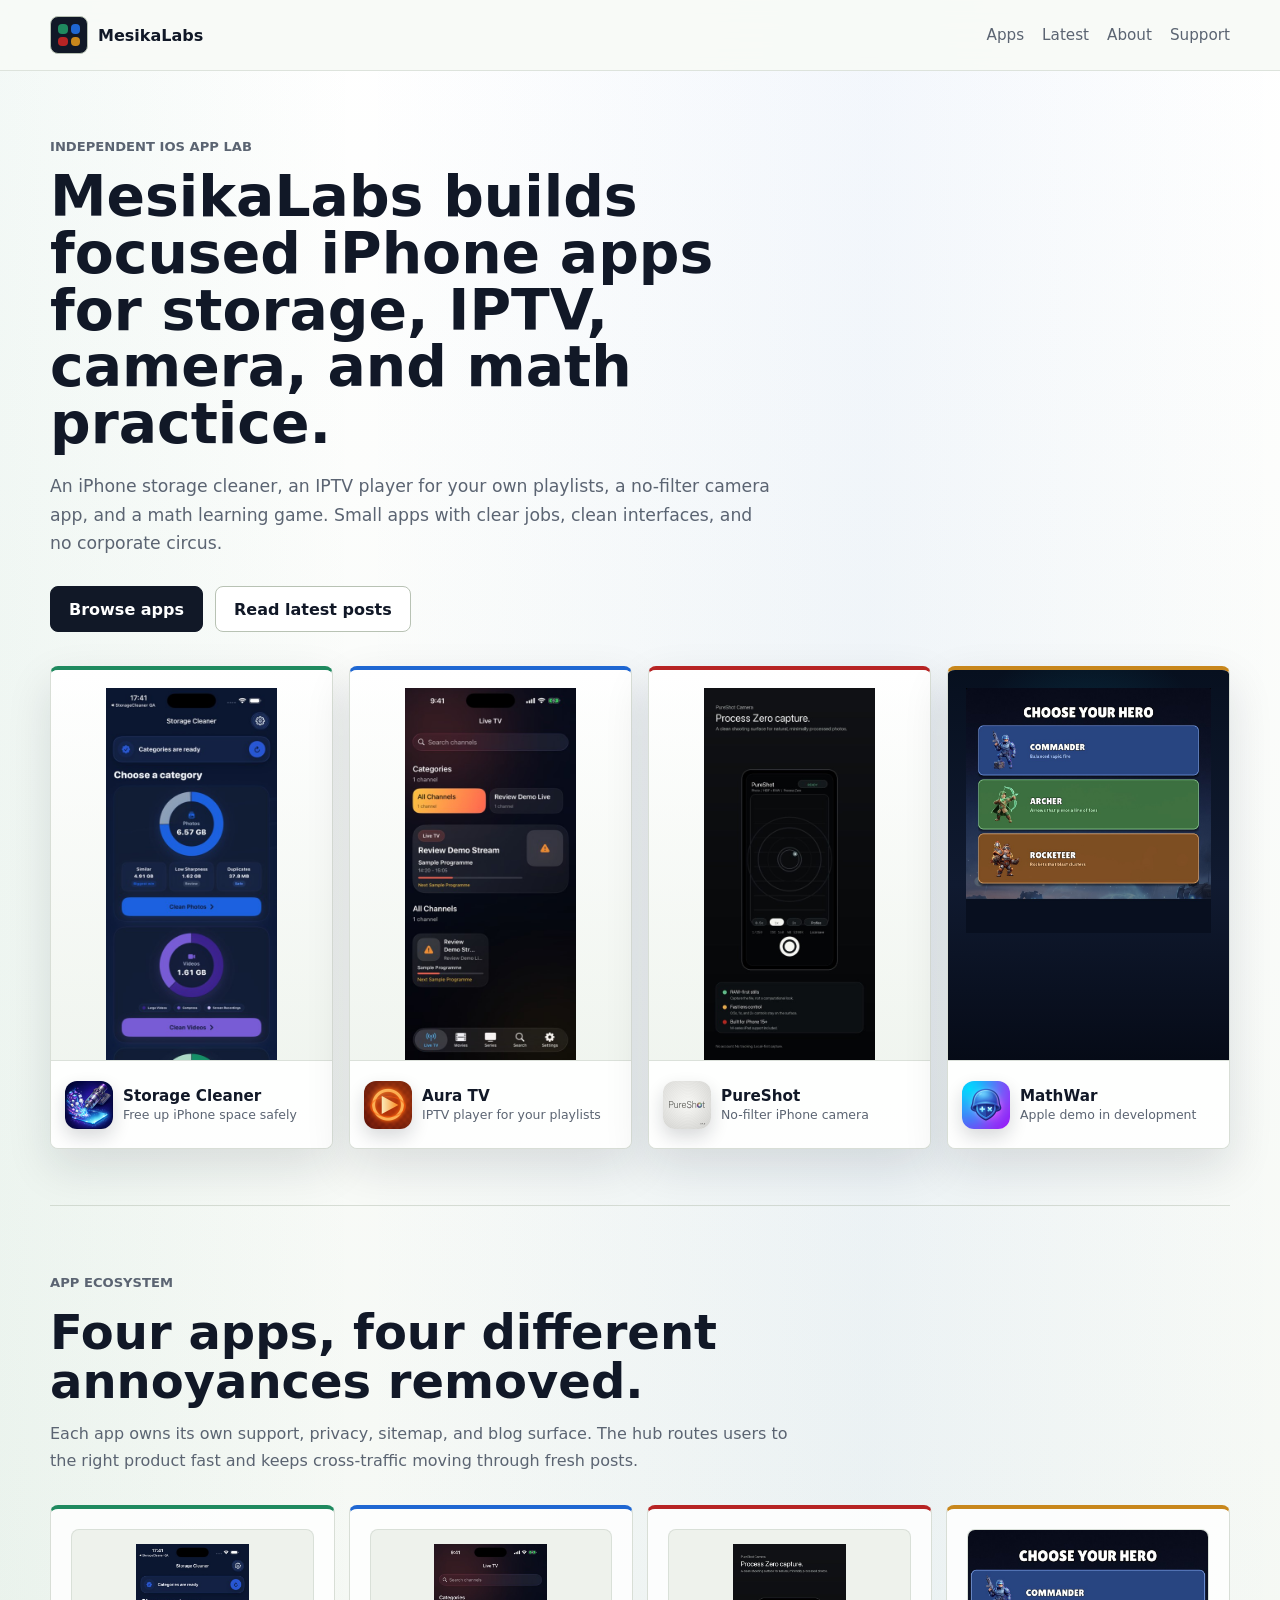
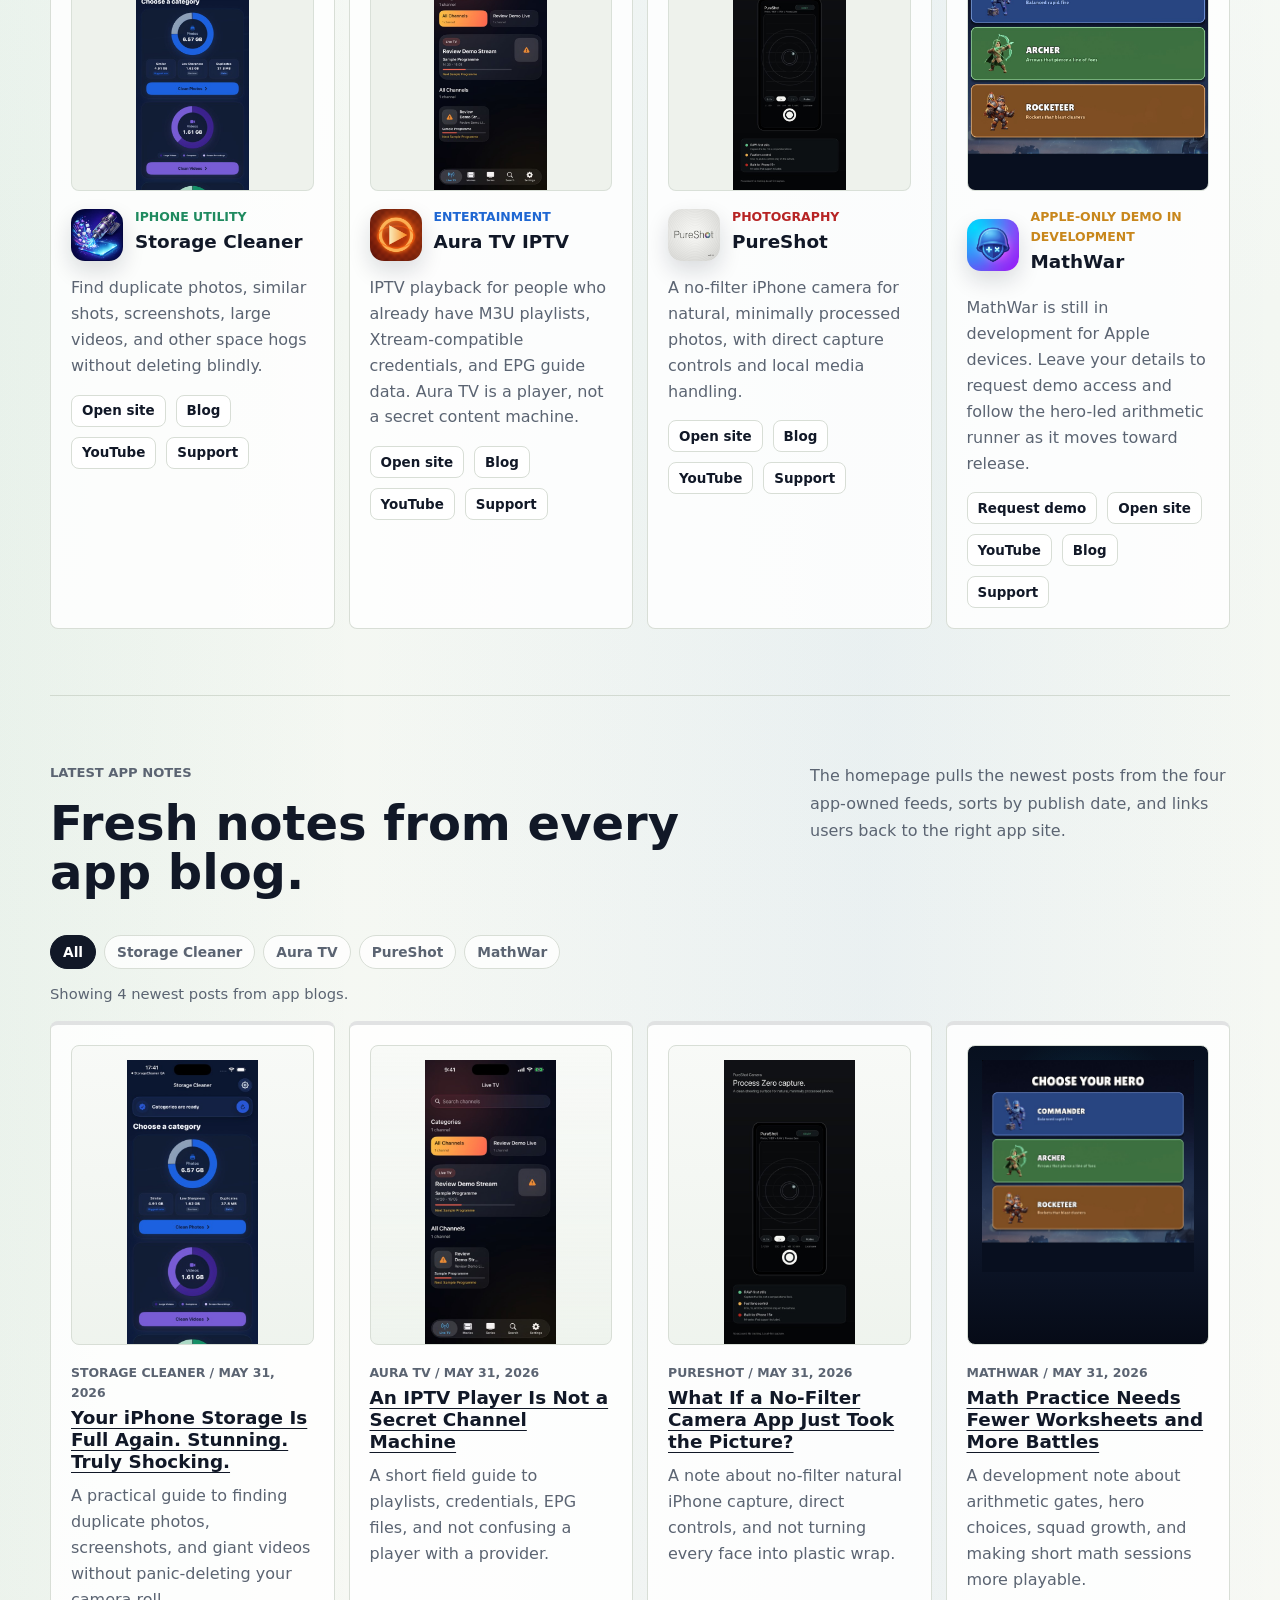
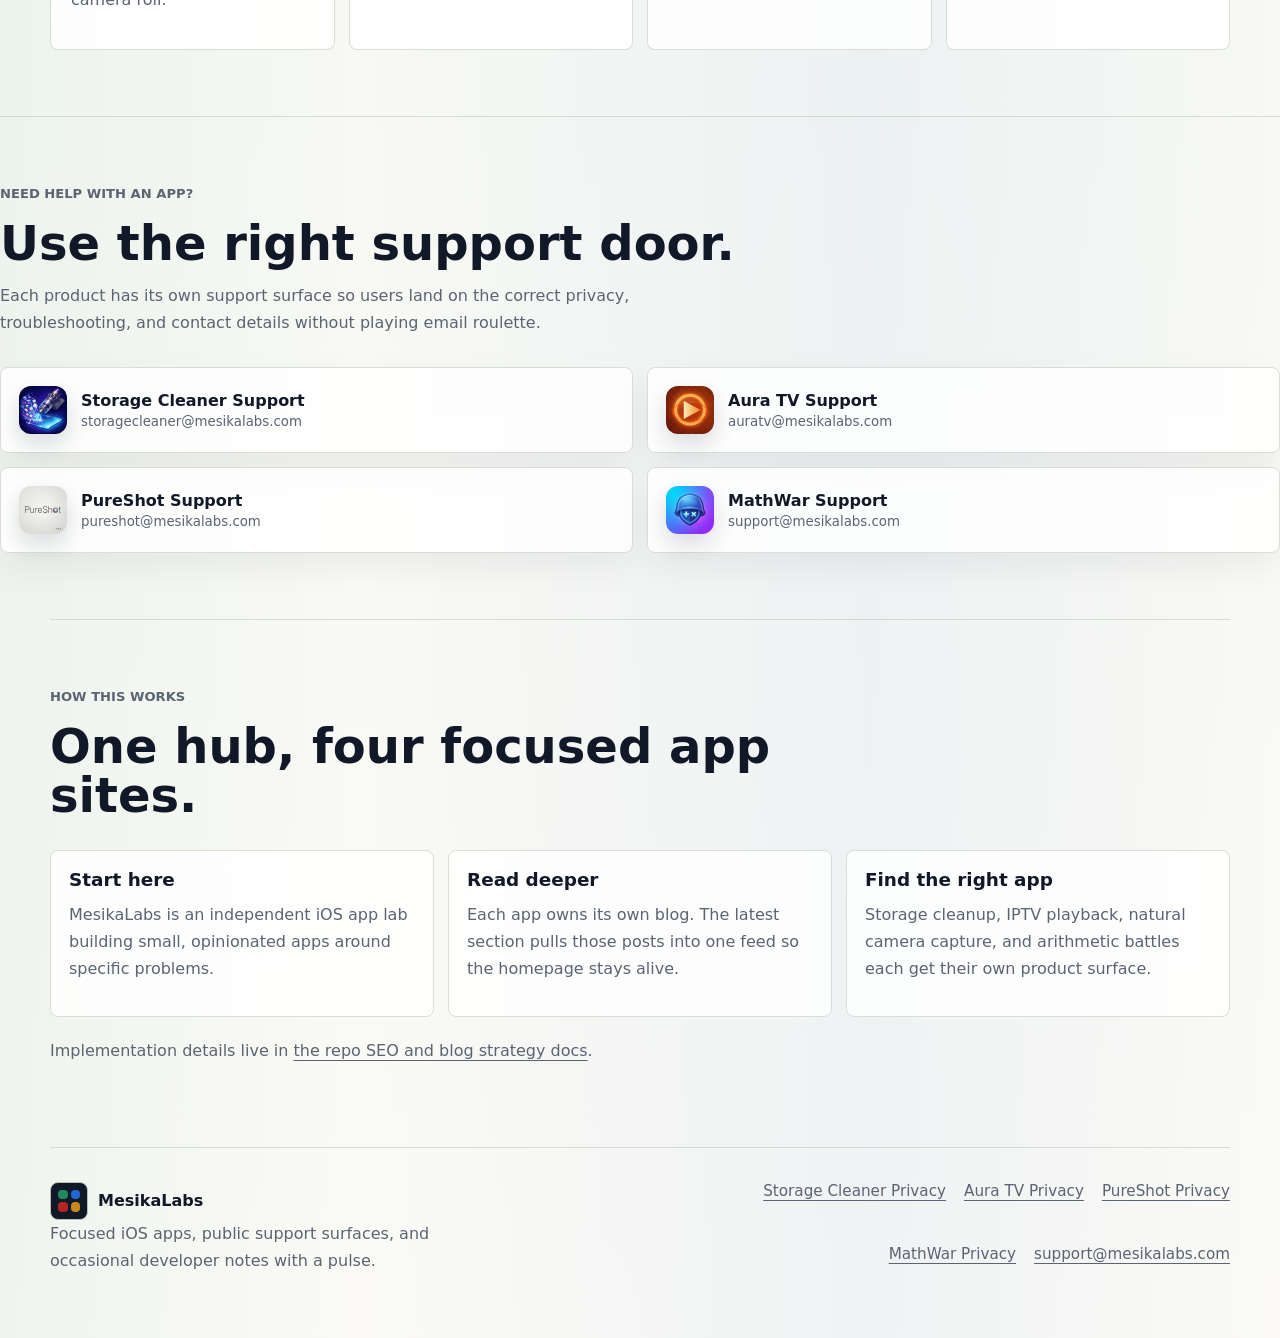
==== index.html @ 52f0ea68 "Use HTTPS for MathWar site links" ====
<!doctype html>
<html lang="en">
<head>
  <meta charset="utf-8">
  <meta name="viewport" content="width=device-width, initial-scale=1">
  <title>MesikaLabs | iPhone Apps for Storage, IPTV, Camera &amp; Math Games</title>
  <meta name="description" content="MesikaLabs builds focused iPhone apps: Storage Cleaner for cleanup, Aura TV IPTV player, PureShot no-filter camera, and MathWar, an Apple-only arithmetic game in development.">
  <meta name="theme-color" content="#f8faf7">
  <meta property="og:title" content="MesikaLabs | iPhone Apps for Storage, IPTV, Camera &amp; Math Games">
  <meta property="og:description" content="The central hub for Storage Cleaner, Aura TV, PureShot, MathWar, support links, and the newest app blog posts.">
  <meta property="og:type" content="website">
  <meta property="og:url" content="https://mesikalabs.com/">
  <meta property="og:image" content="https://mesikalabs.com/assets/apps/storage-cleaner-icon-192.png">
  <meta property="og:image:alt" content="Storage Cleaner app icon from MesikaLabs">
  <meta name="twitter:card" content="summary">
  <link rel="canonical" href="https://mesikalabs.com/">
  <link rel="icon" href="/assets/apps/storage-cleaner-icon-192.png?v=20260531perf" type="image/png">
  <link rel="apple-touch-icon" href="/assets/apps/storage-cleaner-icon-192.png?v=20260531perf">
  <link rel="stylesheet" href="/assets/site.css?v=20260628hubgrid2">
  <script type="application/ld+json">
  {
    "@context": "https://schema.org",
    "@type": "Organization",
    "name": "MesikaLabs",
    "url": "https://mesikalabs.com/",
    "email": "support@mesikalabs.com",
    "sameAs": [
      "https://storagecleaner.mesikalabs.com/",
      "https://auratv.mesikalabs.com/",
      "https://pureshot.mesikalabs.com/",
      "https://mathwar.mesikalabs.com/"
    ],
    "makesOffer": [
      {
        "@type": "Offer",
        "itemOffered": {
          "@type": "SoftwareApplication",
          "name": "Storage Cleaner",
          "operatingSystem": "iOS",
          "applicationCategory": "UtilitiesApplication"
        }
      },
      {
        "@type": "Offer",
        "itemOffered": {
          "@type": "SoftwareApplication",
          "name": "Aura TV",
          "operatingSystem": "iOS",
          "applicationCategory": "EntertainmentApplication"
        }
      },
      {
        "@type": "Offer",
        "itemOffered": {
          "@type": "SoftwareApplication",
          "name": "PureShot",
          "operatingSystem": "iOS",
          "applicationCategory": "PhotographyApplication"
        }
      },
      {
        "@type": "Offer",
        "itemOffered": {
          "@type": "SoftwareApplication",
          "name": "MathWar",
          "operatingSystem": "iOS",
          "applicationCategory": "EducationalApplication"
        }
      }
    ]
  }
  </script>
</head>
<body>
  <header class="site-header">
    <nav class="nav-shell" aria-label="Primary navigation">
      <a class="brand-link" href="/" aria-label="MesikaLabs home">
        <span class="brand-mark" aria-hidden="true"><i></i><i></i><i></i><i></i></span>
        <span>MesikaLabs</span>
      </a>
      <div class="nav-links">
        <a href="#apps">Apps</a>
        <a href="#latest">Latest</a>
        <a href="#strategy">About</a>
        <a href="#support">Support</a>
      </div>
    </nav>
  </header>

  <main>
    <section class="hero-section" aria-labelledby="hero-title">
      <div class="hero-inner">
        <div class="hero-copy">
          <p class="eyebrow">Independent iOS app lab</p>
          <h1 id="hero-title">MesikaLabs builds focused iPhone apps for storage, IPTV, camera, and math practice.</h1>
          <p class="hero-lede">An iPhone storage cleaner, an IPTV player for your own playlists, a no-filter camera app, and a math learning game. Small apps with clear jobs, clean interfaces, and no corporate circus.</p>
          <div class="hero-actions" aria-label="Primary app links">
            <a class="button button-primary" href="#apps">Browse apps</a>
            <a class="button button-secondary" href="#latest">Read latest posts</a>
          </div>
        </div>

        <div class="hero-showcase" aria-label="MesikaLabs app screenshots">
          <a class="showcase-card storage" href="https://storagecleaner.mesikalabs.com/">
            <img class="showcase-screen" src="/assets/apps/storage-cleaner-preview.jpg?v=20260531perf" width="414" height="900" decoding="async" alt="Storage Cleaner iPhone dashboard with cleanup categories">
            <span class="showcase-label">
              <img src="/assets/apps/storage-cleaner-icon-192.png?v=20260531perf" width="48" height="48" decoding="async" alt="">
              <span>
                <strong>Storage Cleaner</strong>
                <small>Free up iPhone space safely</small>
              </span>
            </span>
          </a>
          <a class="showcase-card aura" href="https://auratv.mesikalabs.com/">
            <img class="showcase-screen" src="/assets/apps/aura-tv-preview.jpg?v=20260531perf" width="414" height="900" decoding="async" alt="Aura TV IPTV player live guide screen">
            <span class="showcase-label">
              <img src="/assets/apps/aura-tv-icon-192.png?v=20260531perf" width="48" height="48" decoding="async" alt="">
              <span>
                <strong>Aura TV</strong>
                <small>IPTV player for your playlists</small>
              </span>
            </span>
          </a>
          <a class="showcase-card pure" href="https://pureshot.mesikalabs.com/">
            <img class="showcase-screen" src="/assets/apps/pureshot-preview.jpg?v=20260531perf" width="414" height="900" decoding="async" alt="PureShot camera controls on iPhone">
            <span class="showcase-label">
              <img src="/assets/apps/pureshot-icon-192.png?v=20260531perf" width="48" height="48" decoding="async" alt="">
              <span>
                <strong>PureShot</strong>
                <small>No-filter iPhone camera</small>
              </span>
            </span>
          </a>
          <a class="showcase-card math" href="https://mathwar.mesikalabs.com/">
            <img class="showcase-screen" src="/assets/apps/mathwar-roster-preview.jpg?v=20260628current2" width="900" height="900" decoding="async" alt="MathWar current hero roster preview">
            <span class="showcase-label">
              <img src="/assets/apps/mathwar-icon-192.png?v=20260628" width="48" height="48" decoding="async" alt="">
              <span>
                <strong>MathWar</strong>
                <small>Apple demo in development</small>
              </span>
            </span>
          </a>
        </div>
      </div>
    </section>

    <section class="apps-section" id="apps" aria-labelledby="apps-title">
      <div class="section-heading">
        <p class="eyebrow">App ecosystem</p>
        <h2 id="apps-title">Four apps, four different annoyances removed.</h2>
        <p>Each app owns its own support, privacy, sitemap, and blog surface. The hub routes users to the right product fast and keeps cross-traffic moving through fresh posts.</p>
      </div>

      <div class="app-grid">
        <article class="app-card app-storage">
          <div class="app-card-top">
            <img class="app-preview" src="/assets/apps/storage-cleaner-preview.jpg?v=20260531perf" width="414" height="900" alt="Storage Cleaner iPhone dashboard showing storage cleanup categories" loading="lazy" decoding="async">
          </div>
          <div>
            <div class="app-heading">
              <img class="app-card-icon" src="/assets/apps/storage-cleaner-icon-192.png?v=20260531perf" width="72" height="72" alt="" loading="lazy" decoding="async">
              <div>
                <p class="app-kicker">iPhone utility</p>
                <h3>Storage Cleaner</h3>
              </div>
            </div>
            <p>Find duplicate photos, similar shots, screenshots, large videos, and other space hogs without deleting blindly.</p>
            <div class="app-links">
              <a href="https://storagecleaner.mesikalabs.com/">Open site</a>
              <a href="https://storagecleaner.mesikalabs.com/blog/">Blog</a>
              <a href="https://www.youtube.com/@StorageCleanerApp">YouTube</a>
              <a href="https://storagecleaner.mesikalabs.com/support/">Support</a>
            </div>
          </div>
        </article>

        <article class="app-card app-aura">
          <div class="app-card-top">
            <img class="app-preview" src="/assets/apps/aura-tv-preview.jpg?v=20260531perf" width="414" height="900" alt="Aura TV IPTV player live channel guide screen" loading="lazy" decoding="async">
          </div>
          <div>
            <div class="app-heading">
              <img class="app-card-icon" src="/assets/apps/aura-tv-icon-192.png?v=20260531perf" width="72" height="72" alt="" loading="lazy" decoding="async">
              <div>
                <p class="app-kicker">Entertainment</p>
                <h3>Aura TV IPTV</h3>
              </div>
            </div>
            <p>IPTV playback for people who already have M3U playlists, Xtream-compatible credentials, and EPG guide data. Aura TV is a player, not a secret content machine.</p>
            <div class="app-links">
              <a href="https://auratv.mesikalabs.com/">Open site</a>
              <a href="https://auratv.mesikalabs.com/blog/">Blog</a>
              <a href="https://www.youtube.com/@AuraTVApp">YouTube</a>
              <a href="https://auratv.mesikalabs.com/support/">Support</a>
            </div>
          </div>
        </article>

        <article class="app-card app-pure">
          <div class="app-card-top">
            <img class="app-preview" src="/assets/apps/pureshot-preview.jpg?v=20260531perf" width="414" height="900" alt="PureShot iPhone camera controls for natural capture" loading="lazy" decoding="async">
          </div>
          <div>
            <div class="app-heading">
              <img class="app-card-icon" src="/assets/apps/pureshot-icon-192.png?v=20260531perf" width="72" height="72" alt="" loading="lazy" decoding="async">
              <div>
                <p class="app-kicker">Photography</p>
                <h3>PureShot</h3>
              </div>
            </div>
            <p>A no-filter iPhone camera for natural, minimally processed photos, with direct capture controls and local media handling.</p>
            <div class="app-links">
              <a href="https://pureshot.mesikalabs.com/">Open site</a>
              <a href="https://pureshot.mesikalabs.com/blog/">Blog</a>
              <a href="https://www.youtube.com/@PureShotCam">YouTube</a>
              <a href="https://pureshot.mesikalabs.com/support/">Support</a>
            </div>
          </div>
        </article>

        <article class="app-card app-math">
          <div class="app-card-top">
            <img class="app-preview" src="/assets/apps/mathwar-roster-preview.jpg?v=20260628current2" width="900" height="900" alt="MathWar current hero roster preview" loading="lazy" decoding="async">
          </div>
          <div>
            <div class="app-heading">
              <img class="app-card-icon" src="/assets/apps/mathwar-icon-192.png?v=20260628" width="72" height="72" alt="" loading="lazy" decoding="async">
              <div>
                <p class="app-kicker">Apple-only demo in development</p>
                <h3>MathWar</h3>
              </div>
            </div>
            <p>MathWar is still in development for Apple devices. Leave your details to request demo access and follow the hero-led arithmetic runner as it moves toward release.</p>
            <div class="app-links">
              <a href="mailto:support@mesikalabs.com?subject=MathWar%20Apple%20demo%20request">Request demo</a>
              <a href="https://mathwar.mesikalabs.com/">Open site</a>
              <a href="https://www.youtube.com/@Math-War">YouTube</a>
              <a href="https://mathwar.mesikalabs.com/blog/">Blog</a>
              <a href="https://mathwar.mesikalabs.com/support/">Support</a>
            </div>
          </div>
        </article>
      </div>
    </section>

    <section class="latest-section" id="latest" aria-labelledby="latest-title">
      <div class="section-heading latest-heading">
        <div>
          <p class="eyebrow">Latest app notes</p>
          <h2 id="latest-title">Fresh notes from every app blog.</h2>
        </div>
        <p>The homepage pulls the newest posts from the four app-owned feeds, sorts by publish date, and links users back to the right app site.</p>
      </div>

      <div class="feed-toolbar" aria-label="Filter latest posts">
        <button class="filter-chip is-active" type="button" data-feed-filter="all">All</button>
        <button class="filter-chip" type="button" data-feed-filter="Storage Cleaner">Storage Cleaner</button>
        <button class="filter-chip" type="button" data-feed-filter="Aura TV">Aura TV</button>
        <button class="filter-chip" type="button" data-feed-filter="PureShot">PureShot</button>
        <button class="filter-chip" type="button" data-feed-filter="MathWar">MathWar</button>
      </div>
      <div class="feed-status" id="feed-status" role="status" aria-live="polite">Loading newest app posts...</div>
      <div class="post-grid" id="latest-posts" data-feed-target>
        <article class="post-card" data-app="Storage Cleaner">
          <img class="post-thumb" src="/assets/apps/storage-cleaner-preview.jpg?v=20260531perf" width="414" height="900" alt="Storage Cleaner cleanup dashboard thumbnail" loading="lazy" decoding="async">
          <p class="post-meta">Storage Cleaner / May 31, 2026</p>
          <h3><a href="https://storagecleaner.mesikalabs.com/blog/iphone-storage-full-again/">Your iPhone Storage Is Full Again. Stunning. Truly Shocking.</a></h3>
          <p>The polite way to say it: your camera roll has become a landfill with thumbnails.</p>
        </article>
        <article class="post-card" data-app="Aura TV">
          <img class="post-thumb" src="/assets/apps/aura-tv-preview.jpg?v=20260531perf" width="414" height="900" alt="Aura TV live guide thumbnail" loading="lazy" decoding="async">
          <p class="post-meta">Aura TV / May 31, 2026</p>
          <h3><a href="https://auratv.mesikalabs.com/blog/iptv-player-without-channels/">An IPTV Player Is Not a Secret Channel Machine</a></h3>
          <p>A short field guide to playlists, credentials, EPG files, and not confusing a player with a provider.</p>
        </article>
        <article class="post-card" data-app="PureShot">
          <img class="post-thumb" src="/assets/apps/pureshot-preview.jpg?v=20260531perf" width="414" height="900" alt="PureShot camera controls thumbnail" loading="lazy" decoding="async">
          <p class="post-meta">PureShot / May 31, 2026</p>
          <h3><a href="https://pureshot.mesikalabs.com/blog/no-filter-camera/">What If a Camera App Just Took the Picture?</a></h3>
          <p>No sparkle cannon. No plastic skin. Just the scene, the sensor, and fewer excuses.</p>
        </article>
        <article class="post-card" data-app="MathWar">
          <img class="post-thumb" src="/assets/apps/mathwar-roster-preview.jpg?v=20260628current2" width="900" height="900" alt="MathWar current hero roster thumbnail" loading="lazy" decoding="async">
          <p class="post-meta">MathWar / May 31, 2026</p>
          <h3><a href="https://mathwar.mesikalabs.com/blog/math-practice-with-battles/">Math Practice Needs Fewer Worksheets and More Battles</a></h3>
          <p>A quick look at why MathWar turns arithmetic answers into movement, soldiers, and consequences.</p>
        </article>
      </div>
    </section>

    <section class="support-section" id="support" aria-labelledby="support-title">
      <div class="section-heading">
        <p class="eyebrow">Need help with an app?</p>
        <h2 id="support-title">Use the right support door.</h2>
        <p>Each product has its own support surface so users land on the correct privacy, troubleshooting, and contact details without playing email roulette.</p>
      </div>
      <div class="support-grid">
        <a class="support-card" href="https://storagecleaner.mesikalabs.com/support/">
          <img src="/assets/apps/storage-cleaner-icon-192.png?v=20260531perf" width="48" height="48" loading="lazy" decoding="async" alt="">
          <span>
            <strong>Storage Cleaner Support</strong>
            <small>storagecleaner@mesikalabs.com</small>
          </span>
        </a>
        <a class="support-card" href="https://auratv.mesikalabs.com/support/">
          <img src="/assets/apps/aura-tv-icon-192.png?v=20260531perf" width="48" height="48" loading="lazy" decoding="async" alt="">
          <span>
            <strong>Aura TV Support</strong>
            <small>auratv@mesikalabs.com</small>
          </span>
        </a>
        <a class="support-card" href="https://pureshot.mesikalabs.com/support/">
          <img src="/assets/apps/pureshot-icon-192.png?v=20260531perf" width="48" height="48" loading="lazy" decoding="async" alt="">
          <span>
            <strong>PureShot Support</strong>
            <small>pureshot@mesikalabs.com</small>
          </span>
        </a>
        <a class="support-card" href="https://mathwar.mesikalabs.com/support/">
          <img src="/assets/apps/mathwar-icon-192.png?v=20260628" width="48" height="48" loading="lazy" decoding="async" alt="">
          <span>
            <strong>MathWar Support</strong>
            <small>support@mesikalabs.com</small>
          </span>
        </a>
      </div>
    </section>

    <section class="strategy-section" id="strategy" aria-labelledby="strategy-title">
      <div class="section-heading">
        <p class="eyebrow">How this works</p>
        <h2 id="strategy-title">One hub, four focused app sites.</h2>
      </div>
      <div class="strategy-grid">
        <article>
          <h3>Start here</h3>
          <p>MesikaLabs is an independent iOS app lab building small, opinionated apps around specific problems.</p>
        </article>
        <article>
          <h3>Read deeper</h3>
          <p>Each app owns its own blog. The latest section pulls those posts into one feed so the homepage stays alive.</p>
        </article>
        <article>
          <h3>Find the right app</h3>
          <p>Storage cleanup, IPTV playback, natural camera capture, and arithmetic battles each get their own product surface.</p>
        </article>
      </div>
      <p class="doc-link">Implementation details live in <a href="https://github.com/eliran-mesika/mesikalabs-site/tree/main/docs">the repo SEO and blog strategy docs</a>.</p>
    </section>
  </main>

  <footer class="site-footer">
    <div>
      <a class="brand-link" href="/" aria-label="MesikaLabs home">
        <span class="brand-mark" aria-hidden="true"><i></i><i></i><i></i><i></i></span>
        <span>MesikaLabs</span>
      </a>
      <p>Focused iOS apps, public support surfaces, and occasional developer notes with a pulse.</p>
    </div>
    <div class="footer-links">
      <a href="https://storagecleaner.mesikalabs.com/privacy/">Storage Cleaner Privacy</a>
      <a href="https://auratv.mesikalabs.com/privacy/">Aura TV Privacy</a>
      <a href="https://pureshot.mesikalabs.com/privacy/">PureShot Privacy</a>
      <a href="https://mathwar.mesikalabs.com/privacy/">MathWar Privacy</a>
      <a href="mailto:support@mesikalabs.com">support@mesikalabs.com</a>
    </div>
  </footer>

  <script src="/assets/site.js?v=20260628hubgrid2" defer></script>
</body>
</html>
---- assets/site.css ----
:root {
  color-scheme: light;
  --bg: #f8faf7;
  --paper: #ffffff;
  --ink: #111827;
  --muted: #5b6472;
  --line: #d8ded6;
  --line-strong: #b8c2b4;
  --green: #1f8a5f;
  --blue: #1f67d2;
  --red: #b72424;
  --amber: #c8871c;
  --shadow: 0 16px 36px rgba(17, 24, 39, 0.08);
  --content: 1180px;
}

* {
  box-sizing: border-box;
}

html {
  scroll-behavior: smooth;
  overflow-x: hidden;
}

body {
  margin: 0;
  background:
    linear-gradient(90deg, rgba(31, 138, 95, 0.05), transparent 28%, rgba(31, 103, 210, 0.05) 68%, transparent),
    linear-gradient(180deg, #ffffff 0%, #f3f7f2 42%, #fbfaf6 100%),
    var(--bg);
  color: var(--ink);
  font-family: Inter, ui-sans-serif, system-ui, -apple-system, BlinkMacSystemFont, "Segoe UI", sans-serif;
  text-rendering: optimizeLegibility;
  -webkit-font-smoothing: antialiased;
  overflow-x: clip;
}

img {
  display: block;
  max-width: 100%;
  height: auto;
}

a {
  color: inherit;
}

.site-header {
  position: sticky;
  top: 0;
  z-index: 20;
  border-bottom: 1px solid rgba(216, 222, 214, 0.8);
  background: rgba(248, 250, 247, 0.9);
  backdrop-filter: blur(18px);
}

.nav-shell,
.hero-inner,
.apps-section,
.latest-section,
.strategy-section,
.site-footer {
  width: min(100% - 32px, var(--content));
  margin-inline: auto;
}

.nav-shell {
  min-height: 70px;
  display: flex;
  align-items: center;
  justify-content: space-between;
  gap: 24px;
}

.brand-link {
  display: inline-flex;
  align-items: center;
  gap: 10px;
  color: var(--ink);
  font-weight: 800;
  text-decoration: none;
}

.brand-mark {
  display: grid;
  grid-template-columns: repeat(2, 1fr);
  gap: 3px;
  width: 38px;
  height: 38px;
  padding: 7px;
  border: 1px solid var(--line-strong);
  border-radius: 8px;
  background: #111827;
}

.brand-mark i {
  display: block;
  border-radius: 4px;
}

.brand-mark i:nth-child(1) {
  background: var(--green);
}

.brand-mark i:nth-child(2) {
  background: var(--blue);
}

.brand-mark i:nth-child(3) {
  background: var(--red);
}

.brand-mark i:nth-child(4) {
  background: var(--amber);
}

.nav-links,
.footer-links {
  display: flex;
  flex-wrap: wrap;
  gap: 18px;
  color: var(--muted);
  font-size: 0.95rem;
}

.nav-links a {
  padding: 8px 0;
  text-decoration: none;
}

.nav-links a:hover,
.footer-links a:hover,
.app-links a:hover {
  text-decoration: underline;
}

.nav-links a,
.footer-links a,
.app-card a,
.post-card a,
.doc-link a {
  text-decoration-thickness: 1px;
  text-underline-offset: 4px;
}

.hero-section {
  padding: 68px 0 56px;
}

.hero-inner {
  display: grid;
  gap: 34px;
  align-items: start;
}

.hero-inner > *,
.hero-copy {
  min-width: 0;
}

.hero-copy {
  max-width: 920px;
}

.eyebrow {
  margin: 0 0 14px;
  color: var(--muted);
  font-size: 0.82rem;
  font-weight: 800;
  letter-spacing: 0;
  text-transform: uppercase;
}

h1,
h2,
h3,
p {
  margin-top: 0;
}

h1 {
  max-width: 18ch;
  margin-bottom: 20px;
  font-size: 3.55rem;
  line-height: 1;
  letter-spacing: 0;
}

.hero-lede {
  max-width: 66ch;
  color: var(--muted);
  font-size: 1.08rem;
  line-height: 1.66;
}

.hero-actions {
  display: flex;
  flex-wrap: wrap;
  gap: 12px;
  margin-top: 28px;
}

.button {
  display: inline-flex;
  align-items: center;
  justify-content: center;
  min-height: 46px;
  padding: 0 18px;
  border: 1px solid var(--line-strong);
  border-radius: 8px;
  font-weight: 800;
  text-decoration: none;
}

.button-primary {
  border-color: #111827;
  background: #111827;
  color: #ffffff;
}

.button-secondary {
  background: #ffffff;
  color: var(--ink);
}

.hero-showcase {
  display: grid;
  grid-template-columns: repeat(4, minmax(0, 1fr));
  gap: 16px;
  align-items: stretch;
}

.showcase-card {
  position: relative;
  display: grid;
  grid-template-rows: minmax(0, 1fr) auto;
  min-height: 0;
  overflow: hidden;
  border: 1px solid var(--line);
  border-radius: 8px;
  background:
    linear-gradient(180deg, rgba(255, 255, 255, 0.88), rgba(241, 246, 240, 0.86)),
    #ffffff;
  box-shadow: 0 18px 46px rgba(17, 24, 39, 0.12);
  color: var(--ink);
  text-decoration: none;
}

.showcase-screen {
  width: 100%;
  height: 390px;
  object-fit: contain;
  object-position: top center;
  padding: 18px 48px 0;
  background:
    linear-gradient(180deg, rgba(255, 255, 255, 0.62), rgba(239, 244, 238, 0.82));
}

.showcase-card.math .showcase-screen {
  padding: 18px;
  object-fit: contain;
  object-position: top center;
  background:
    radial-gradient(circle at 50% 24%, rgba(8, 183, 217, 0.18), transparent 38%),
    linear-gradient(180deg, #07101f 0%, #101a30 55%, #060b17 100%);
}

.showcase-label {
  display: flex;
  align-items: center;
  gap: 10px;
  min-height: 88px;
  padding: 14px;
  border-top: 1px solid rgba(216, 222, 214, 0.9);
  background: rgba(255, 255, 255, 0.94);
  color: var(--ink);
}

.showcase-label img {
  width: 48px;
  height: 48px;
  border-radius: 12px;
  box-shadow: 0 8px 18px rgba(17, 24, 39, 0.16);
}

.showcase-label strong,
.showcase-label small {
  display: block;
}

.showcase-label strong {
  font-size: 0.95rem;
}

.showcase-label small {
  margin-top: 2px;
  color: var(--muted);
  font-size: 0.78rem;
  line-height: 1.25;
}

.showcase-card.storage {
  border-top: 4px solid var(--green);
}

.showcase-card.aura {
  border-top: 4px solid var(--blue);
}

.showcase-card.pure {
  border-top: 4px solid var(--red);
}

.showcase-card.math {
  border-top: 4px solid var(--amber);
}

.apps-section,
.latest-section,
.support-section,
.strategy-section {
  padding: 66px 0;
  border-top: 1px solid rgba(184, 194, 180, 0.5);
}

.section-heading {
  max-width: 760px;
  margin-bottom: 30px;
}

.section-heading h2 {
  margin-bottom: 14px;
  font-size: 3rem;
  line-height: 1.02;
  letter-spacing: 0;
}

.section-heading p,
.strategy-grid p,
.doc-link,
.site-footer p {
  color: var(--muted);
  line-height: 1.7;
}

.app-grid,
.post-grid,
.support-grid,
.strategy-grid {
  display: grid;
  grid-template-columns: repeat(4, minmax(0, 1fr));
  gap: 14px;
}

.app-card,
.post-card,
.strategy-grid article {
  min-width: 0;
  border: 1px solid var(--line);
  border-radius: 8px;
  background: rgba(255, 255, 255, 0.84);
}

.app-card {
  display: grid;
  gap: 16px;
  padding: 20px;
  align-content: start;
  border-top-width: 4px;
  border-top-style: solid;
}

.app-storage {
  border-top-color: var(--green);
}

.app-aura {
  border-top-color: var(--blue);
}

.app-pure {
  border-top-color: var(--red);
}

.app-math {
  border-top-color: var(--amber);
}

.app-card-top {
  position: relative;
  min-height: 260px;
  overflow: hidden;
  border: 1px solid rgba(216, 222, 214, 0.9);
  border-radius: 8px;
  background: #eef2ec;
}

.app-heading {
  display: flex;
  align-items: center;
  gap: 12px;
  margin-bottom: 12px;
}

.app-card-icon {
  width: 52px;
  height: 52px;
  flex: 0 0 auto;
  border-radius: 14px;
  box-shadow: 0 10px 22px rgba(17, 24, 39, 0.14);
}

.app-preview {
  width: 100%;
  height: 260px;
  object-fit: contain;
  object-position: top center;
  padding: 14px 36px 0;
}

.app-aura .app-preview,
.app-pure .app-preview,
.app-math .app-preview {
  padding-inline: 42px;
}

.app-math .app-preview {
  object-fit: cover;
  object-position: top center;
  padding: 0;
}

.app-card h3,
.post-card h3,
.strategy-grid h3 {
  margin-bottom: 10px;
  font-size: 1.15rem;
  line-height: 1.2;
}

.app-card p,
.post-card p {
  color: var(--muted);
  line-height: 1.62;
}

.app-links {
  display: flex;
  flex-wrap: wrap;
  gap: 10px;
  margin-top: 14px;
}

.app-links a {
  display: inline-flex;
  min-height: 32px;
  align-items: center;
  padding: 0 10px;
  border: 1px solid var(--line);
  border-radius: 8px;
  background: #ffffff;
  font-size: 0.84rem;
  font-weight: 800;
  text-decoration: none;
}

.app-kicker,
.post-meta {
  margin-bottom: 4px;
  font-size: 0.78rem;
  font-weight: 850;
  text-transform: uppercase;
}

.app-storage .app-kicker {
  color: var(--green);
}

.app-aura .app-kicker {
  color: var(--blue);
}

.app-pure .app-kicker {
  color: var(--red);
}

.app-math .app-kicker {
  color: var(--amber);
}

.latest-heading {
  display: flex;
  max-width: none;
  justify-content: space-between;
  gap: 30px;
}

.latest-heading > p {
  max-width: 420px;
}

.feed-toolbar {
  display: flex;
  flex-wrap: wrap;
  gap: 8px;
  margin: -6px 0 16px;
}

.filter-chip {
  min-height: 34px;
  padding: 0 12px;
  border: 1px solid var(--line);
  border-radius: 999px;
  background: rgba(255, 255, 255, 0.8);
  color: var(--muted);
  font: inherit;
  font-size: 0.86rem;
  font-weight: 800;
  cursor: pointer;
}

.filter-chip.is-active {
  border-color: #111827;
  background: #111827;
  color: #ffffff;
}

.feed-status {
  min-height: 24px;
  margin-bottom: 12px;
  color: var(--muted);
  font-size: 0.92rem;
}

.post-grid {
  grid-template-columns: repeat(4, minmax(0, 1fr));
}

.post-card {
  padding: 20px;
  display: grid;
  align-content: start;
  border-top: 4px solid rgba(17, 24, 39, 0.12);
}

.post-thumb {
  width: 100%;
  height: 300px;
  margin-bottom: 18px;
  border-radius: 8px;
  object-fit: contain;
  object-position: top center;
  padding: 14px 52px 0;
  border: 1px solid var(--line);
  background:
    linear-gradient(180deg, rgba(255, 255, 255, 0.58), rgba(239, 244, 238, 0.84)),
    #eef2ec;
}

.post-card[data-app="MathWar"] .post-thumb {
  padding: 14px;
  background:
    radial-gradient(circle at 50% 26%, rgba(8, 183, 217, 0.16), transparent 38%),
    linear-gradient(180deg, #07101f 0%, #101a30 55%, #060b17 100%);
}

.post-card h3 a {
  color: var(--ink);
}

.support-grid {
  grid-template-columns: repeat(2, minmax(0, 1fr));
}

.support-card {
  display: flex;
  align-items: center;
  gap: 14px;
  min-width: 0;
  padding: 18px;
  border: 1px solid var(--line);
  border-radius: 8px;
  background: rgba(255, 255, 255, 0.84);
  box-shadow: 0 14px 34px rgba(17, 24, 39, 0.06);
  text-decoration: none;
}

.support-card:hover {
  border-color: var(--line-strong);
}

.support-card img {
  width: 48px;
  height: 48px;
  flex: 0 0 auto;
  border-radius: 12px;
  box-shadow: 0 10px 22px rgba(17, 24, 39, 0.14);
}

.support-card strong,
.support-card small {
  display: block;
}

.support-card small {
  margin-top: 4px;
  color: var(--muted);
  overflow-wrap: anywhere;
}

.strategy-grid {
  grid-template-columns: repeat(3, minmax(0, 1fr));
}

.strategy-grid article {
  padding: 18px;
}

.doc-link {
  margin-top: 20px;
}

.site-footer {
  display: flex;
  justify-content: space-between;
  gap: 30px;
  padding: 34px 0 48px;
  border-top: 1px solid rgba(184, 194, 180, 0.5);
}

.site-footer > div:first-child {
  max-width: 460px;
}

.footer-links {
  justify-content: flex-end;
  max-width: 560px;
}

.not-found {
  min-height: 100vh;
  width: min(100% - 32px, 720px);
  margin-inline: auto;
  display: grid;
  align-content: center;
  gap: 16px;
}

.not-found h1 {
  max-width: none;
  margin: 20px 0 0;
}

.not-found p {
  color: var(--muted);
  font-size: 1.12rem;
}

a:focus-visible,
button:focus-visible {
  outline: 3px solid rgba(31, 103, 210, 0.42);
  outline-offset: 3px;
}

@media (max-width: 980px) {
  h1 {
    font-size: 3.75rem;
  }

  .section-heading h2 {
    font-size: 2.55rem;
  }

  .hero-inner,
  .latest-heading,
  .site-footer {
    grid-template-columns: 1fr;
    display: grid;
  }

  .hero-showcase {
    grid-template-columns: repeat(2, minmax(0, 1fr));
  }

  .hero-inner {
    gap: 22px;
  }

  .app-grid,
  .post-grid,
  .strategy-grid {
    grid-template-columns: repeat(2, minmax(0, 1fr));
  }

  .footer-links {
    justify-content: flex-start;
  }
}

@media (max-width: 640px) {
  .nav-shell,
  .hero-inner,
  .apps-section,
  .latest-section,
  .strategy-section,
  .site-footer {
    width: min(100% - 22px, var(--content));
  }

  .nav-shell {
    align-items: flex-start;
    flex-direction: column;
    gap: 10px;
    padding: 12px 0;
  }

  .nav-links {
    gap: 12px;
    font-size: 0.9rem;
  }

  .hero-section {
    min-height: auto;
    padding: 24px 0 28px;
  }

  .app-grid,
  .post-grid,
  .support-grid,
  .strategy-grid {
    grid-template-columns: 1fr;
  }

  h1 {
    max-width: 14ch;
    font-size: 2.5rem;
    line-height: 1.02;
  }

  .section-heading h2 {
    font-size: 2.1rem;
  }

  .hero-lede {
    max-width: 34ch;
    font-size: 1rem;
    line-height: 1.58;
  }

  .hero-actions {
    display: grid;
    grid-template-columns: 1fr;
  }

  .button {
    width: 100%;
  }

  .hero-showcase {
    grid-template-columns: 1fr;
  }

  .showcase-screen {
    height: 310px;
    padding: 16px 66px 0;
  }

  .showcase-card.math .showcase-screen {
    padding: 16px;
    object-fit: contain;
    object-position: top center;
  }

  .post-thumb {
    height: 280px;
    padding-inline: 58px;
  }

  .app-card-top,
  .app-preview {
    height: 240px;
    min-height: 240px;
  }

  .app-preview {
    padding-inline: 56px;
  }

  .app-math .app-preview {
    padding: 0;
  }

  .apps-section,
  .latest-section,
  .support-section,
  .strategy-section {
    padding: 46px 0;
  }
}

@media (prefers-reduced-motion: reduce) {
  html {
    scroll-behavior: auto;
  }
}
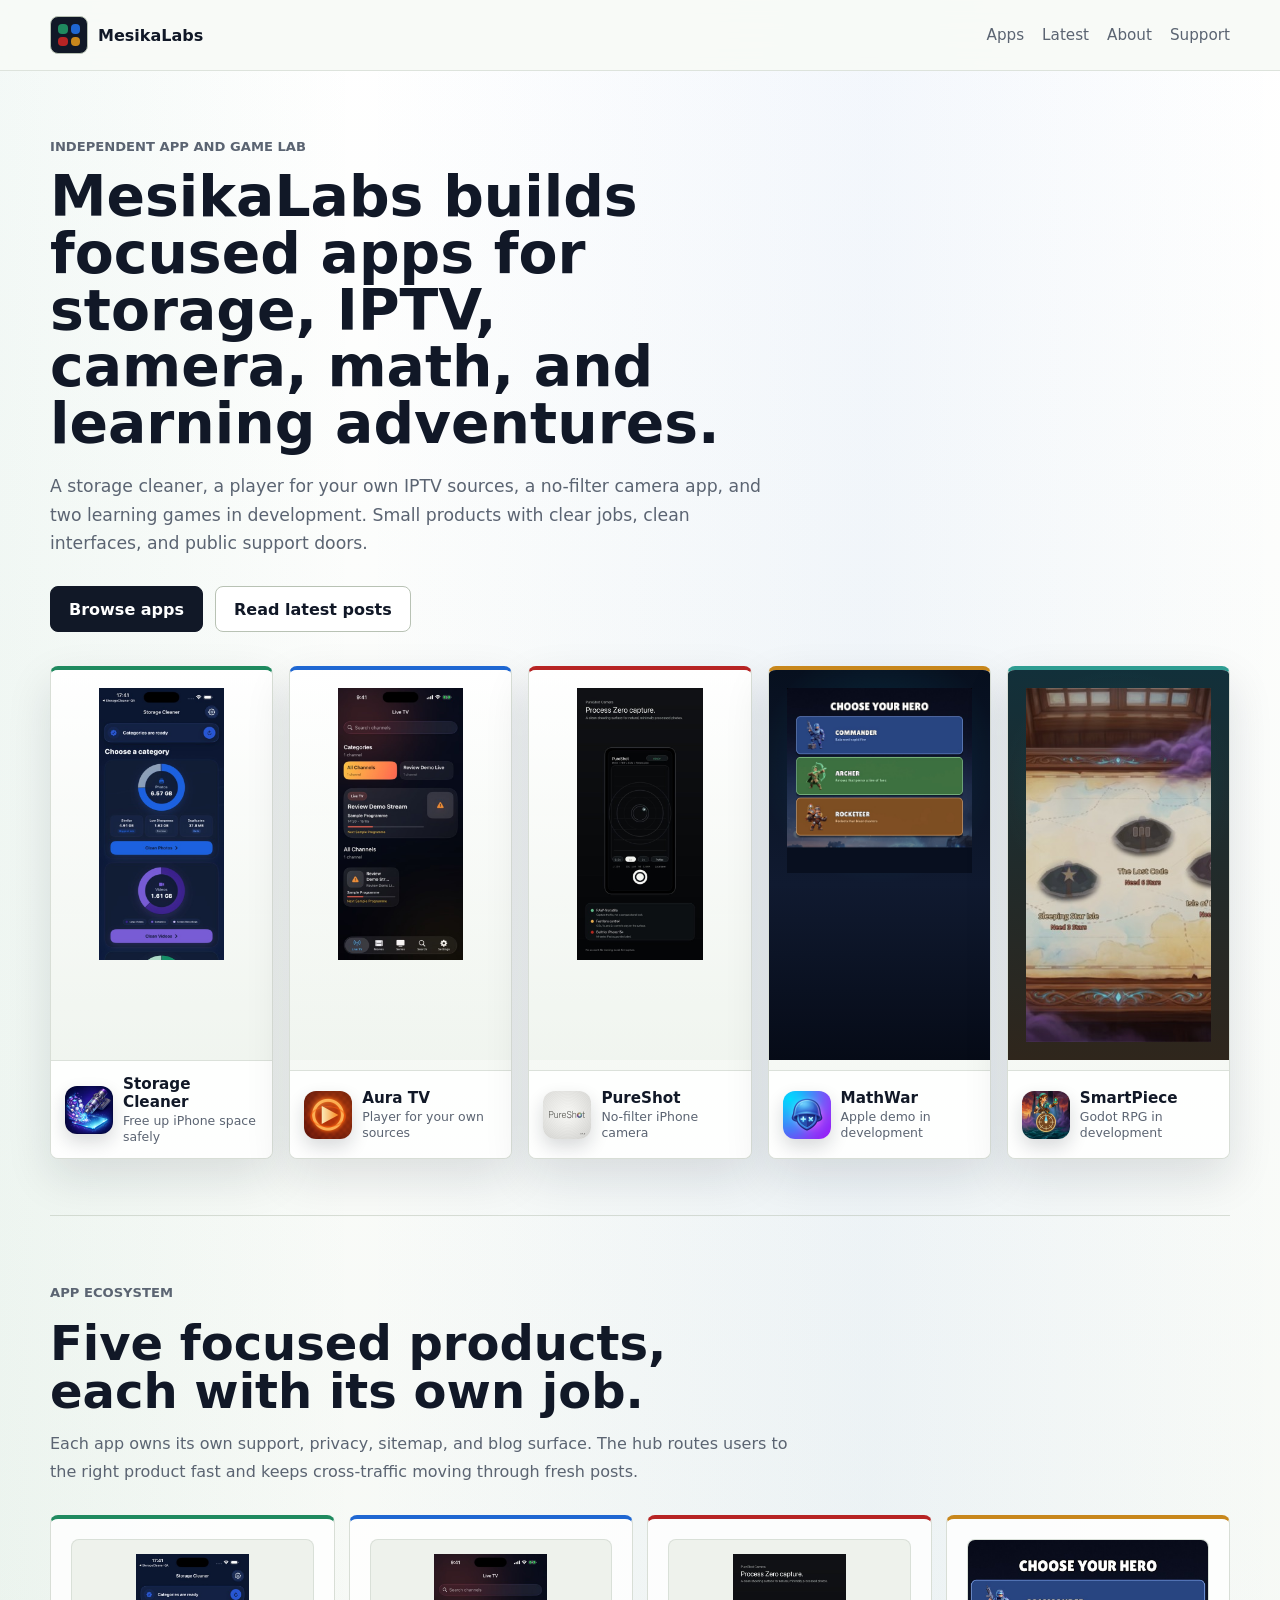
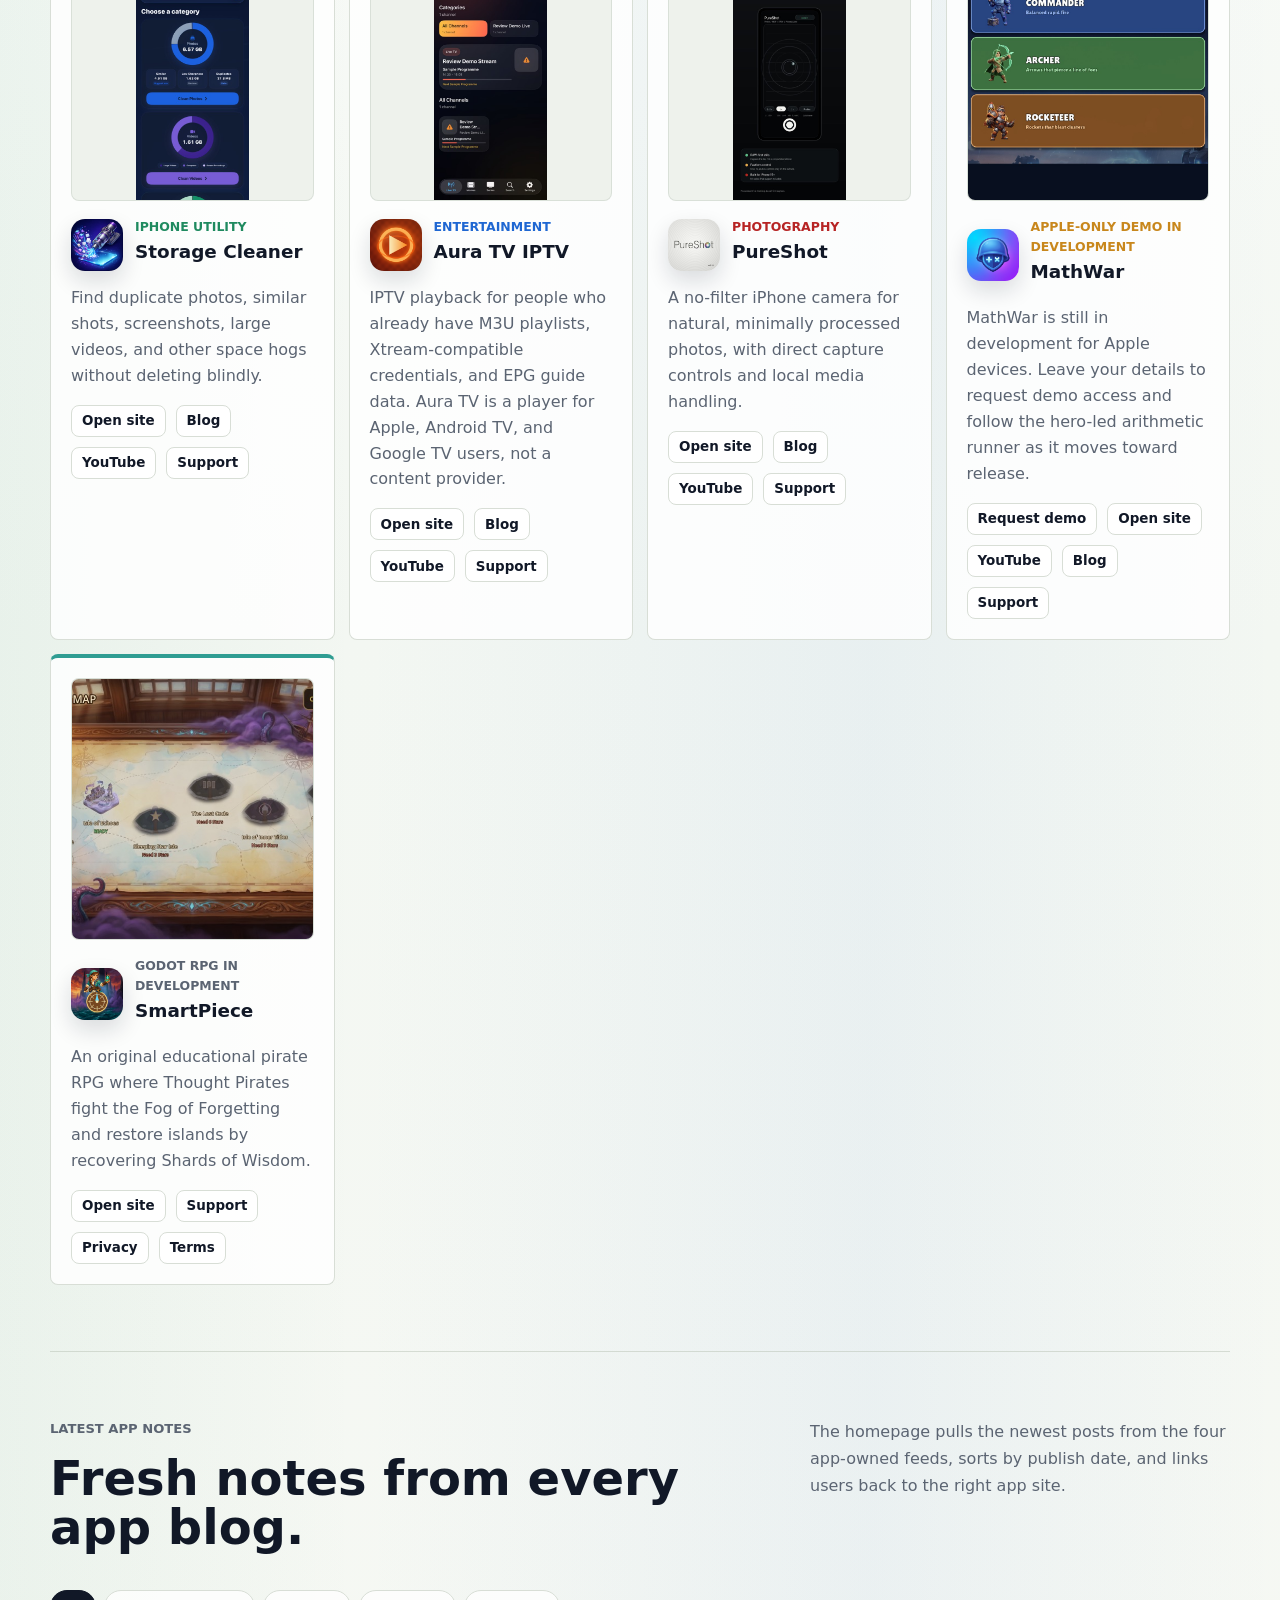
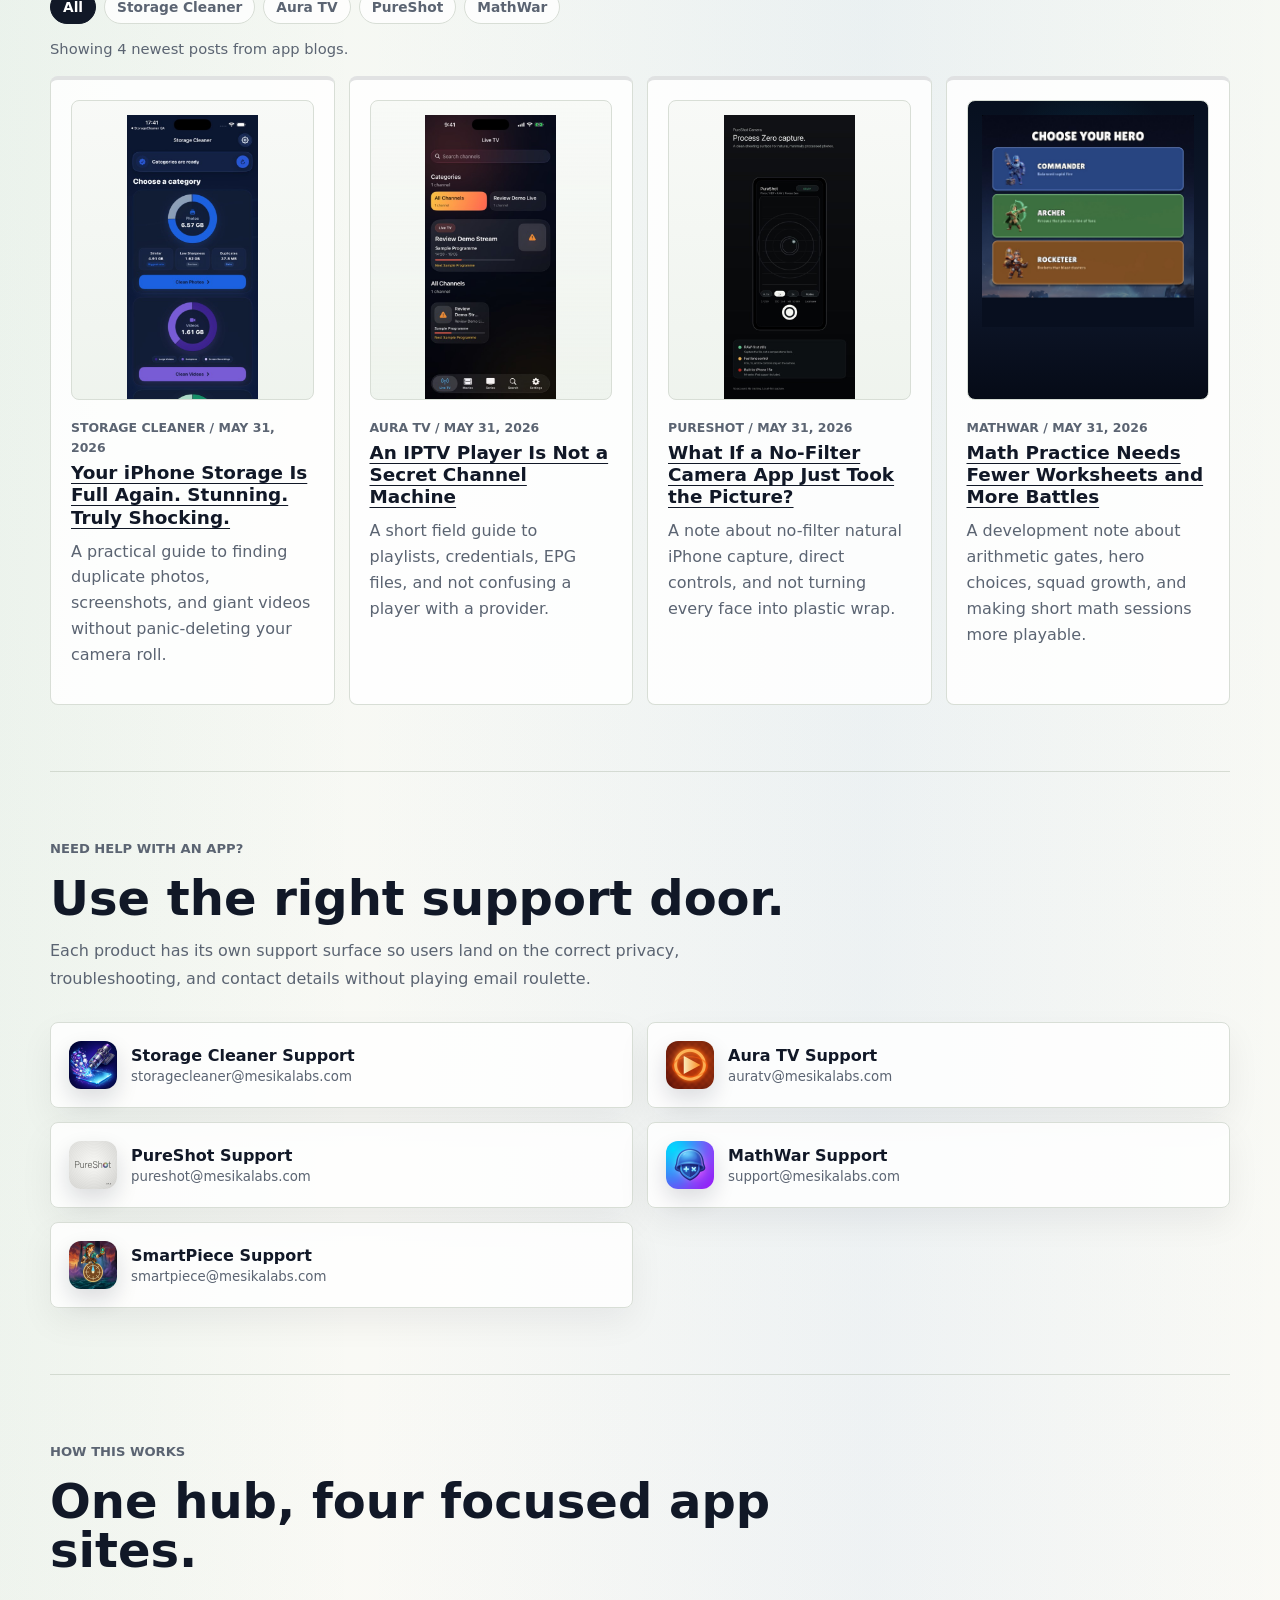
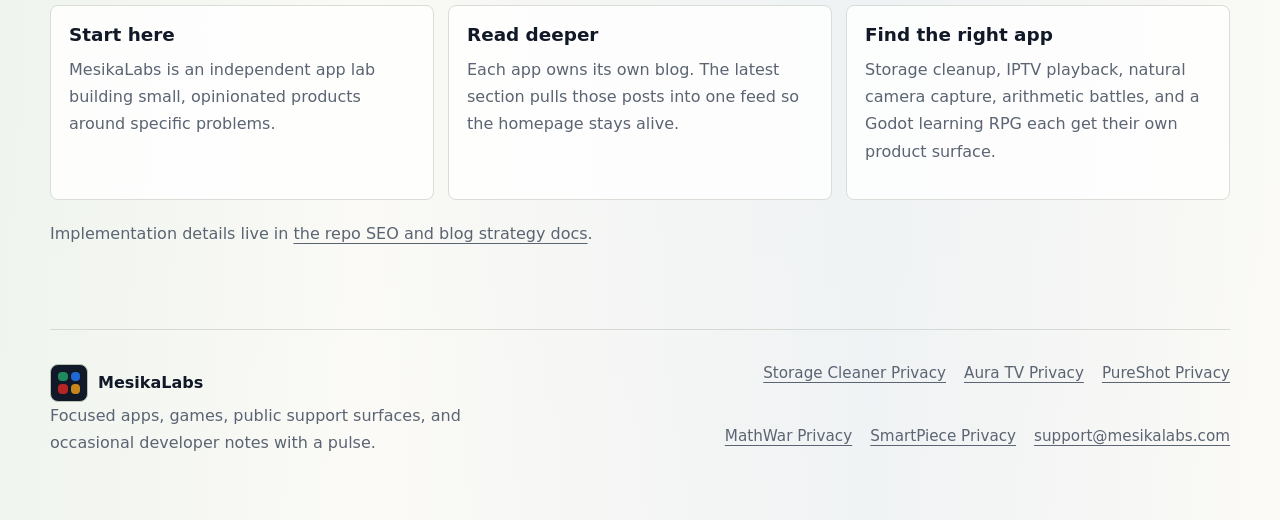
==== commit dc6af41e: "feat(ui): align MesikaLabs family hub" ====
--- a/index.html
+++ b/index.html
@@ -3,11 +3,11 @@
 <head>
   <meta charset="utf-8">
   <meta name="viewport" content="width=device-width, initial-scale=1">
-  <title>MesikaLabs | iPhone Apps for Storage, IPTV, Camera &amp; Math Games</title>
-  <meta name="description" content="MesikaLabs builds focused iPhone apps: Storage Cleaner for cleanup, Aura TV IPTV player, PureShot no-filter camera, and MathWar, an Apple-only arithmetic game in development.">
+  <title>MesikaLabs | Focused Apps and Games</title>
+  <meta name="description" content="MesikaLabs builds focused apps and games: Storage Cleaner, Aura TV, PureShot, MathWar, and SmartPiece.">
   <meta name="theme-color" content="#f8faf7">
-  <meta property="og:title" content="MesikaLabs | iPhone Apps for Storage, IPTV, Camera &amp; Math Games">
-  <meta property="og:description" content="The central hub for Storage Cleaner, Aura TV, PureShot, MathWar, support links, and the newest app blog posts.">
+  <meta property="og:title" content="MesikaLabs | Focused Apps and Games">
+  <meta property="og:description" content="The central hub for Storage Cleaner, Aura TV, PureShot, MathWar, SmartPiece, support links, and the newest app blog posts.">
   <meta property="og:type" content="website">
   <meta property="og:url" content="https://mesikalabs.com/">
   <meta property="og:image" content="https://mesikalabs.com/assets/apps/storage-cleaner-icon-192.png">
@@ -28,7 +28,8 @@
       "https://storagecleaner.mesikalabs.com/",
       "https://auratv.mesikalabs.com/",
       "https://pureshot.mesikalabs.com/",
-      "https://mathwar.mesikalabs.com/"
+      "https://mathwar.mesikalabs.com/",
+      "https://smartpiece.mesikalabs.com/"
     ],
     "makesOffer": [
       {
@@ -45,7 +46,7 @@
         "itemOffered": {
           "@type": "SoftwareApplication",
           "name": "Aura TV",
-          "operatingSystem": "iOS",
+          "operatingSystem": "iOS, iPadOS, tvOS, Android, Android TV, Google TV",
           "applicationCategory": "EntertainmentApplication"
         }
       },
@@ -66,6 +67,15 @@
           "operatingSystem": "iOS",
           "applicationCategory": "EducationalApplication"
         }
+      },
+      {
+        "@type": "Offer",
+        "itemOffered": {
+          "@type": "SoftwareApplication",
+          "name": "SmartPiece",
+          "operatingSystem": "Godot runtime in development",
+          "applicationCategory": "EducationalApplication"
+        }
       }
     ]
   }
@@ -91,9 +101,9 @@
     <section class="hero-section" aria-labelledby="hero-title">
       <div class="hero-inner">
         <div class="hero-copy">
-          <p class="eyebrow">Independent iOS app lab</p>
-          <h1 id="hero-title">MesikaLabs builds focused iPhone apps for storage, IPTV, camera, and math practice.</h1>
-          <p class="hero-lede">An iPhone storage cleaner, an IPTV player for your own playlists, a no-filter camera app, and a math learning game. Small apps with clear jobs, clean interfaces, and no corporate circus.</p>
+          <p class="eyebrow">Independent app and game lab</p>
+          <h1 id="hero-title">MesikaLabs builds focused apps for storage, IPTV, camera, math, and learning adventures.</h1>
+          <p class="hero-lede">A storage cleaner, a player for your own IPTV sources, a no-filter camera app, and two learning games in development. Small products with clear jobs, clean interfaces, and public support doors.</p>
           <div class="hero-actions" aria-label="Primary app links">
             <a class="button button-primary" href="#apps">Browse apps</a>
             <a class="button button-secondary" href="#latest">Read latest posts</a>
@@ -117,7 +127,7 @@
               <img src="/assets/apps/aura-tv-icon-192.png?v=20260531perf" width="48" height="48" decoding="async" alt="">
               <span>
                 <strong>Aura TV</strong>
-                <small>IPTV player for your playlists</small>
+                <small>Player for your own sources</small>
               </span>
             </span>
           </a>
@@ -141,6 +151,16 @@
               </span>
             </span>
           </a>
+          <a class="showcase-card smartpiece" href="https://smartpiece.mesikalabs.com/">
+            <img class="showcase-screen" src="/assets/apps/smartpiece-preview.jpg" width="900" height="506" decoding="async" alt="SmartPiece Godot world map screenshot">
+            <span class="showcase-label">
+              <img src="/assets/apps/smartpiece-icon-192.png" width="48" height="48" decoding="async" alt="">
+              <span>
+                <strong>SmartPiece</strong>
+                <small>Godot RPG in development</small>
+              </span>
+            </span>
+          </a>
         </div>
       </div>
     </section>
@@ -148,7 +168,7 @@
     <section class="apps-section" id="apps" aria-labelledby="apps-title">
       <div class="section-heading">
         <p class="eyebrow">App ecosystem</p>
-        <h2 id="apps-title">Four apps, four different annoyances removed.</h2>
+        <h2 id="apps-title">Five focused products, each with its own job.</h2>
         <p>Each app owns its own support, privacy, sitemap, and blog surface. The hub routes users to the right product fast and keeps cross-traffic moving through fresh posts.</p>
       </div>
 
@@ -187,7 +207,7 @@
                 <h3>Aura TV IPTV</h3>
               </div>
             </div>
-            <p>IPTV playback for people who already have M3U playlists, Xtream-compatible credentials, and EPG guide data. Aura TV is a player, not a secret content machine.</p>
+            <p>IPTV playback for people who already have M3U playlists, Xtream-compatible credentials, and EPG guide data. Aura TV is a player for Apple, Android TV, and Google TV users, not a content provider.</p>
             <div class="app-links">
               <a href="https://auratv.mesikalabs.com/">Open site</a>
               <a href="https://auratv.mesikalabs.com/blog/">Blog</a>
@@ -238,6 +258,28 @@
               <a href="https://www.youtube.com/@Math-War">YouTube</a>
               <a href="https://mathwar.mesikalabs.com/blog/">Blog</a>
               <a href="https://mathwar.mesikalabs.com/support/">Support</a>
+            </div>
+          </div>
+        </article>
+
+        <article class="app-card app-smartpiece">
+          <div class="app-card-top">
+            <img class="app-preview" src="/assets/apps/smartpiece-preview.jpg" width="900" height="506" alt="SmartPiece Godot world map screenshot" loading="lazy" decoding="async">
+          </div>
+          <div>
+            <div class="app-heading">
+              <img class="app-card-icon" src="/assets/apps/smartpiece-icon-192.png" width="72" height="72" alt="" loading="lazy" decoding="async">
+              <div>
+                <p class="app-kicker">Godot RPG in development</p>
+                <h3>SmartPiece</h3>
+              </div>
+            </div>
+            <p>An original educational pirate RPG where Thought Pirates fight the Fog of Forgetting and restore islands by recovering Shards of Wisdom.</p>
+            <div class="app-links">
+              <a href="https://smartpiece.mesikalabs.com/">Open site</a>
+              <a href="https://smartpiece.mesikalabs.com/support/">Support</a>
+              <a href="https://smartpiece.mesikalabs.com/privacy/">Privacy</a>
+              <a href="https://smartpiece.mesikalabs.com/terms/">Terms</a>
             </div>
           </div>
         </article>
@@ -324,6 +366,13 @@
             <small>support@mesikalabs.com</small>
           </span>
         </a>
+        <a class="support-card" href="https://smartpiece.mesikalabs.com/support/">
+          <img src="/assets/apps/smartpiece-icon-192.png" width="48" height="48" loading="lazy" decoding="async" alt="">
+          <span>
+            <strong>SmartPiece Support</strong>
+            <small>smartpiece@mesikalabs.com</small>
+          </span>
+        </a>
       </div>
     </section>
 
@@ -335,7 +384,7 @@
       <div class="strategy-grid">
         <article>
           <h3>Start here</h3>
-          <p>MesikaLabs is an independent iOS app lab building small, opinionated apps around specific problems.</p>
+          <p>MesikaLabs is an independent app lab building small, opinionated products around specific problems.</p>
         </article>
         <article>
           <h3>Read deeper</h3>
@@ -343,7 +392,7 @@
         </article>
         <article>
           <h3>Find the right app</h3>
-          <p>Storage cleanup, IPTV playback, natural camera capture, and arithmetic battles each get their own product surface.</p>
+          <p>Storage cleanup, IPTV playback, natural camera capture, arithmetic battles, and a Godot learning RPG each get their own product surface.</p>
         </article>
       </div>
       <p class="doc-link">Implementation details live in <a href="https://github.com/eliran-mesika/mesikalabs-site/tree/main/docs">the repo SEO and blog strategy docs</a>.</p>
@@ -356,13 +405,14 @@
         <span class="brand-mark" aria-hidden="true"><i></i><i></i><i></i><i></i></span>
         <span>MesikaLabs</span>
       </a>
-      <p>Focused iOS apps, public support surfaces, and occasional developer notes with a pulse.</p>
+      <p>Focused apps, games, public support surfaces, and occasional developer notes with a pulse.</p>
     </div>
     <div class="footer-links">
       <a href="https://storagecleaner.mesikalabs.com/privacy/">Storage Cleaner Privacy</a>
       <a href="https://auratv.mesikalabs.com/privacy/">Aura TV Privacy</a>
       <a href="https://pureshot.mesikalabs.com/privacy/">PureShot Privacy</a>
       <a href="https://mathwar.mesikalabs.com/privacy/">MathWar Privacy</a>
+      <a href="https://smartpiece.mesikalabs.com/privacy/">SmartPiece Privacy</a>
       <a href="mailto:support@mesikalabs.com">support@mesikalabs.com</a>
     </div>
   </footer>
--- a/assets/site.css
+++ b/assets/site.css
@@ -10,6 +10,7 @@
   --blue: #1f67d2;
   --red: #b72424;
   --amber: #c8871c;
+  --teal: #2f9d92;
   --shadow: 0 16px 36px rgba(17, 24, 39, 0.08);
   --content: 1180px;
 }
@@ -59,6 +60,7 @@
 .hero-inner,
 .apps-section,
 .latest-section,
+.support-section,
 .strategy-section,
 .site-footer {
   width: min(100% - 32px, var(--content));
@@ -226,7 +228,7 @@
 
 .hero-showcase {
   display: grid;
-  grid-template-columns: repeat(4, minmax(0, 1fr));
+  grid-template-columns: repeat(5, minmax(0, 1fr));
   gap: 16px;
   align-items: stretch;
 }
@@ -266,6 +268,15 @@
     linear-gradient(180deg, #07101f 0%, #101a30 55%, #060b17 100%);
 }
 
+.showcase-card.smartpiece .showcase-screen {
+  padding: 18px;
+  object-fit: cover;
+  object-position: center;
+  background:
+    radial-gradient(circle at 50% 30%, rgba(47, 157, 146, 0.16), transparent 40%),
+    linear-gradient(180deg, #12303a 0%, #2f261c 100%);
+}
+
 .showcase-label {
   display: flex;
   align-items: center;
@@ -316,6 +327,10 @@
   border-top: 4px solid var(--amber);
 }
 
+.showcase-card.smartpiece {
+  border-top: 4px solid var(--teal);
+}
+
 .apps-section,
 .latest-section,
 .support-section,
@@ -387,6 +402,10 @@
   border-top-color: var(--amber);
 }
 
+.app-smartpiece {
+  border-top-color: var(--teal);
+}
+
 .app-card-top {
   position: relative;
   min-height: 260px;
@@ -425,9 +444,10 @@
   padding-inline: 42px;
 }
 
-.app-math .app-preview {
+.app-math .app-preview,
+.app-smartpiece .app-preview {
   object-fit: cover;
-  object-position: top center;
+  object-position: center;
   padding: 0;
 }
 
@@ -703,6 +723,7 @@
   .hero-inner,
   .apps-section,
   .latest-section,
+  .support-section,
   .strategy-section,
   .site-footer {
     width: min(100% - 22px, var(--content));
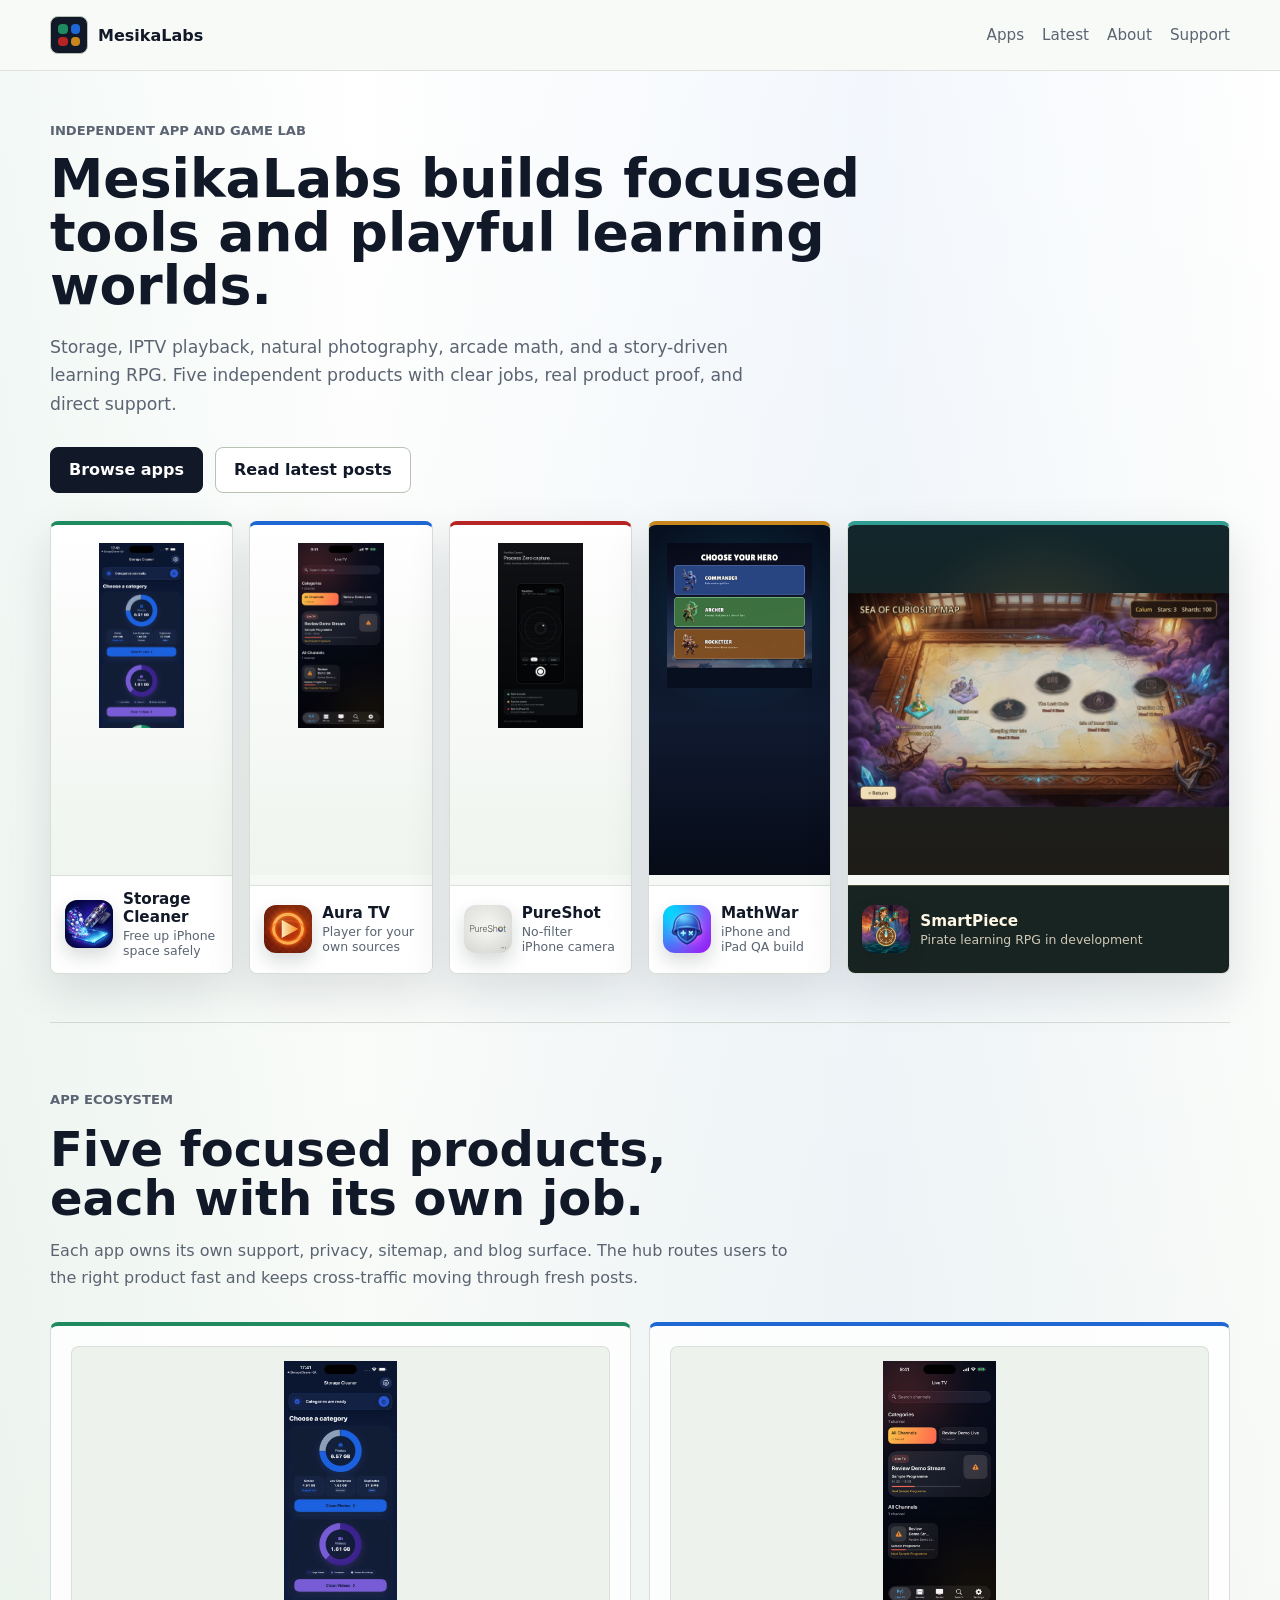
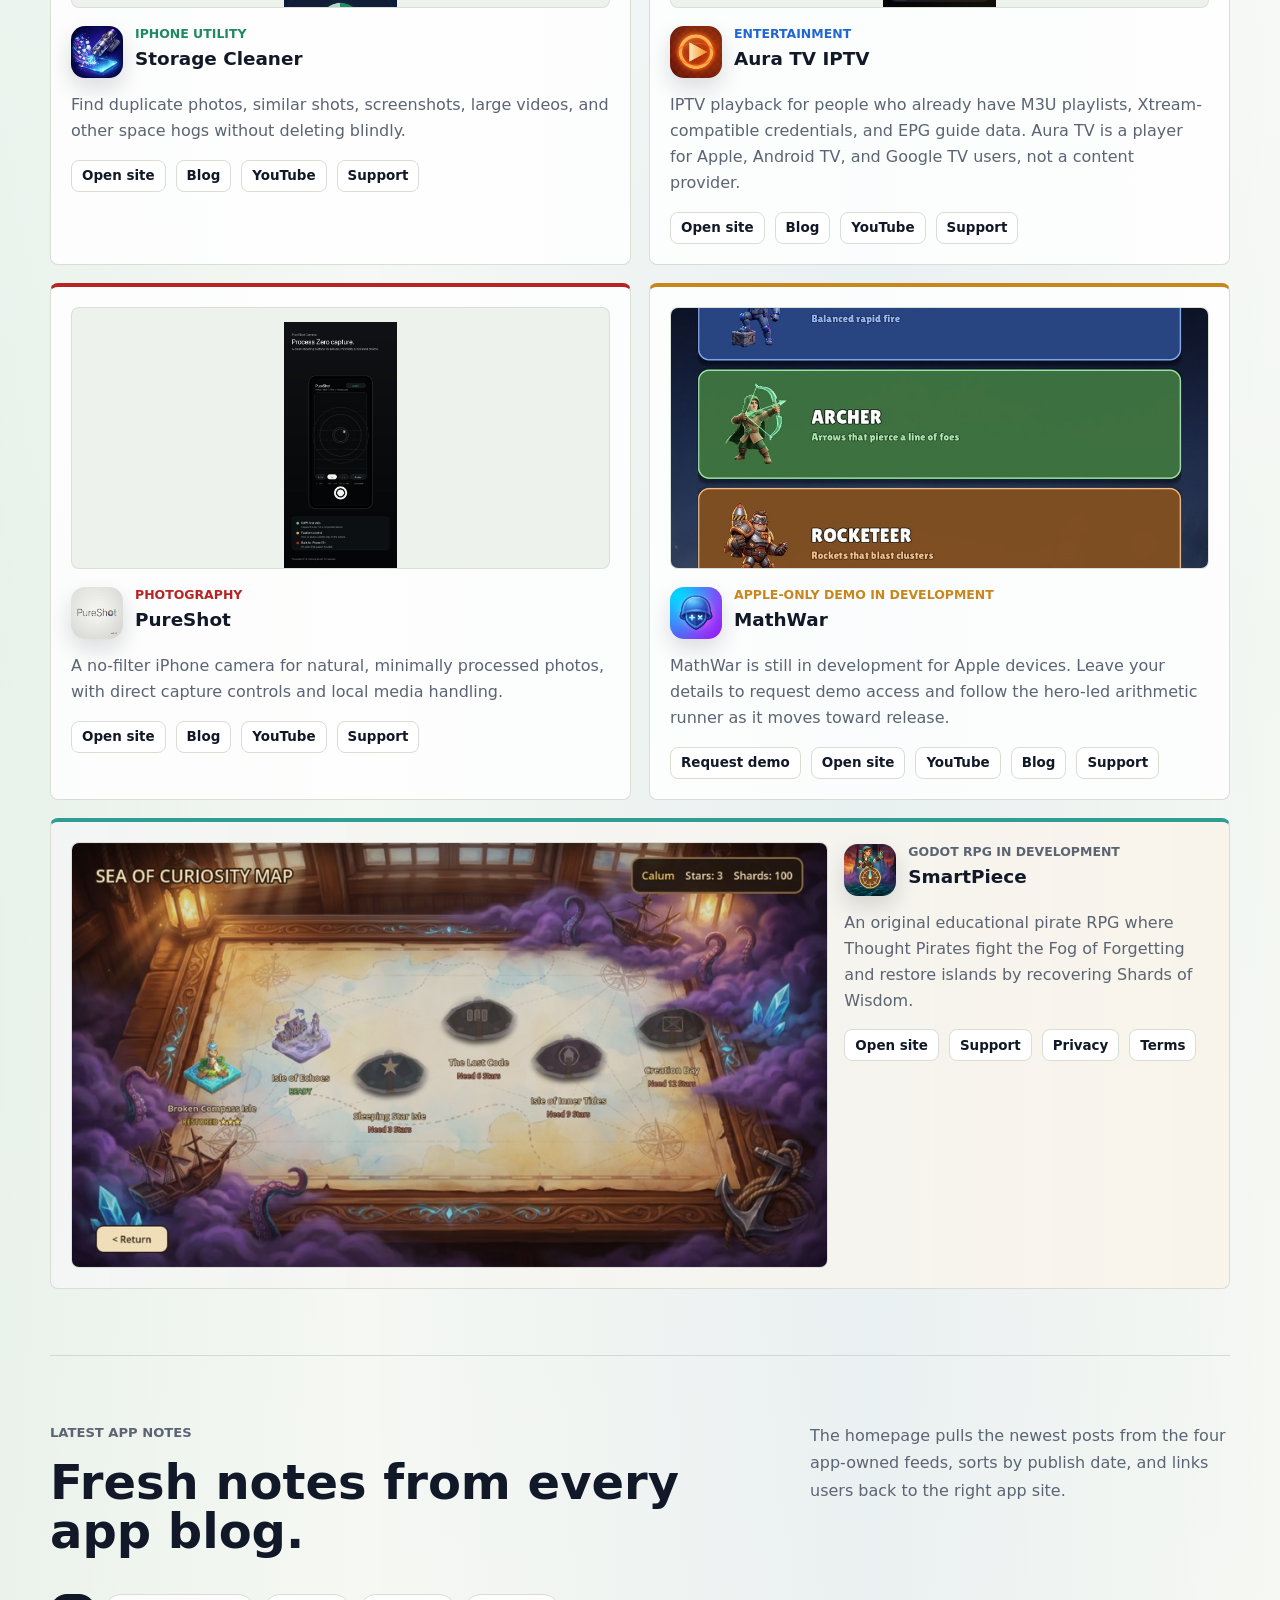
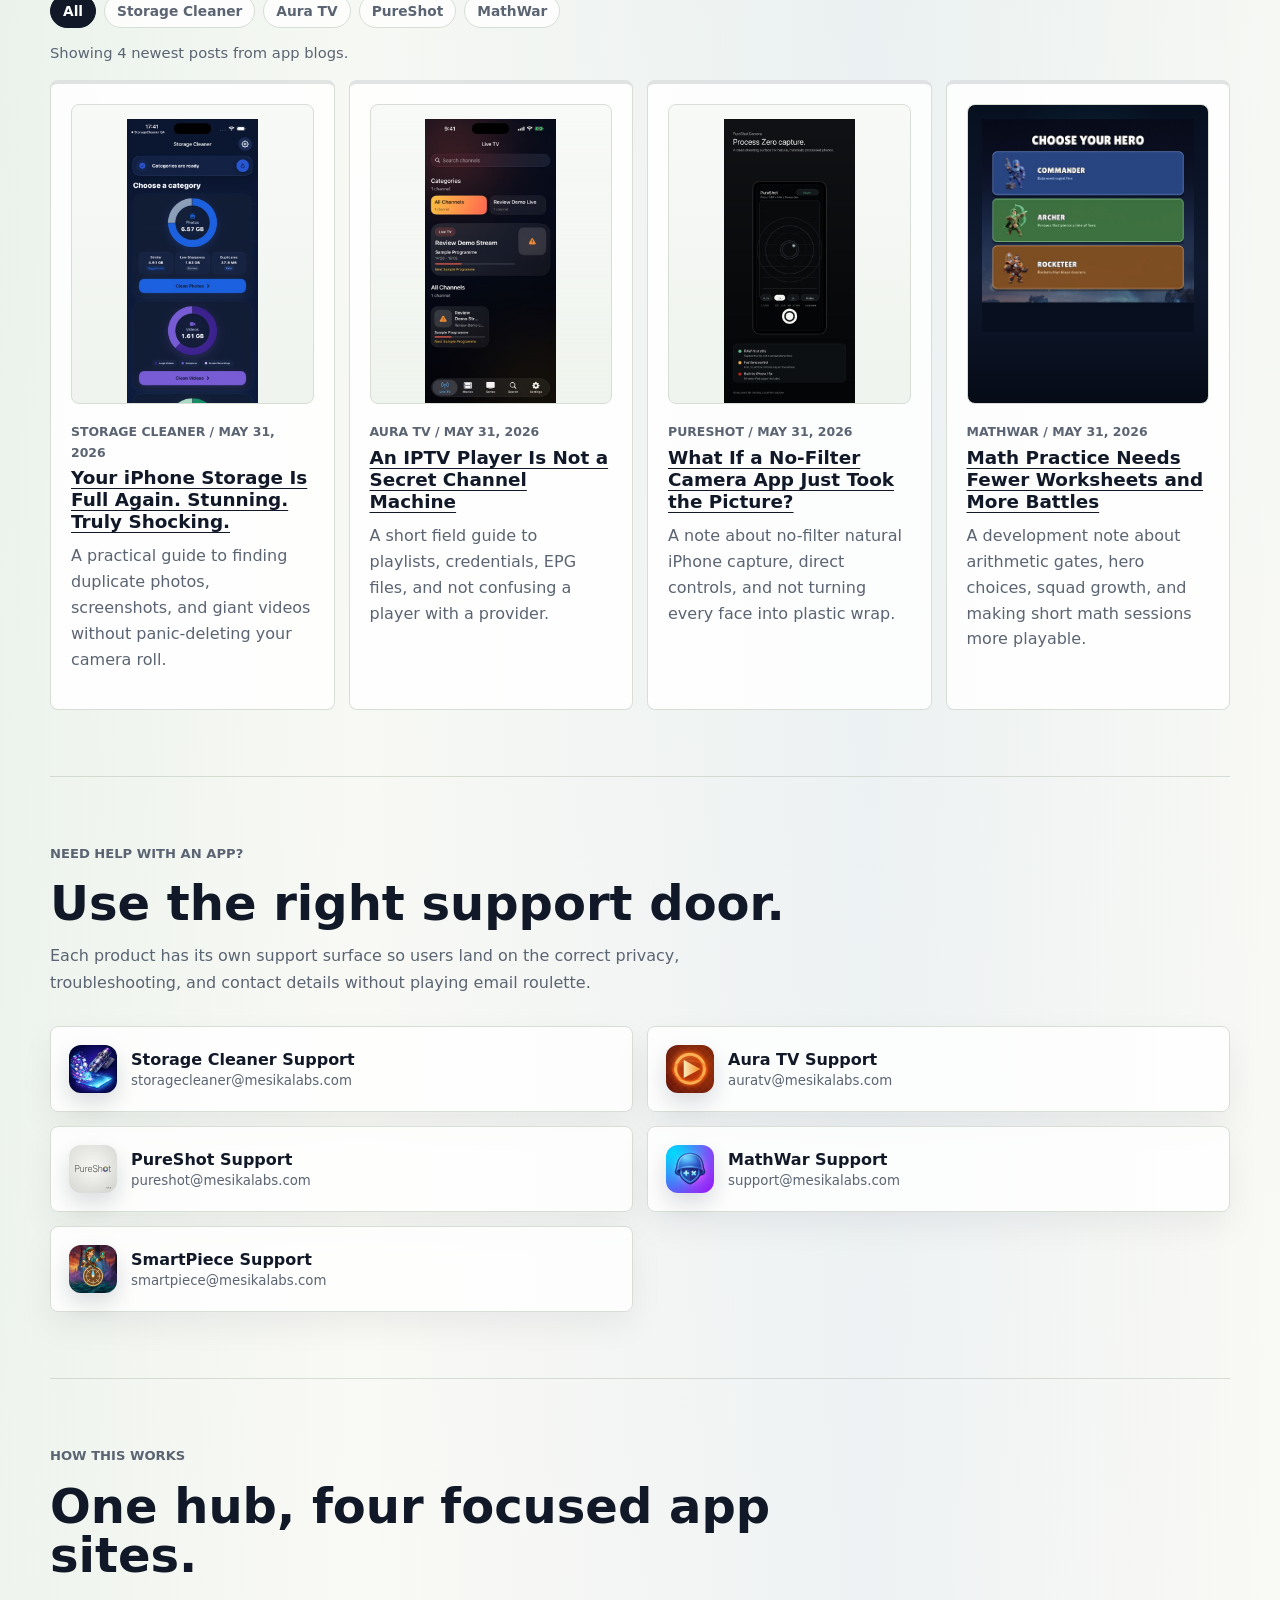
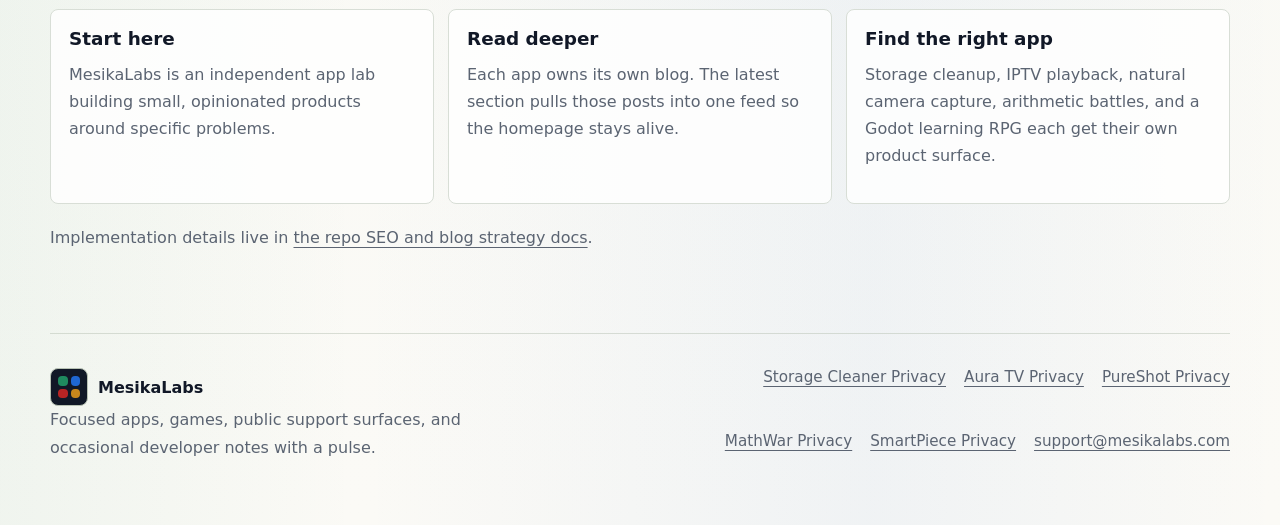
==== commit 24a3e41f: "feat(ui): strengthen MesikaLabs family showcase" ====
--- a/index.html
+++ b/index.html
@@ -16,7 +16,7 @@
   <link rel="canonical" href="https://mesikalabs.com/">
   <link rel="icon" href="/assets/apps/storage-cleaner-icon-192.png?v=20260531perf" type="image/png">
   <link rel="apple-touch-icon" href="/assets/apps/storage-cleaner-icon-192.png?v=20260531perf">
-  <link rel="stylesheet" href="/assets/site.css?v=20260628hubgrid2">
+  <link rel="stylesheet" href="/assets/site.css?v=20260709family">
   <script type="application/ld+json">
   {
     "@context": "https://schema.org",
@@ -102,8 +102,8 @@
       <div class="hero-inner">
         <div class="hero-copy">
           <p class="eyebrow">Independent app and game lab</p>
-          <h1 id="hero-title">MesikaLabs builds focused apps for storage, IPTV, camera, math, and learning adventures.</h1>
-          <p class="hero-lede">A storage cleaner, a player for your own IPTV sources, a no-filter camera app, and two learning games in development. Small products with clear jobs, clean interfaces, and public support doors.</p>
+          <h1 id="hero-title">MesikaLabs builds focused tools and playful learning worlds.</h1>
+          <p class="hero-lede">Storage, IPTV playback, natural photography, arcade math, and a story-driven learning RPG. Five independent products with clear jobs, real product proof, and direct support.</p>
           <div class="hero-actions" aria-label="Primary app links">
             <a class="button button-primary" href="#apps">Browse apps</a>
             <a class="button button-secondary" href="#latest">Read latest posts</a>
@@ -147,7 +147,7 @@
               <img src="/assets/apps/mathwar-icon-192.png?v=20260628" width="48" height="48" decoding="async" alt="">
               <span>
                 <strong>MathWar</strong>
-                <small>Apple demo in development</small>
+                <small>iPhone and iPad QA build</small>
               </span>
             </span>
           </a>
@@ -157,7 +157,7 @@
               <img src="/assets/apps/smartpiece-icon-192.png" width="48" height="48" decoding="async" alt="">
               <span>
                 <strong>SmartPiece</strong>
-                <small>Godot RPG in development</small>
+                <small>Pirate learning RPG in development</small>
               </span>
             </span>
           </a>
--- a/assets/site.css
+++ b/assets/site.css
@@ -147,12 +147,12 @@
 }
 
 .hero-section {
-  padding: 68px 0 56px;
+  padding: 52px 0 48px;
 }
 
 .hero-inner {
   display: grid;
-  gap: 34px;
+  gap: 28px;
   align-items: start;
 }
 
@@ -182,9 +182,9 @@
 }
 
 h1 {
-  max-width: 18ch;
+  max-width: 24ch;
   margin-bottom: 20px;
-  font-size: 3.55rem;
+  font-size: 3.35rem;
   line-height: 1;
   letter-spacing: 0;
 }
@@ -228,9 +228,20 @@
 
 .hero-showcase {
   display: grid;
-  grid-template-columns: repeat(5, minmax(0, 1fr));
+  grid-template-columns: repeat(12, minmax(0, 1fr));
   gap: 16px;
   align-items: stretch;
+}
+
+.showcase-card.storage,
+.showcase-card.aura,
+.showcase-card.pure,
+.showcase-card.math {
+  grid-column: span 2;
+}
+
+.showcase-card.smartpiece {
+  grid-column: span 4;
 }
 
 .showcase-card {
@@ -251,7 +262,7 @@
 
 .showcase-screen {
   width: 100%;
-  height: 390px;
+  height: 350px;
   object-fit: contain;
   object-position: top center;
   padding: 18px 48px 0;
@@ -269,12 +280,22 @@
 }
 
 .showcase-card.smartpiece .showcase-screen {
-  padding: 18px;
-  object-fit: cover;
+  padding: 0;
+  object-fit: contain;
   object-position: center;
   background:
-    radial-gradient(circle at 50% 30%, rgba(47, 157, 146, 0.16), transparent 40%),
-    linear-gradient(180deg, #12303a 0%, #2f261c 100%);
+    radial-gradient(circle at 50% 38%, rgba(206, 158, 72, 0.2), transparent 46%),
+    linear-gradient(180deg, #12262b 0%, #1f1c18 100%);
+}
+
+.showcase-card.smartpiece .showcase-label {
+  border-top-color: rgba(214, 178, 105, 0.28);
+  background: #182421;
+  color: #fff7e5;
+}
+
+.showcase-card.smartpiece .showcase-label small {
+  color: #cfc8b7;
 }
 
 .showcase-label {
@@ -368,6 +389,11 @@
   gap: 14px;
 }
 
+.app-grid {
+  grid-template-columns: repeat(2, minmax(0, 1fr));
+  gap: 18px;
+}
+
 .app-card,
 .post-card,
 .strategy-grid article {
@@ -403,7 +429,13 @@
 }
 
 .app-smartpiece {
+  grid-column: 1 / -1;
+  grid-template-columns: minmax(0, 1.35fr) minmax(320px, 0.65fr);
+  align-items: stretch;
   border-top-color: var(--teal);
+  background:
+    linear-gradient(90deg, rgba(20, 49, 53, 0.04), rgba(200, 135, 28, 0.08)),
+    rgba(255, 255, 255, 0.88);
 }
 
 .app-card-top {
@@ -449,6 +481,12 @@
   object-fit: cover;
   object-position: center;
   padding: 0;
+}
+
+.app-smartpiece .app-card-top,
+.app-smartpiece .app-preview {
+  min-height: 340px;
+  height: 100%;
 }
 
 .app-card h3,
@@ -685,7 +723,7 @@
 
 @media (max-width: 980px) {
   h1 {
-    font-size: 3.75rem;
+    font-size: 3.05rem;
   }
 
   .section-heading h2 {
@@ -701,6 +739,17 @@
 
   .hero-showcase {
     grid-template-columns: repeat(2, minmax(0, 1fr));
+  }
+
+  .showcase-card.storage,
+  .showcase-card.aura,
+  .showcase-card.pure,
+  .showcase-card.math {
+    grid-column: span 1;
+  }
+
+  .showcase-card.smartpiece {
+    grid-column: 1 / -1;
   }
 
   .hero-inner {
@@ -782,6 +831,10 @@
     grid-template-columns: 1fr;
   }
 
+  .showcase-card.smartpiece {
+    grid-column: auto;
+  }
+
   .showcase-screen {
     height: 310px;
     padding: 16px 66px 0;
@@ -810,6 +863,17 @@
 
   .app-math .app-preview {
     padding: 0;
+  }
+
+  .app-smartpiece {
+    grid-column: auto;
+    grid-template-columns: 1fr;
+  }
+
+  .app-smartpiece .app-card-top,
+  .app-smartpiece .app-preview {
+    min-height: 240px;
+    height: 240px;
   }
 
   .apps-section,
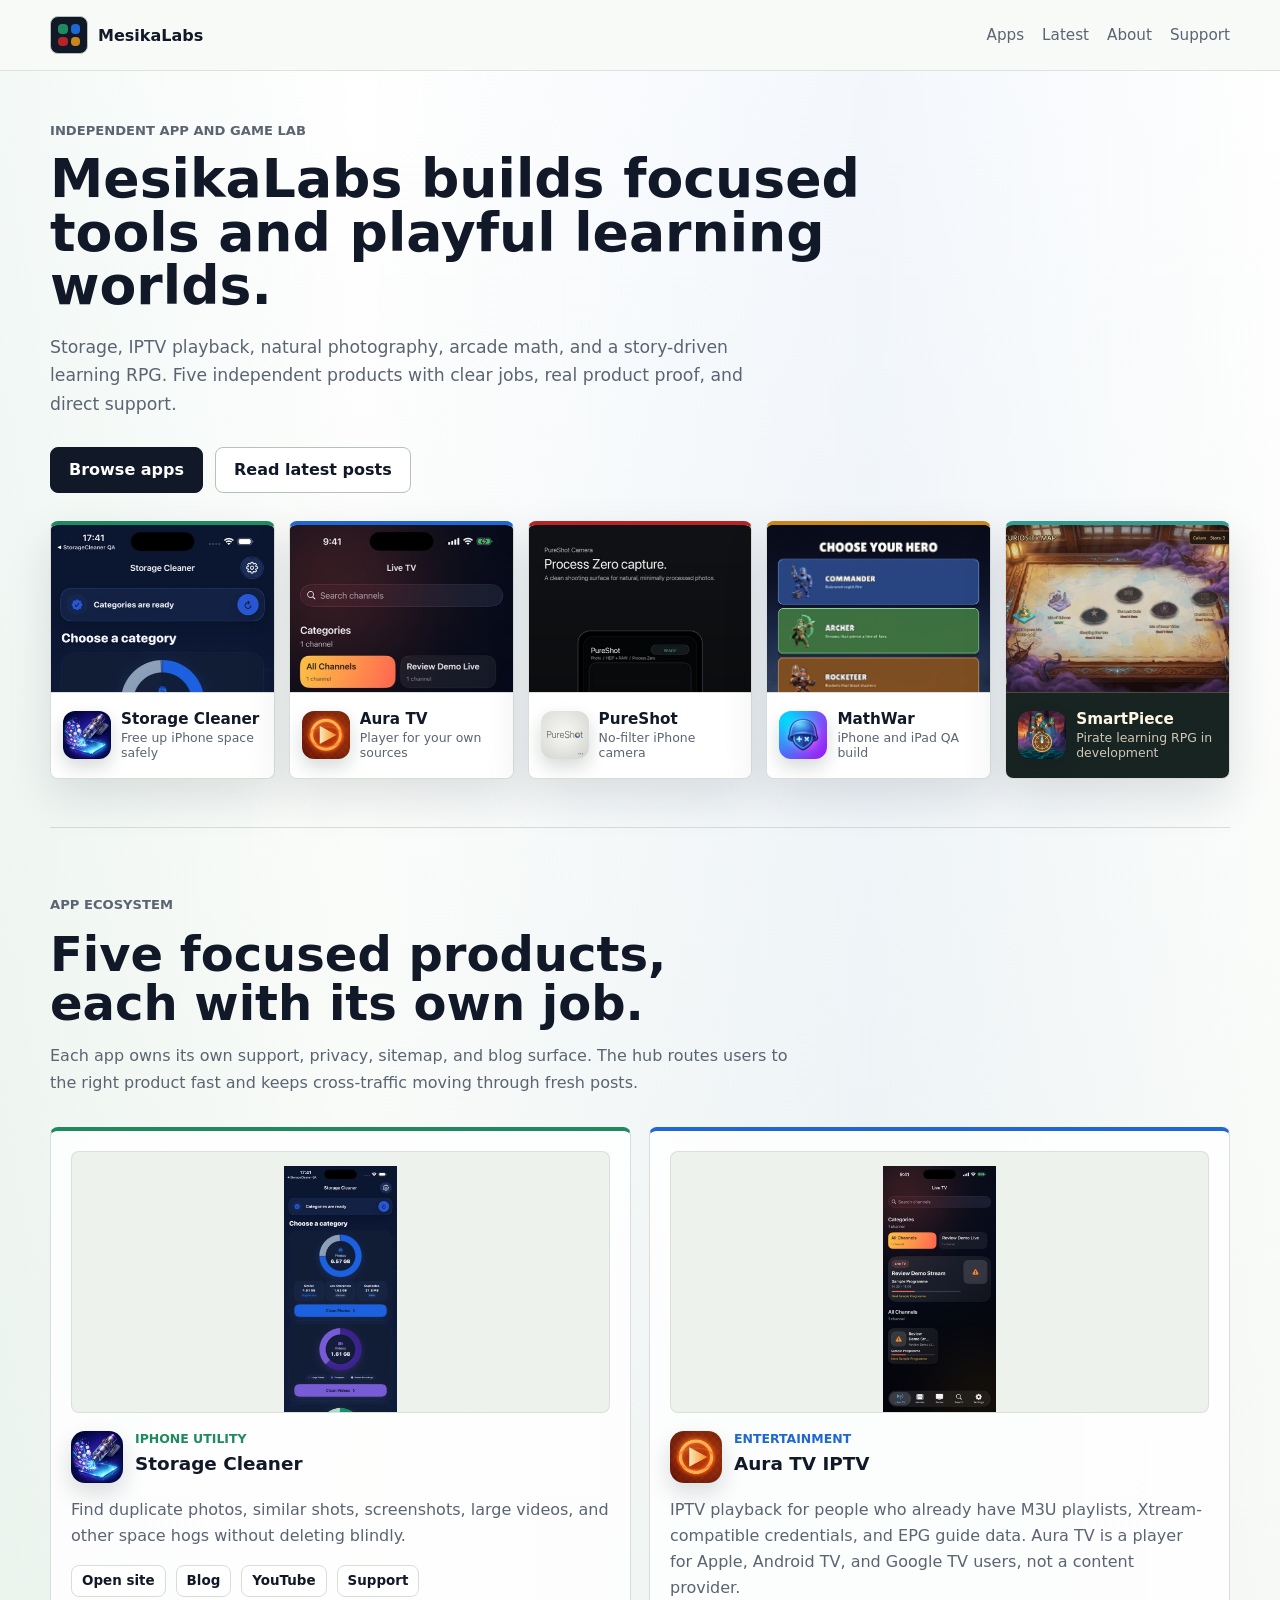
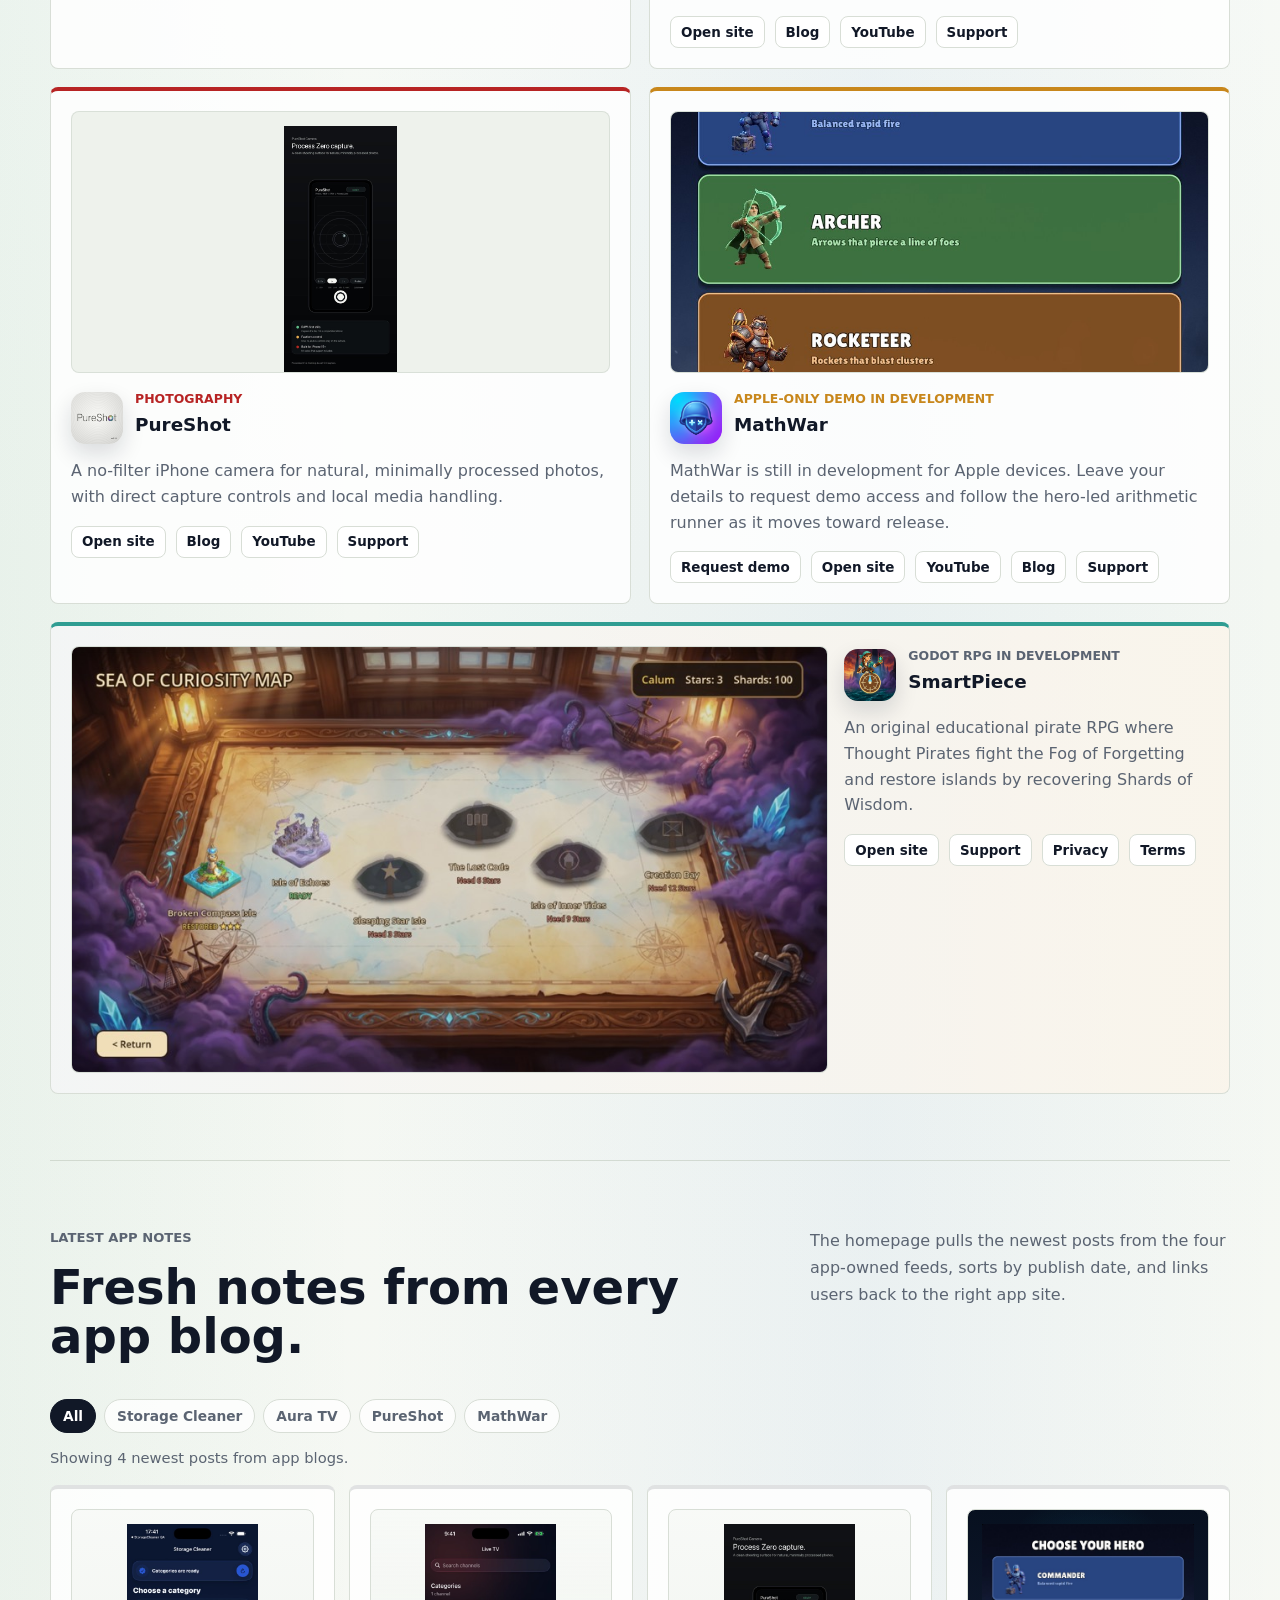
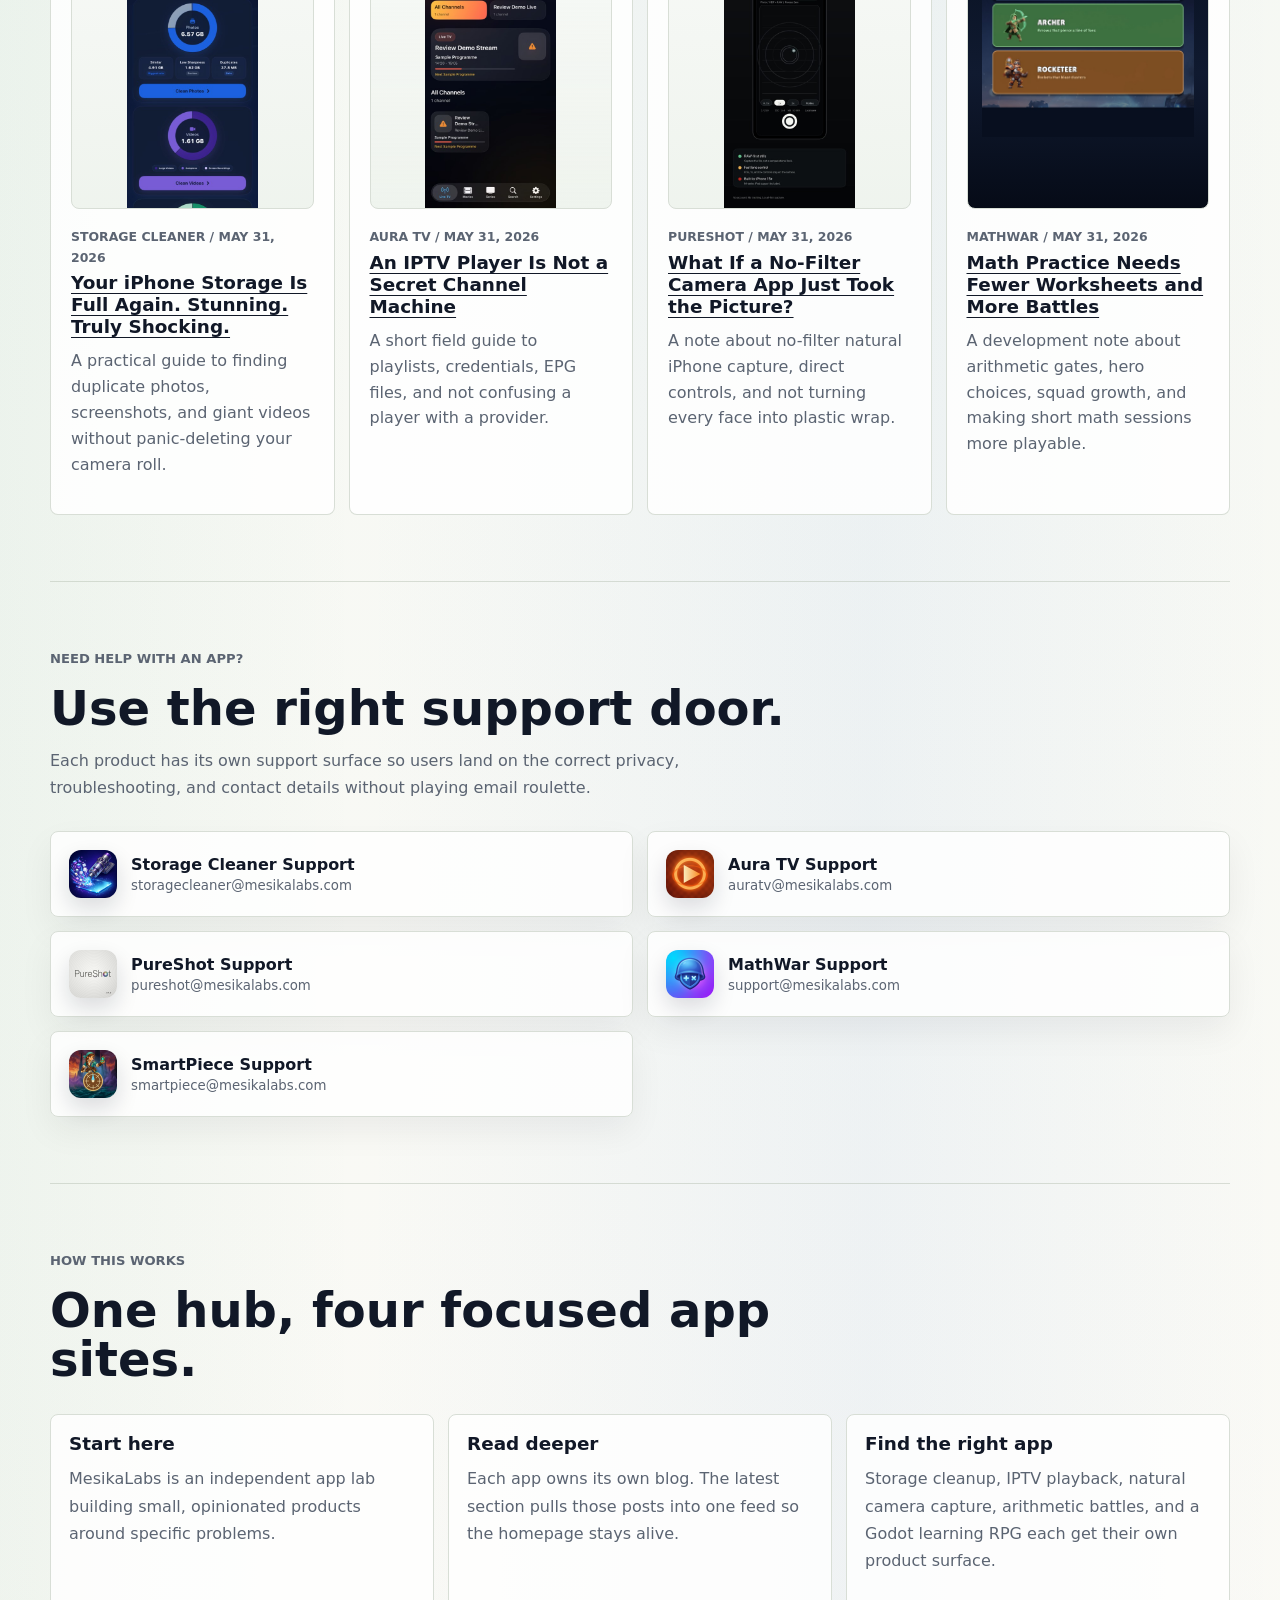
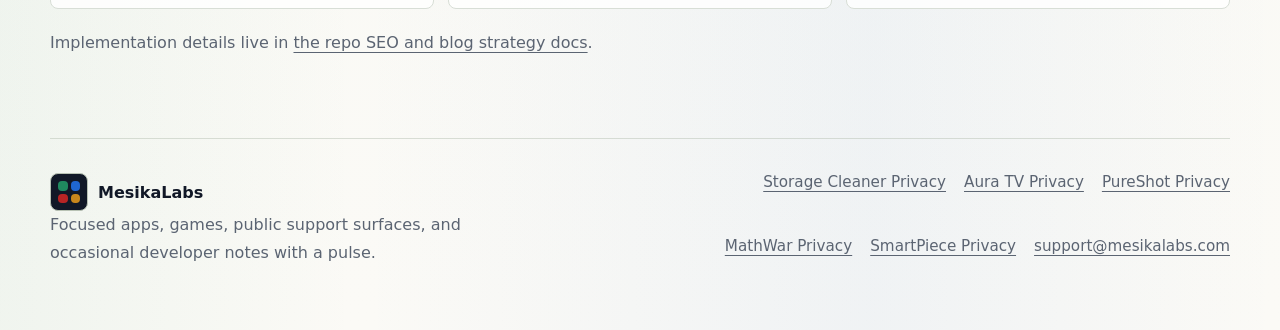
==== commit 7cc749b4: "fix(ui): balance hub product showcase" ====
--- a/index.html
+++ b/index.html
@@ -16,7 +16,7 @@
   <link rel="canonical" href="https://mesikalabs.com/">
   <link rel="icon" href="/assets/apps/storage-cleaner-icon-192.png?v=20260531perf" type="image/png">
   <link rel="apple-touch-icon" href="/assets/apps/storage-cleaner-icon-192.png?v=20260531perf">
-  <link rel="stylesheet" href="/assets/site.css?v=20260709family">
+  <link rel="stylesheet" href="/assets/site.css?v=20260710showcase2">
   <script type="application/ld+json">
   {
     "@context": "https://schema.org",
--- a/assets/site.css
+++ b/assets/site.css
@@ -228,26 +228,15 @@
 
 .hero-showcase {
   display: grid;
-  grid-template-columns: repeat(12, minmax(0, 1fr));
-  gap: 16px;
+  grid-template-columns: repeat(5, minmax(0, 1fr));
+  gap: 14px;
   align-items: stretch;
-}
-
-.showcase-card.storage,
-.showcase-card.aura,
-.showcase-card.pure,
-.showcase-card.math {
-  grid-column: span 2;
-}
-
-.showcase-card.smartpiece {
-  grid-column: span 4;
 }
 
 .showcase-card {
   position: relative;
   display: grid;
-  grid-template-rows: minmax(0, 1fr) auto;
+  grid-template-rows: auto minmax(86px, auto);
   min-height: 0;
   overflow: hidden;
   border: 1px solid var(--line);
@@ -262,17 +251,18 @@
 
 .showcase-screen {
   width: 100%;
-  height: 350px;
-  object-fit: contain;
+  height: auto;
+  aspect-ratio: 4 / 3;
+  object-fit: cover;
   object-position: top center;
-  padding: 18px 48px 0;
+  padding: 0;
   background:
     linear-gradient(180deg, rgba(255, 255, 255, 0.62), rgba(239, 244, 238, 0.82));
 }
 
 .showcase-card.math .showcase-screen {
-  padding: 18px;
-  object-fit: contain;
+  padding: 0;
+  object-fit: cover;
   object-position: top center;
   background:
     radial-gradient(circle at 50% 24%, rgba(8, 183, 217, 0.18), transparent 38%),
@@ -281,7 +271,7 @@
 
 .showcase-card.smartpiece .showcase-screen {
   padding: 0;
-  object-fit: contain;
+  object-fit: cover;
   object-position: center;
   background:
     radial-gradient(circle at 50% 38%, rgba(206, 158, 72, 0.2), transparent 46%),
@@ -302,8 +292,8 @@
   display: flex;
   align-items: center;
   gap: 10px;
-  min-height: 88px;
-  padding: 14px;
+  min-height: 86px;
+  padding: 12px;
   border-top: 1px solid rgba(216, 222, 214, 0.9);
   background: rgba(255, 255, 255, 0.94);
   color: var(--ink);
@@ -741,17 +731,6 @@
     grid-template-columns: repeat(2, minmax(0, 1fr));
   }
 
-  .showcase-card.storage,
-  .showcase-card.aura,
-  .showcase-card.pure,
-  .showcase-card.math {
-    grid-column: span 1;
-  }
-
-  .showcase-card.smartpiece {
-    grid-column: 1 / -1;
-  }
-
   .hero-inner {
     gap: 22px;
   }
@@ -828,21 +807,29 @@
   }
 
   .hero-showcase {
-    grid-template-columns: 1fr;
-  }
-
-  .showcase-card.smartpiece {
-    grid-column: auto;
+    grid-template-columns: none;
+    grid-auto-flow: column;
+    grid-auto-columns: minmax(270px, 86%);
+    overflow-x: auto;
+    overscroll-behavior-inline: contain;
+    padding: 0 2px 10px;
+    scroll-snap-type: inline mandatory;
+    scrollbar-width: thin;
+  }
+
+  .showcase-card {
+    scroll-snap-align: start;
   }
 
   .showcase-screen {
-    height: 310px;
-    padding: 16px 66px 0;
+    height: auto;
+    aspect-ratio: 4 / 3;
+    padding: 0;
   }
 
   .showcase-card.math .showcase-screen {
-    padding: 16px;
-    object-fit: contain;
+    padding: 0;
+    object-fit: cover;
     object-position: top center;
   }
 
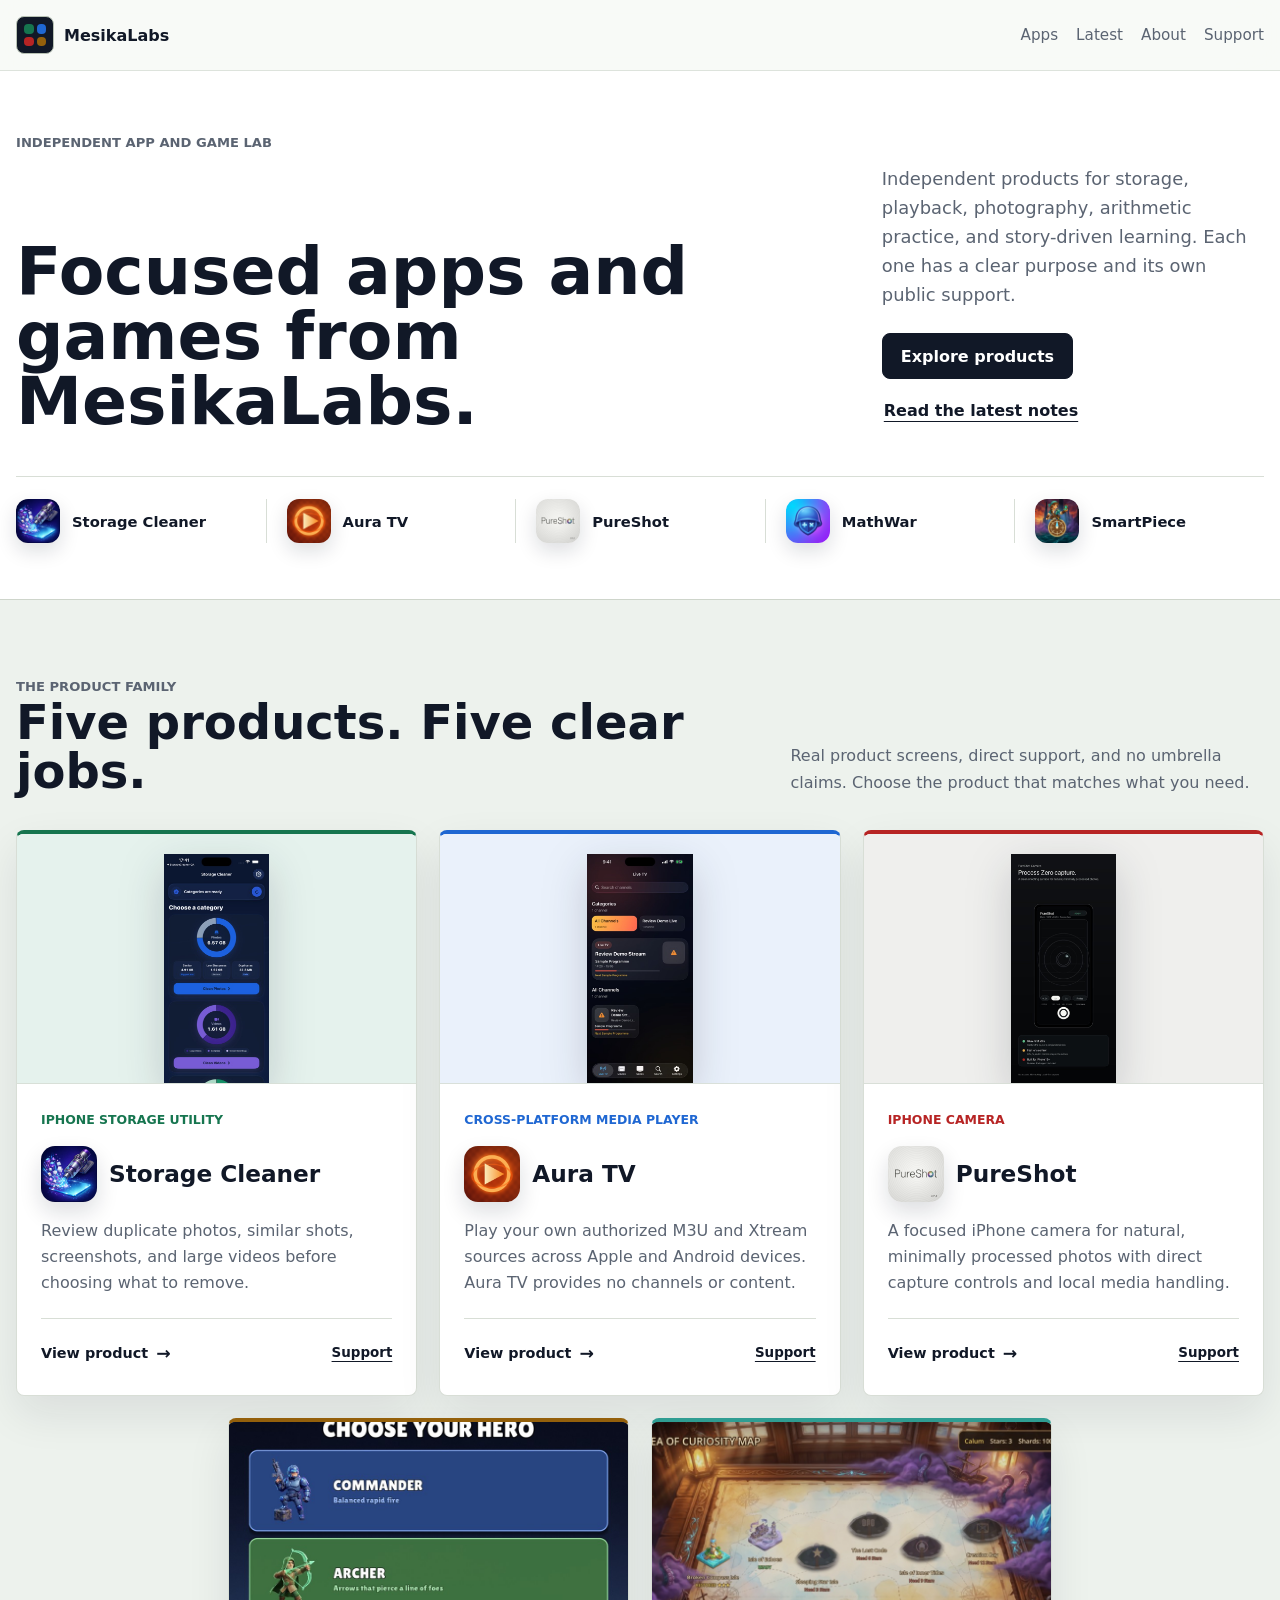
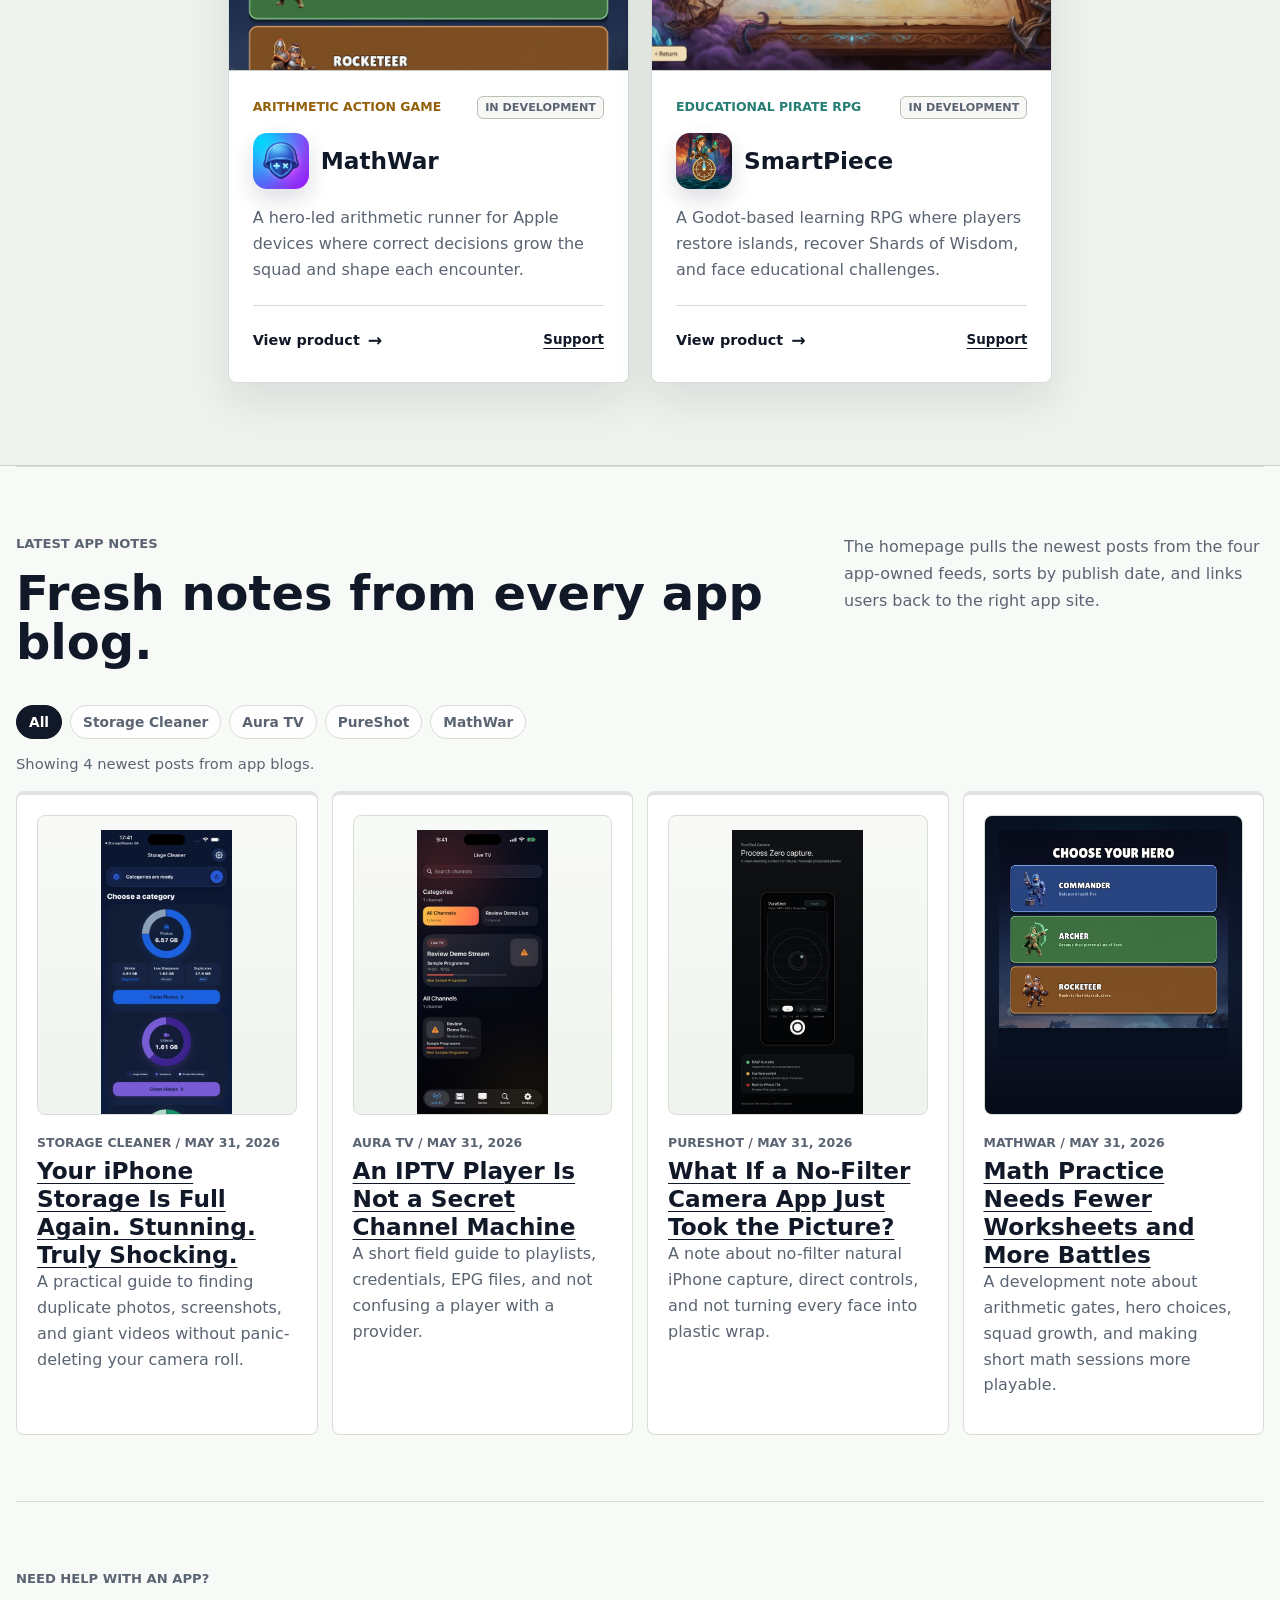
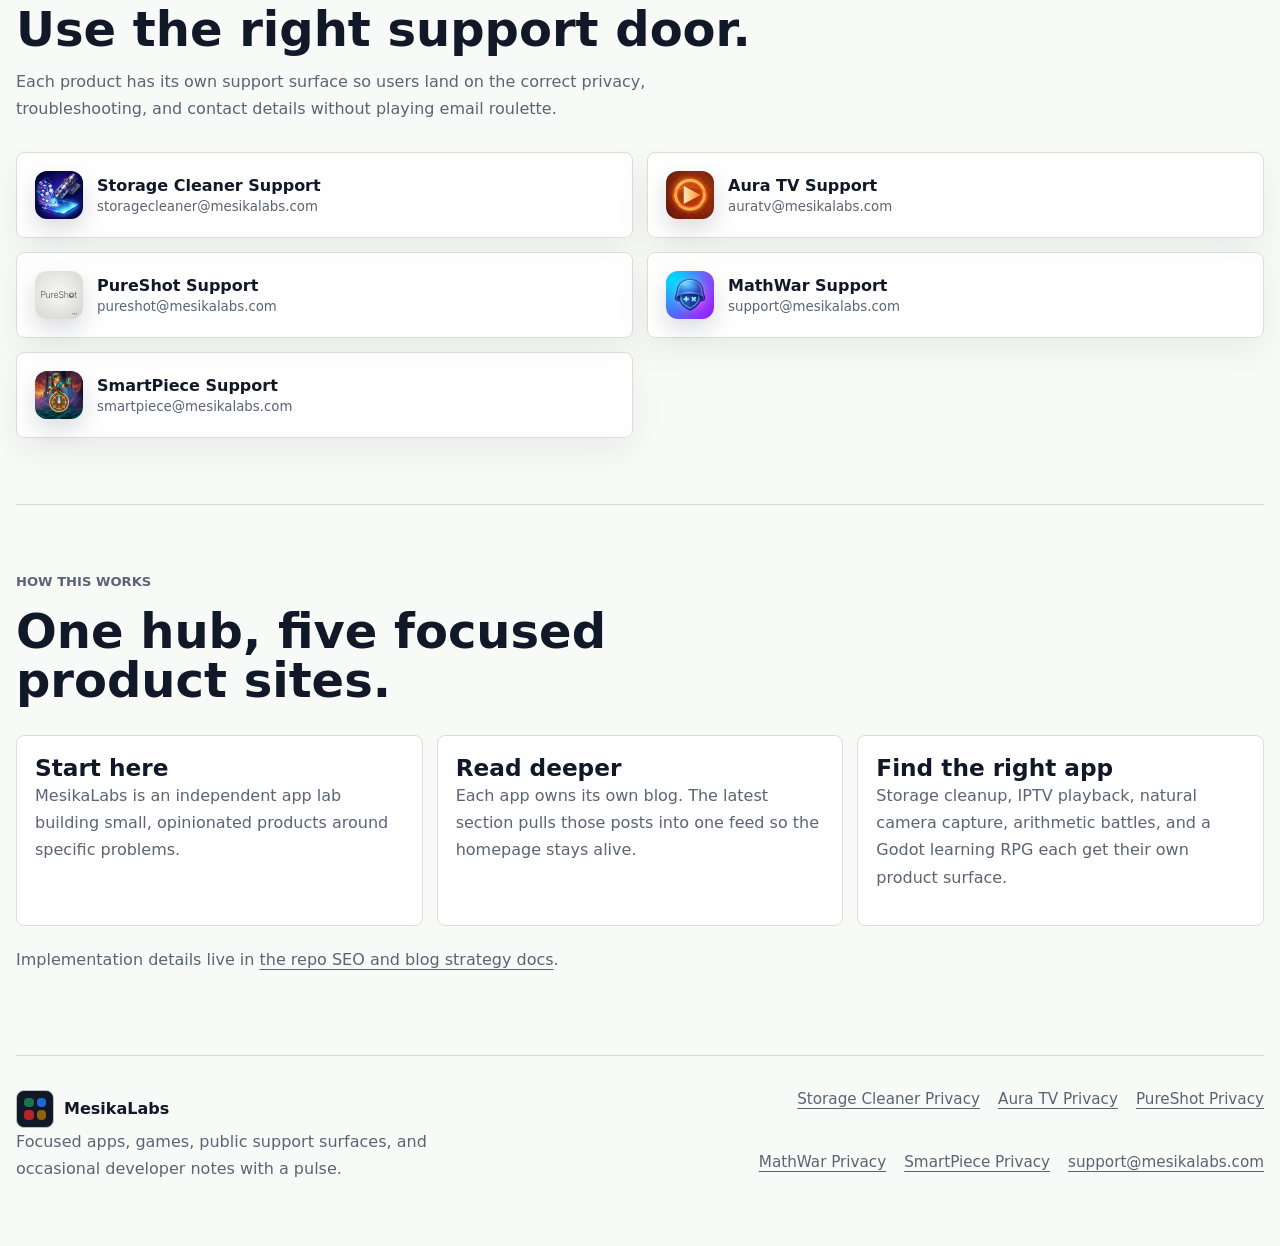
==== commit 477f7f1f: "fix(ui): rebuild hub product showcase" ====
--- a/index.html
+++ b/index.html
@@ -16,7 +16,7 @@
   <link rel="canonical" href="https://mesikalabs.com/">
   <link rel="icon" href="/assets/apps/storage-cleaner-icon-192.png?v=20260531perf" type="image/png">
   <link rel="apple-touch-icon" href="/assets/apps/storage-cleaner-icon-192.png?v=20260531perf">
-  <link rel="stylesheet" href="/assets/site.css?v=20260710showcase2">
+  <link rel="stylesheet" href="/assets/site.css?v=20260710portfolio3">
   <script type="application/ld+json">
   {
     "@context": "https://schema.org",
@@ -102,187 +102,137 @@
       <div class="hero-inner">
         <div class="hero-copy">
           <p class="eyebrow">Independent app and game lab</p>
-          <h1 id="hero-title">MesikaLabs builds focused tools and playful learning worlds.</h1>
-          <p class="hero-lede">Storage, IPTV playback, natural photography, arcade math, and a story-driven learning RPG. Five independent products with clear jobs, real product proof, and direct support.</p>
-          <div class="hero-actions" aria-label="Primary app links">
-            <a class="button button-primary" href="#apps">Browse apps</a>
-            <a class="button button-secondary" href="#latest">Read latest posts</a>
+          <h1 id="hero-title">Focused apps and games from MesikaLabs.</h1>
+          <div class="hero-intro">
+            <p class="hero-lede">Independent products for storage, playback, photography, arithmetic practice, and story-driven learning. Each one has a clear purpose and its own public support.</p>
+            <div class="hero-actions" aria-label="Primary site links">
+              <a class="button button-primary" href="#apps">Explore products</a>
+              <a class="text-link" href="#latest">Read the latest notes</a>
+            </div>
           </div>
         </div>
 
-        <div class="hero-showcase" aria-label="MesikaLabs app screenshots">
-          <a class="showcase-card storage" href="https://storagecleaner.mesikalabs.com/">
-            <img class="showcase-screen" src="/assets/apps/storage-cleaner-preview.jpg?v=20260531perf" width="414" height="900" decoding="async" alt="Storage Cleaner iPhone dashboard with cleanup categories">
-            <span class="showcase-label">
-              <img src="/assets/apps/storage-cleaner-icon-192.png?v=20260531perf" width="48" height="48" decoding="async" alt="">
-              <span>
-                <strong>Storage Cleaner</strong>
-                <small>Free up iPhone space safely</small>
-              </span>
-            </span>
-          </a>
-          <a class="showcase-card aura" href="https://auratv.mesikalabs.com/">
-            <img class="showcase-screen" src="/assets/apps/aura-tv-preview.jpg?v=20260531perf" width="414" height="900" decoding="async" alt="Aura TV IPTV player live guide screen">
-            <span class="showcase-label">
-              <img src="/assets/apps/aura-tv-icon-192.png?v=20260531perf" width="48" height="48" decoding="async" alt="">
-              <span>
-                <strong>Aura TV</strong>
-                <small>Player for your own sources</small>
-              </span>
-            </span>
-          </a>
-          <a class="showcase-card pure" href="https://pureshot.mesikalabs.com/">
-            <img class="showcase-screen" src="/assets/apps/pureshot-preview.jpg?v=20260531perf" width="414" height="900" decoding="async" alt="PureShot camera controls on iPhone">
-            <span class="showcase-label">
-              <img src="/assets/apps/pureshot-icon-192.png?v=20260531perf" width="48" height="48" decoding="async" alt="">
-              <span>
-                <strong>PureShot</strong>
-                <small>No-filter iPhone camera</small>
-              </span>
-            </span>
-          </a>
-          <a class="showcase-card math" href="https://mathwar.mesikalabs.com/">
-            <img class="showcase-screen" src="/assets/apps/mathwar-roster-preview.jpg?v=20260628current2" width="900" height="900" decoding="async" alt="MathWar current hero roster preview">
-            <span class="showcase-label">
-              <img src="/assets/apps/mathwar-icon-192.png?v=20260628" width="48" height="48" decoding="async" alt="">
-              <span>
-                <strong>MathWar</strong>
-                <small>iPhone and iPad QA build</small>
-              </span>
-            </span>
-          </a>
-          <a class="showcase-card smartpiece" href="https://smartpiece.mesikalabs.com/">
-            <img class="showcase-screen" src="/assets/apps/smartpiece-preview.jpg" width="900" height="506" decoding="async" alt="SmartPiece Godot world map screenshot">
-            <span class="showcase-label">
-              <img src="/assets/apps/smartpiece-icon-192.png" width="48" height="48" decoding="async" alt="">
-              <span>
-                <strong>SmartPiece</strong>
-                <small>Pirate learning RPG in development</small>
-              </span>
-            </span>
-          </a>
+        <ul class="product-index" aria-label="MesikaLabs products">
+          <li><a href="https://storagecleaner.mesikalabs.com/"><img src="/assets/apps/storage-cleaner-icon-192.png?v=20260531perf" width="44" height="44" alt=""><span>Storage Cleaner</span></a></li>
+          <li><a href="https://auratv.mesikalabs.com/"><img src="/assets/apps/aura-tv-icon-192.png?v=20260531perf" width="44" height="44" alt=""><span>Aura TV</span></a></li>
+          <li><a href="https://pureshot.mesikalabs.com/"><img src="/assets/apps/pureshot-icon-192.png?v=20260531perf" width="44" height="44" alt=""><span>PureShot</span></a></li>
+          <li><a href="https://mathwar.mesikalabs.com/"><img src="/assets/apps/mathwar-icon-192.png?v=20260628" width="44" height="44" alt=""><span>MathWar</span></a></li>
+          <li><a href="https://smartpiece.mesikalabs.com/"><img src="/assets/apps/smartpiece-icon-192.png" width="44" height="44" alt=""><span>SmartPiece</span></a></li>
+        </ul>
+      </div>
+    </section>
+
+    <section class="apps-section" id="apps" aria-labelledby="apps-title">
+      <div class="section-shell">
+        <div class="section-heading products-heading">
+          <p class="eyebrow">The product family</p>
+          <h2 id="apps-title">Five products. Five clear jobs.</h2>
+          <p>Real product screens, direct support, and no umbrella claims. Choose the product that matches what you need.</p>
         </div>
-      </div>
-    </section>
-
-    <section class="apps-section" id="apps" aria-labelledby="apps-title">
-      <div class="section-heading">
-        <p class="eyebrow">App ecosystem</p>
-        <h2 id="apps-title">Five focused products, each with its own job.</h2>
-        <p>Each app owns its own support, privacy, sitemap, and blog surface. The hub routes users to the right product fast and keeps cross-traffic moving through fresh posts.</p>
-      </div>
-
-      <div class="app-grid">
-        <article class="app-card app-storage">
-          <div class="app-card-top">
-            <img class="app-preview" src="/assets/apps/storage-cleaner-preview.jpg?v=20260531perf" width="414" height="900" alt="Storage Cleaner iPhone dashboard showing storage cleanup categories" loading="lazy" decoding="async">
-          </div>
-          <div>
-            <div class="app-heading">
-              <img class="app-card-icon" src="/assets/apps/storage-cleaner-icon-192.png?v=20260531perf" width="72" height="72" alt="" loading="lazy" decoding="async">
-              <div>
-                <p class="app-kicker">iPhone utility</p>
-                <h3>Storage Cleaner</h3>
-              </div>
-            </div>
-            <p>Find duplicate photos, similar shots, screenshots, large videos, and other space hogs without deleting blindly.</p>
-            <div class="app-links">
-              <a href="https://storagecleaner.mesikalabs.com/">Open site</a>
-              <a href="https://storagecleaner.mesikalabs.com/blog/">Blog</a>
-              <a href="https://www.youtube.com/@StorageCleanerApp">YouTube</a>
-              <a href="https://storagecleaner.mesikalabs.com/support/">Support</a>
-            </div>
-          </div>
-        </article>
-
-        <article class="app-card app-aura">
-          <div class="app-card-top">
-            <img class="app-preview" src="/assets/apps/aura-tv-preview.jpg?v=20260531perf" width="414" height="900" alt="Aura TV IPTV player live channel guide screen" loading="lazy" decoding="async">
-          </div>
-          <div>
-            <div class="app-heading">
-              <img class="app-card-icon" src="/assets/apps/aura-tv-icon-192.png?v=20260531perf" width="72" height="72" alt="" loading="lazy" decoding="async">
-              <div>
-                <p class="app-kicker">Entertainment</p>
-                <h3>Aura TV IPTV</h3>
-              </div>
-            </div>
-            <p>IPTV playback for people who already have M3U playlists, Xtream-compatible credentials, and EPG guide data. Aura TV is a player for Apple, Android TV, and Google TV users, not a content provider.</p>
-            <div class="app-links">
-              <a href="https://auratv.mesikalabs.com/">Open site</a>
-              <a href="https://auratv.mesikalabs.com/blog/">Blog</a>
-              <a href="https://www.youtube.com/@AuraTVApp">YouTube</a>
-              <a href="https://auratv.mesikalabs.com/support/">Support</a>
-            </div>
-          </div>
-        </article>
-
-        <article class="app-card app-pure">
-          <div class="app-card-top">
-            <img class="app-preview" src="/assets/apps/pureshot-preview.jpg?v=20260531perf" width="414" height="900" alt="PureShot iPhone camera controls for natural capture" loading="lazy" decoding="async">
-          </div>
-          <div>
-            <div class="app-heading">
-              <img class="app-card-icon" src="/assets/apps/pureshot-icon-192.png?v=20260531perf" width="72" height="72" alt="" loading="lazy" decoding="async">
-              <div>
-                <p class="app-kicker">Photography</p>
-                <h3>PureShot</h3>
-              </div>
-            </div>
-            <p>A no-filter iPhone camera for natural, minimally processed photos, with direct capture controls and local media handling.</p>
-            <div class="app-links">
-              <a href="https://pureshot.mesikalabs.com/">Open site</a>
-              <a href="https://pureshot.mesikalabs.com/blog/">Blog</a>
-              <a href="https://www.youtube.com/@PureShotCam">YouTube</a>
-              <a href="https://pureshot.mesikalabs.com/support/">Support</a>
-            </div>
-          </div>
-        </article>
-
-        <article class="app-card app-math">
-          <div class="app-card-top">
-            <img class="app-preview" src="/assets/apps/mathwar-roster-preview.jpg?v=20260628current2" width="900" height="900" alt="MathWar current hero roster preview" loading="lazy" decoding="async">
-          </div>
-          <div>
-            <div class="app-heading">
-              <img class="app-card-icon" src="/assets/apps/mathwar-icon-192.png?v=20260628" width="72" height="72" alt="" loading="lazy" decoding="async">
-              <div>
-                <p class="app-kicker">Apple-only demo in development</p>
-                <h3>MathWar</h3>
-              </div>
-            </div>
-            <p>MathWar is still in development for Apple devices. Leave your details to request demo access and follow the hero-led arithmetic runner as it moves toward release.</p>
-            <div class="app-links">
-              <a href="mailto:support@mesikalabs.com?subject=MathWar%20Apple%20demo%20request">Request demo</a>
-              <a href="https://mathwar.mesikalabs.com/">Open site</a>
-              <a href="https://www.youtube.com/@Math-War">YouTube</a>
-              <a href="https://mathwar.mesikalabs.com/blog/">Blog</a>
-              <a href="https://mathwar.mesikalabs.com/support/">Support</a>
-            </div>
-          </div>
-        </article>
-
-        <article class="app-card app-smartpiece">
-          <div class="app-card-top">
-            <img class="app-preview" src="/assets/apps/smartpiece-preview.jpg" width="900" height="506" alt="SmartPiece Godot world map screenshot" loading="lazy" decoding="async">
-          </div>
-          <div>
-            <div class="app-heading">
-              <img class="app-card-icon" src="/assets/apps/smartpiece-icon-192.png" width="72" height="72" alt="" loading="lazy" decoding="async">
-              <div>
-                <p class="app-kicker">Godot RPG in development</p>
-                <h3>SmartPiece</h3>
-              </div>
-            </div>
-            <p>An original educational pirate RPG where Thought Pirates fight the Fog of Forgetting and restore islands by recovering Shards of Wisdom.</p>
-            <div class="app-links">
-              <a href="https://smartpiece.mesikalabs.com/">Open site</a>
-              <a href="https://smartpiece.mesikalabs.com/support/">Support</a>
-              <a href="https://smartpiece.mesikalabs.com/privacy/">Privacy</a>
-              <a href="https://smartpiece.mesikalabs.com/terms/">Terms</a>
-            </div>
-          </div>
-        </article>
+
+        <div class="app-grid">
+          <article class="app-card app-storage">
+            <a class="app-card-top" href="https://storagecleaner.mesikalabs.com/" aria-label="Visit Storage Cleaner">
+              <img class="app-preview" src="/assets/apps/storage-cleaner-preview.jpg?v=20260531perf" width="414" height="900" alt="Storage Cleaner iPhone dashboard showing storage cleanup categories" decoding="async">
+            </a>
+            <div class="app-card-body">
+              <div class="app-meta">
+                <p class="app-kicker">iPhone storage utility</p>
+              </div>
+              <div class="app-heading">
+                <img class="app-card-icon" src="/assets/apps/storage-cleaner-icon-192.png?v=20260531perf" width="72" height="72" alt="" decoding="async">
+                <h3><a href="https://storagecleaner.mesikalabs.com/">Storage Cleaner</a></h3>
+              </div>
+              <p>Review duplicate photos, similar shots, screenshots, and large videos before choosing what to remove.</p>
+              <div class="app-links">
+                <a class="app-primary-link" href="https://storagecleaner.mesikalabs.com/">View product <span aria-hidden="true">&rarr;</span></a>
+                <a href="https://storagecleaner.mesikalabs.com/support/">Support</a>
+              </div>
+            </div>
+          </article>
+
+          <article class="app-card app-aura">
+            <a class="app-card-top" href="https://auratv.mesikalabs.com/" aria-label="Visit Aura TV">
+              <img class="app-preview" src="/assets/apps/aura-tv-preview.jpg?v=20260531perf" width="414" height="900" alt="Aura TV IPTV player live channel guide screen" decoding="async">
+            </a>
+            <div class="app-card-body">
+              <div class="app-meta">
+                <p class="app-kicker">Cross-platform media player</p>
+              </div>
+              <div class="app-heading">
+                <img class="app-card-icon" src="/assets/apps/aura-tv-icon-192.png?v=20260531perf" width="72" height="72" alt="" decoding="async">
+                <h3><a href="https://auratv.mesikalabs.com/">Aura TV</a></h3>
+              </div>
+              <p>Play your own authorized M3U and Xtream sources across Apple and Android devices. Aura TV provides no channels or content.</p>
+              <div class="app-links">
+                <a class="app-primary-link" href="https://auratv.mesikalabs.com/">View product <span aria-hidden="true">&rarr;</span></a>
+                <a href="https://auratv.mesikalabs.com/support/">Support</a>
+              </div>
+            </div>
+          </article>
+
+          <article class="app-card app-pure">
+            <a class="app-card-top" href="https://pureshot.mesikalabs.com/" aria-label="Visit PureShot">
+              <img class="app-preview" src="/assets/apps/pureshot-preview.jpg?v=20260531perf" width="414" height="900" alt="PureShot iPhone camera controls for natural capture" decoding="async">
+            </a>
+            <div class="app-card-body">
+              <div class="app-meta">
+                <p class="app-kicker">iPhone camera</p>
+              </div>
+              <div class="app-heading">
+                <img class="app-card-icon" src="/assets/apps/pureshot-icon-192.png?v=20260531perf" width="72" height="72" alt="" decoding="async">
+                <h3><a href="https://pureshot.mesikalabs.com/">PureShot</a></h3>
+              </div>
+              <p>A focused iPhone camera for natural, minimally processed photos with direct capture controls and local media handling.</p>
+              <div class="app-links">
+                <a class="app-primary-link" href="https://pureshot.mesikalabs.com/">View product <span aria-hidden="true">&rarr;</span></a>
+                <a href="https://pureshot.mesikalabs.com/support/">Support</a>
+              </div>
+            </div>
+          </article>
+
+          <article class="app-card app-math">
+            <a class="app-card-top" href="https://mathwar.mesikalabs.com/" aria-label="Visit MathWar">
+              <img class="app-preview" src="/assets/apps/mathwar-roster-preview.jpg?v=20260628current2" width="900" height="900" alt="MathWar current hero roster preview" loading="lazy" decoding="async">
+            </a>
+            <div class="app-card-body">
+              <div class="app-meta">
+                <p class="app-kicker">Arithmetic action game</p>
+                <span class="status-label">In development</span>
+              </div>
+              <div class="app-heading">
+                <img class="app-card-icon" src="/assets/apps/mathwar-icon-192.png?v=20260628" width="72" height="72" alt="" loading="lazy" decoding="async">
+                <h3><a href="https://mathwar.mesikalabs.com/">MathWar</a></h3>
+              </div>
+              <p>A hero-led arithmetic runner for Apple devices where correct decisions grow the squad and shape each encounter.</p>
+              <div class="app-links">
+                <a class="app-primary-link" href="https://mathwar.mesikalabs.com/">View product <span aria-hidden="true">&rarr;</span></a>
+                <a href="https://mathwar.mesikalabs.com/support/">Support</a>
+              </div>
+            </div>
+          </article>
+
+          <article class="app-card app-smartpiece">
+            <a class="app-card-top" href="https://smartpiece.mesikalabs.com/" aria-label="Visit SmartPiece">
+              <img class="app-preview" src="/assets/apps/smartpiece-preview.jpg" width="900" height="506" alt="SmartPiece Godot world map screenshot" loading="lazy" decoding="async">
+            </a>
+            <div class="app-card-body">
+              <div class="app-meta">
+                <p class="app-kicker">Educational pirate RPG</p>
+                <span class="status-label">In development</span>
+              </div>
+              <div class="app-heading">
+                <img class="app-card-icon" src="/assets/apps/smartpiece-icon-192.png" width="72" height="72" alt="" loading="lazy" decoding="async">
+                <h3><a href="https://smartpiece.mesikalabs.com/">SmartPiece</a></h3>
+              </div>
+              <p>A Godot-based learning RPG where players restore islands, recover Shards of Wisdom, and face educational challenges.</p>
+              <div class="app-links">
+                <a class="app-primary-link" href="https://smartpiece.mesikalabs.com/">View product <span aria-hidden="true">&rarr;</span></a>
+                <a href="https://smartpiece.mesikalabs.com/support/">Support</a>
+              </div>
+            </div>
+          </article>
+        </div>
       </div>
     </section>
 
@@ -379,7 +329,7 @@
     <section class="strategy-section" id="strategy" aria-labelledby="strategy-title">
       <div class="section-heading">
         <p class="eyebrow">How this works</p>
-        <h2 id="strategy-title">One hub, four focused app sites.</h2>
+        <h2 id="strategy-title">One hub, five focused product sites.</h2>
       </div>
       <div class="strategy-grid">
         <article>
--- a/assets/site.css
+++ b/assets/site.css
@@ -6,13 +6,13 @@
   --muted: #5b6472;
   --line: #d8ded6;
   --line-strong: #b8c2b4;
-  --green: #1f8a5f;
+  --green: #16754f;
   --blue: #1f67d2;
   --red: #b72424;
-  --amber: #c8871c;
+  --amber: #94600b;
   --teal: #2f9d92;
-  --shadow: 0 16px 36px rgba(17, 24, 39, 0.08);
-  --content: 1180px;
+  --shadow: 0 18px 44px rgba(17, 24, 39, 0.09);
+  --content: 1360px;
 }
 
 * {
@@ -26,10 +26,7 @@
 
 body {
   margin: 0;
-  background:
-    linear-gradient(90deg, rgba(31, 138, 95, 0.05), transparent 28%, rgba(31, 103, 210, 0.05) 68%, transparent),
-    linear-gradient(180deg, #ffffff 0%, #f3f7f2 42%, #fbfaf6 100%),
-    var(--bg);
+  background: var(--bg);
   color: var(--ink);
   font-family: Inter, ui-sans-serif, system-ui, -apple-system, BlinkMacSystemFont, "Segoe UI", sans-serif;
   text-rendering: optimizeLegibility;
@@ -58,7 +55,7 @@
 
 .nav-shell,
 .hero-inner,
-.apps-section,
+.section-shell,
 .latest-section,
 .support-section,
 .strategy-section,
@@ -147,13 +144,13 @@
 }
 
 .hero-section {
-  padding: 52px 0 48px;
+  padding: 64px 0 56px;
+  background: #ffffff;
 }
 
 .hero-inner {
   display: grid;
-  gap: 28px;
-  align-items: start;
+  gap: 42px;
 }
 
 .hero-inner > *,
@@ -162,7 +159,14 @@
 }
 
 .hero-copy {
-  max-width: 920px;
+  display: grid;
+  grid-template-columns: minmax(0, 1.35fr) minmax(320px, 0.65fr);
+  column-gap: 72px;
+  align-items: end;
+}
+
+.hero-copy .eyebrow {
+  grid-column: 1 / -1;
 }
 
 .eyebrow {
@@ -182,25 +186,31 @@
 }
 
 h1 {
-  max-width: 24ch;
-  margin-bottom: 20px;
-  font-size: 3.35rem;
-  line-height: 1;
+  max-width: 15ch;
+  margin-bottom: 0;
+  font-size: 4.15rem;
+  line-height: 0.98;
   letter-spacing: 0;
 }
 
+.hero-intro {
+  padding-bottom: 4px;
+}
+
 .hero-lede {
-  max-width: 66ch;
+  max-width: 46ch;
+  margin-bottom: 0;
   color: var(--muted);
-  font-size: 1.08rem;
-  line-height: 1.66;
+  font-size: 1.12rem;
+  line-height: 1.62;
 }
 
 .hero-actions {
   display: flex;
   flex-wrap: wrap;
+  align-items: center;
   gap: 12px;
-  margin-top: 28px;
+  margin-top: 24px;
 }
 
 .button {
@@ -226,123 +236,60 @@
   color: var(--ink);
 }
 
-.hero-showcase {
+.text-link {
+  padding: 10px 2px;
+  color: var(--ink);
+  font-weight: 800;
+  text-decoration-thickness: 1px;
+  text-underline-offset: 5px;
+}
+
+.product-index {
   display: grid;
   grid-template-columns: repeat(5, minmax(0, 1fr));
-  gap: 14px;
-  align-items: stretch;
-}
-
-.showcase-card {
-  position: relative;
-  display: grid;
-  grid-template-rows: auto minmax(86px, auto);
-  min-height: 0;
-  overflow: hidden;
-  border: 1px solid var(--line);
-  border-radius: 8px;
-  background:
-    linear-gradient(180deg, rgba(255, 255, 255, 0.88), rgba(241, 246, 240, 0.86)),
-    #ffffff;
-  box-shadow: 0 18px 46px rgba(17, 24, 39, 0.12);
-  color: var(--ink);
+  margin: 0;
+  padding: 22px 0 0;
+  border-top: 1px solid var(--line);
+  list-style: none;
+}
+
+.product-index li + li {
+  border-inline-start: 1px solid var(--line);
+}
+
+.product-index a {
+  display: flex;
+  align-items: center;
+  gap: 12px;
+  min-width: 0;
+  padding: 0 20px;
+  font-size: 0.92rem;
+  font-weight: 800;
   text-decoration: none;
 }
 
-.showcase-screen {
-  width: 100%;
-  height: auto;
-  aspect-ratio: 4 / 3;
-  object-fit: cover;
-  object-position: top center;
-  padding: 0;
-  background:
-    linear-gradient(180deg, rgba(255, 255, 255, 0.62), rgba(239, 244, 238, 0.82));
-}
-
-.showcase-card.math .showcase-screen {
-  padding: 0;
-  object-fit: cover;
-  object-position: top center;
-  background:
-    radial-gradient(circle at 50% 24%, rgba(8, 183, 217, 0.18), transparent 38%),
-    linear-gradient(180deg, #07101f 0%, #101a30 55%, #060b17 100%);
-}
-
-.showcase-card.smartpiece .showcase-screen {
-  padding: 0;
-  object-fit: cover;
-  object-position: center;
-  background:
-    radial-gradient(circle at 50% 38%, rgba(206, 158, 72, 0.2), transparent 46%),
-    linear-gradient(180deg, #12262b 0%, #1f1c18 100%);
-}
-
-.showcase-card.smartpiece .showcase-label {
-  border-top-color: rgba(214, 178, 105, 0.28);
-  background: #182421;
-  color: #fff7e5;
-}
-
-.showcase-card.smartpiece .showcase-label small {
-  color: #cfc8b7;
-}
-
-.showcase-label {
-  display: flex;
-  align-items: center;
-  gap: 10px;
-  min-height: 86px;
-  padding: 12px;
-  border-top: 1px solid rgba(216, 222, 214, 0.9);
-  background: rgba(255, 255, 255, 0.94);
-  color: var(--ink);
-}
-
-.showcase-label img {
-  width: 48px;
-  height: 48px;
+.product-index li:first-child a {
+  padding-inline-start: 0;
+}
+
+.product-index img {
+  width: 44px;
+  height: 44px;
+  flex: 0 0 auto;
   border-radius: 12px;
-  box-shadow: 0 8px 18px rgba(17, 24, 39, 0.16);
-}
-
-.showcase-label strong,
-.showcase-label small {
-  display: block;
-}
-
-.showcase-label strong {
-  font-size: 0.95rem;
-}
-
-.showcase-label small {
-  margin-top: 2px;
-  color: var(--muted);
-  font-size: 0.78rem;
-  line-height: 1.25;
-}
-
-.showcase-card.storage {
-  border-top: 4px solid var(--green);
-}
-
-.showcase-card.aura {
-  border-top: 4px solid var(--blue);
-}
-
-.showcase-card.pure {
-  border-top: 4px solid var(--red);
-}
-
-.showcase-card.math {
-  border-top: 4px solid var(--amber);
-}
-
-.showcase-card.smartpiece {
-  border-top: 4px solid var(--teal);
-}
-
-.apps-section,
+  box-shadow: 0 8px 20px rgba(17, 24, 39, 0.14);
+}
+
+.apps-section {
+  padding: 76px 0 82px;
+  border-block: 1px solid rgba(184, 194, 180, 0.58);
+  background: #edf2ed;
+}
+
+main section[id] {
+  scroll-margin-top: 90px;
+}
+
 .latest-section,
 .support-section,
 .strategy-section {
@@ -368,6 +315,24 @@
 .site-footer p {
   color: var(--muted);
   line-height: 1.7;
+}
+
+.products-heading {
+  display: grid;
+  grid-template-columns: minmax(0, 1.2fr) minmax(320px, 0.8fr);
+  column-gap: 64px;
+  align-items: end;
+  max-width: none;
+  margin-bottom: 34px;
+}
+
+.products-heading .eyebrow {
+  grid-column: 1 / -1;
+}
+
+.products-heading h2,
+.products-heading p {
+  margin-bottom: 0;
 }
 
 .app-grid,
@@ -380,8 +345,8 @@
 }
 
 .app-grid {
-  grid-template-columns: repeat(2, minmax(0, 1fr));
-  gap: 18px;
+  grid-template-columns: repeat(6, minmax(0, 1fr));
+  gap: 22px;
 }
 
 .app-card,
@@ -395,11 +360,21 @@
 
 .app-card {
   display: grid;
-  gap: 16px;
-  padding: 20px;
-  align-content: start;
+  grid-column: span 2;
+  grid-template-rows: auto 1fr;
+  overflow: clip;
   border-top-width: 4px;
   border-top-style: solid;
+  background: #ffffff;
+  box-shadow: var(--shadow);
+}
+
+.app-math {
+  grid-column: 2 / span 2;
+}
+
+.app-smartpiece {
+  grid-column: 4 / span 2;
 }
 
 .app-storage {
@@ -419,34 +394,64 @@
 }
 
 .app-smartpiece {
-  grid-column: 1 / -1;
-  grid-template-columns: minmax(0, 1.35fr) minmax(320px, 0.65fr);
-  align-items: stretch;
   border-top-color: var(--teal);
-  background:
-    linear-gradient(90deg, rgba(20, 49, 53, 0.04), rgba(200, 135, 28, 0.08)),
-    rgba(255, 255, 255, 0.88);
 }
 
 .app-card-top {
   position: relative;
-  min-height: 260px;
+  display: block;
+  aspect-ratio: 16 / 10;
   overflow: hidden;
-  border: 1px solid rgba(216, 222, 214, 0.9);
-  border-radius: 8px;
+  border-bottom: 1px solid rgba(216, 222, 214, 0.9);
   background: #eef2ec;
+}
+
+.app-storage .app-card-top {
+  background: #e5f2ed;
+}
+
+.app-aura .app-card-top {
+  background: #eaf1fb;
+}
+
+.app-pure .app-card-top {
+  background: #efefed;
+}
+
+.app-math .app-card-top {
+  background: #0b1424;
+}
+
+.app-smartpiece .app-card-top {
+  background: #1a2522;
+}
+
+.app-card-body {
+  display: flex;
+  flex-direction: column;
+  min-width: 0;
+  padding: 24px;
+}
+
+.app-meta {
+  display: flex;
+  align-items: center;
+  justify-content: space-between;
+  gap: 12px;
+  min-height: 24px;
+  margin-bottom: 14px;
 }
 
 .app-heading {
   display: flex;
   align-items: center;
   gap: 12px;
-  margin-bottom: 12px;
+  margin-bottom: 16px;
 }
 
 .app-card-icon {
-  width: 52px;
-  height: 52px;
+  width: 56px;
+  height: 56px;
   flex: 0 0 auto;
   border-radius: 14px;
   box-shadow: 0 10px 22px rgba(17, 24, 39, 0.14);
@@ -454,36 +459,26 @@
 
 .app-preview {
   width: 100%;
-  height: 260px;
+  height: 100%;
   object-fit: contain;
-  object-position: top center;
-  padding: 14px 36px 0;
-}
-
-.app-aura .app-preview,
-.app-pure .app-preview,
-.app-math .app-preview {
-  padding-inline: 42px;
+  object-position: center top;
+  padding-top: 20px;
+  filter: drop-shadow(0 14px 22px rgba(17, 24, 39, 0.18));
 }
 
 .app-math .app-preview,
 .app-smartpiece .app-preview {
   object-fit: cover;
-  object-position: center;
+  object-position: center 22%;
   padding: 0;
-}
-
-.app-smartpiece .app-card-top,
-.app-smartpiece .app-preview {
-  min-height: 340px;
-  height: 100%;
+  filter: none;
 }
 
 .app-card h3,
 .post-card h3,
 .strategy-grid h3 {
-  margin-bottom: 10px;
-  font-size: 1.15rem;
+  margin-bottom: 0;
+  font-size: 1.45rem;
   line-height: 1.2;
 }
 
@@ -493,24 +488,44 @@
   line-height: 1.62;
 }
 
+.app-card-body > p {
+  flex: 1;
+  margin-bottom: 22px;
+}
+
+.app-card h3 a {
+  text-decoration: none;
+}
+
 .app-links {
   display: flex;
   flex-wrap: wrap;
+  align-items: center;
+  justify-content: space-between;
   gap: 10px;
-  margin-top: 14px;
+  padding-top: 16px;
+  border-top: 1px solid var(--line);
 }
 
 .app-links a {
   display: inline-flex;
-  min-height: 32px;
+  min-height: 36px;
   align-items: center;
-  padding: 0 10px;
-  border: 1px solid var(--line);
-  border-radius: 8px;
-  background: #ffffff;
+  padding: 0;
   font-size: 0.84rem;
   font-weight: 800;
+  text-underline-offset: 4px;
+}
+
+.app-links .app-primary-link {
+  gap: 8px;
+  color: var(--ink);
+  font-size: 0.9rem;
   text-decoration: none;
+}
+
+.app-primary-link span {
+  font-size: 1.08rem;
 }
 
 .app-kicker,
@@ -521,6 +536,22 @@
   text-transform: uppercase;
 }
 
+.app-kicker {
+  margin-bottom: 0;
+}
+
+.status-label {
+  flex: 0 0 auto;
+  padding: 4px 7px;
+  border: 1px solid var(--line-strong);
+  border-radius: 6px;
+  background: #f7f8f5;
+  color: var(--muted);
+  font-size: 0.7rem;
+  font-weight: 800;
+  text-transform: uppercase;
+}
+
 .app-storage .app-kicker {
   color: var(--green);
 }
@@ -535,6 +566,10 @@
 
 .app-math .app-kicker {
   color: var(--amber);
+}
+
+.app-smartpiece .app-kicker {
+  color: #257d74;
 }
 
 .latest-heading {
@@ -711,31 +746,51 @@
   outline-offset: 3px;
 }
 
+@media (max-width: 1120px) {
+  .app-grid {
+    grid-template-columns: repeat(2, minmax(0, 1fr));
+  }
+
+  .app-card,
+  .app-math,
+  .app-smartpiece {
+    grid-column: auto;
+  }
+
+  .app-smartpiece {
+    grid-column: 1 / -1;
+    width: calc(50% - 11px);
+    justify-self: center;
+  }
+}
+
 @media (max-width: 980px) {
   h1 {
-    font-size: 3.05rem;
+    max-width: 18ch;
+    font-size: 3.45rem;
   }
 
   .section-heading h2 {
     font-size: 2.55rem;
   }
 
-  .hero-inner,
+  .hero-copy,
+  .products-heading,
   .latest-heading,
   .site-footer {
     grid-template-columns: 1fr;
     display: grid;
   }
 
-  .hero-showcase {
-    grid-template-columns: repeat(2, minmax(0, 1fr));
+  .hero-copy,
+  .products-heading {
+    row-gap: 22px;
   }
 
   .hero-inner {
-    gap: 22px;
-  }
-
-  .app-grid,
+    gap: 34px;
+  }
+
   .post-grid,
   .strategy-grid {
     grid-template-columns: repeat(2, minmax(0, 1fr));
@@ -749,7 +804,7 @@
 @media (max-width: 640px) {
   .nav-shell,
   .hero-inner,
-  .apps-section,
+  .section-shell,
   .latest-section,
   .support-section,
   .strategy-section,
@@ -771,7 +826,11 @@
 
   .hero-section {
     min-height: auto;
-    padding: 24px 0 28px;
+    padding: 34px 0 32px;
+  }
+
+  main section[id] {
+    scroll-margin-top: 112px;
   }
 
   .app-grid,
@@ -783,7 +842,7 @@
 
   h1 {
     max-width: 14ch;
-    font-size: 2.5rem;
+    font-size: 2.65rem;
     line-height: 1.02;
   }
 
@@ -798,39 +857,38 @@
   }
 
   .hero-actions {
-    display: grid;
-    grid-template-columns: 1fr;
+    align-items: flex-start;
+    flex-direction: column;
   }
 
   .button {
     width: 100%;
   }
 
-  .hero-showcase {
-    grid-template-columns: none;
-    grid-auto-flow: column;
-    grid-auto-columns: minmax(270px, 86%);
+  .product-index {
+    display: flex;
+    gap: 0;
     overflow-x: auto;
     overscroll-behavior-inline: contain;
-    padding: 0 2px 10px;
+    padding: 18px 0 10px;
     scroll-snap-type: inline mandatory;
     scrollbar-width: thin;
   }
 
-  .showcase-card {
+  .product-index li {
+    flex: 0 0 auto;
+    border-inline-start: 1px solid var(--line);
     scroll-snap-align: start;
   }
 
-  .showcase-screen {
-    height: auto;
-    aspect-ratio: 4 / 3;
-    padding: 0;
-  }
-
-  .showcase-card.math .showcase-screen {
-    padding: 0;
-    object-fit: cover;
-    object-position: top center;
+  .product-index li:first-child {
+    border-inline-start: 0;
+  }
+
+  .product-index a,
+  .product-index li:first-child a {
+    min-width: 158px;
+    padding: 0 12px;
   }
 
   .post-thumb {
@@ -838,29 +896,9 @@
     padding-inline: 58px;
   }
 
-  .app-card-top,
-  .app-preview {
-    height: 240px;
-    min-height: 240px;
-  }
-
-  .app-preview {
-    padding-inline: 56px;
-  }
-
-  .app-math .app-preview {
-    padding: 0;
-  }
-
   .app-smartpiece {
     grid-column: auto;
-    grid-template-columns: 1fr;
-  }
-
-  .app-smartpiece .app-card-top,
-  .app-smartpiece .app-preview {
-    min-height: 240px;
-    height: 240px;
+    width: 100%;
   }
 
   .apps-section,
@@ -869,6 +907,14 @@
   .strategy-section {
     padding: 46px 0;
   }
+
+  .app-card-body {
+    padding: 20px;
+  }
+
+  .app-heading {
+    margin-bottom: 14px;
+  }
 }
 
 @media (prefers-reduced-motion: reduce) {
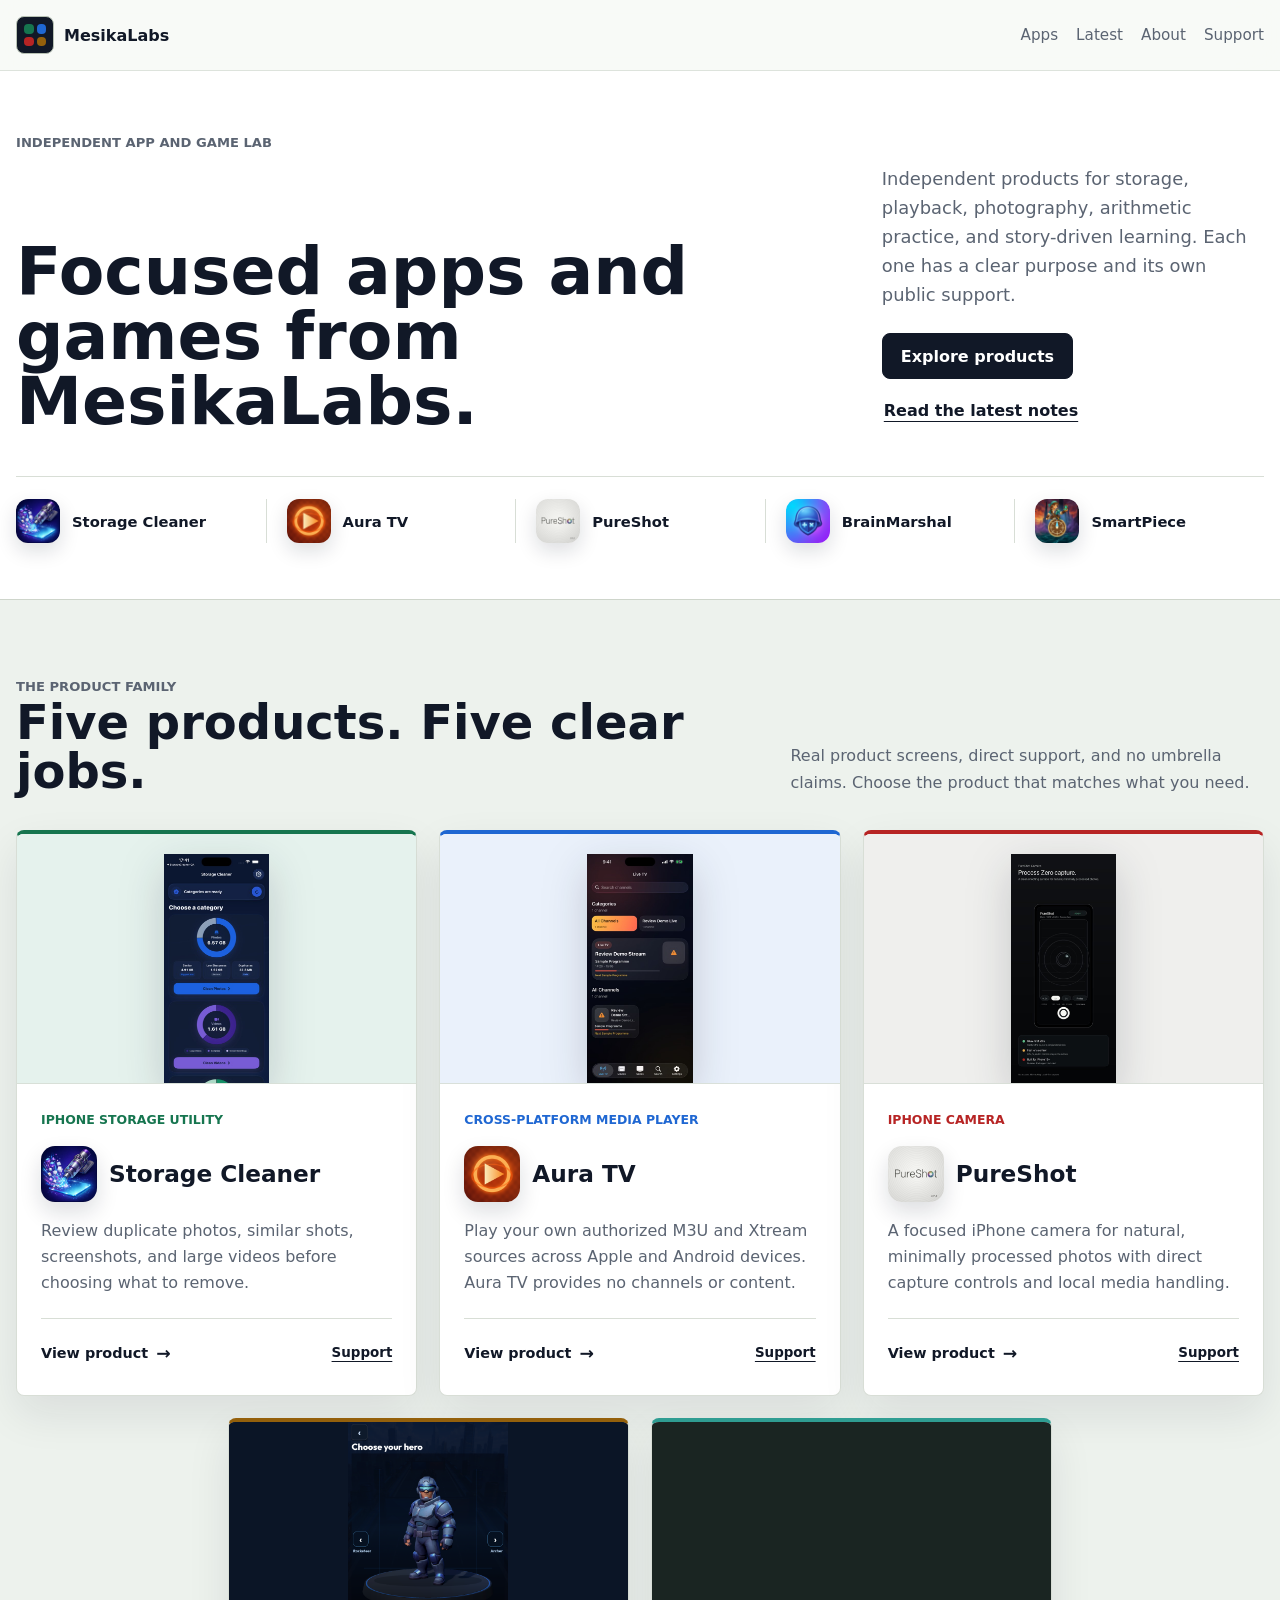
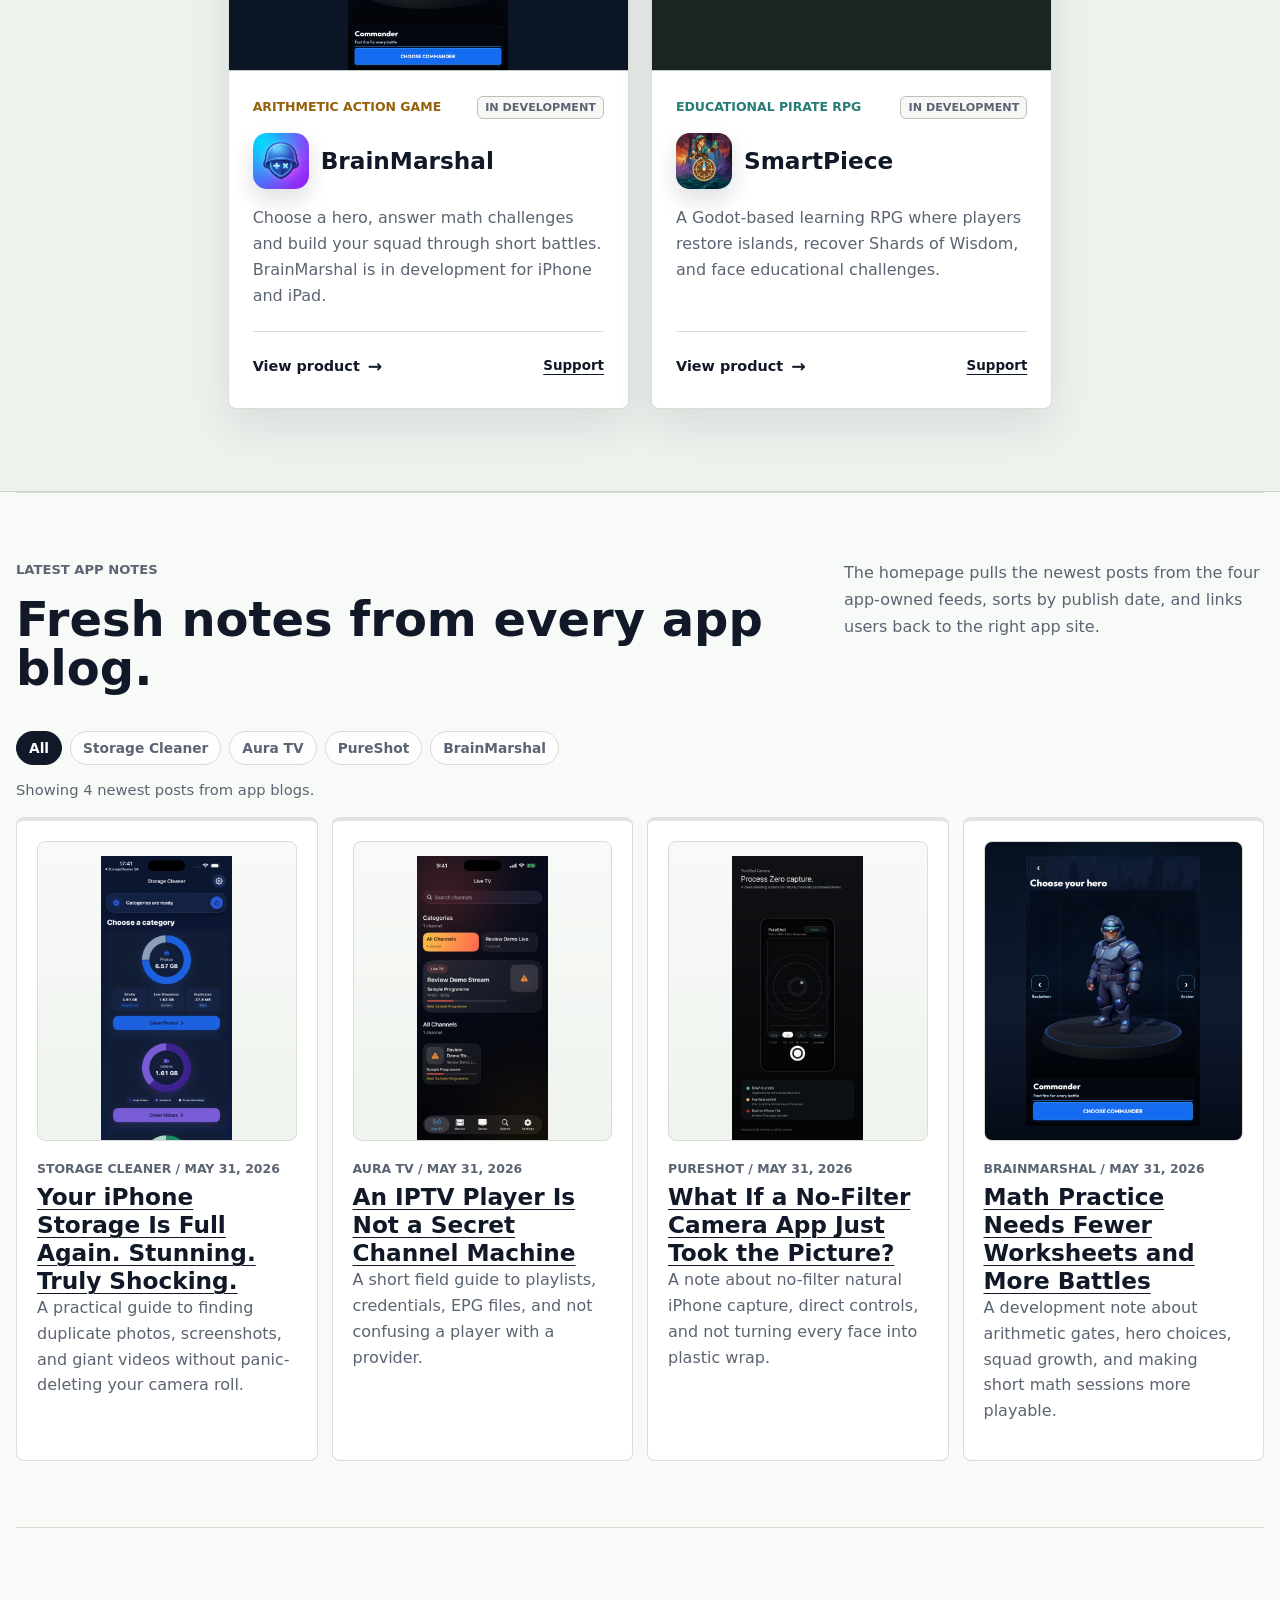
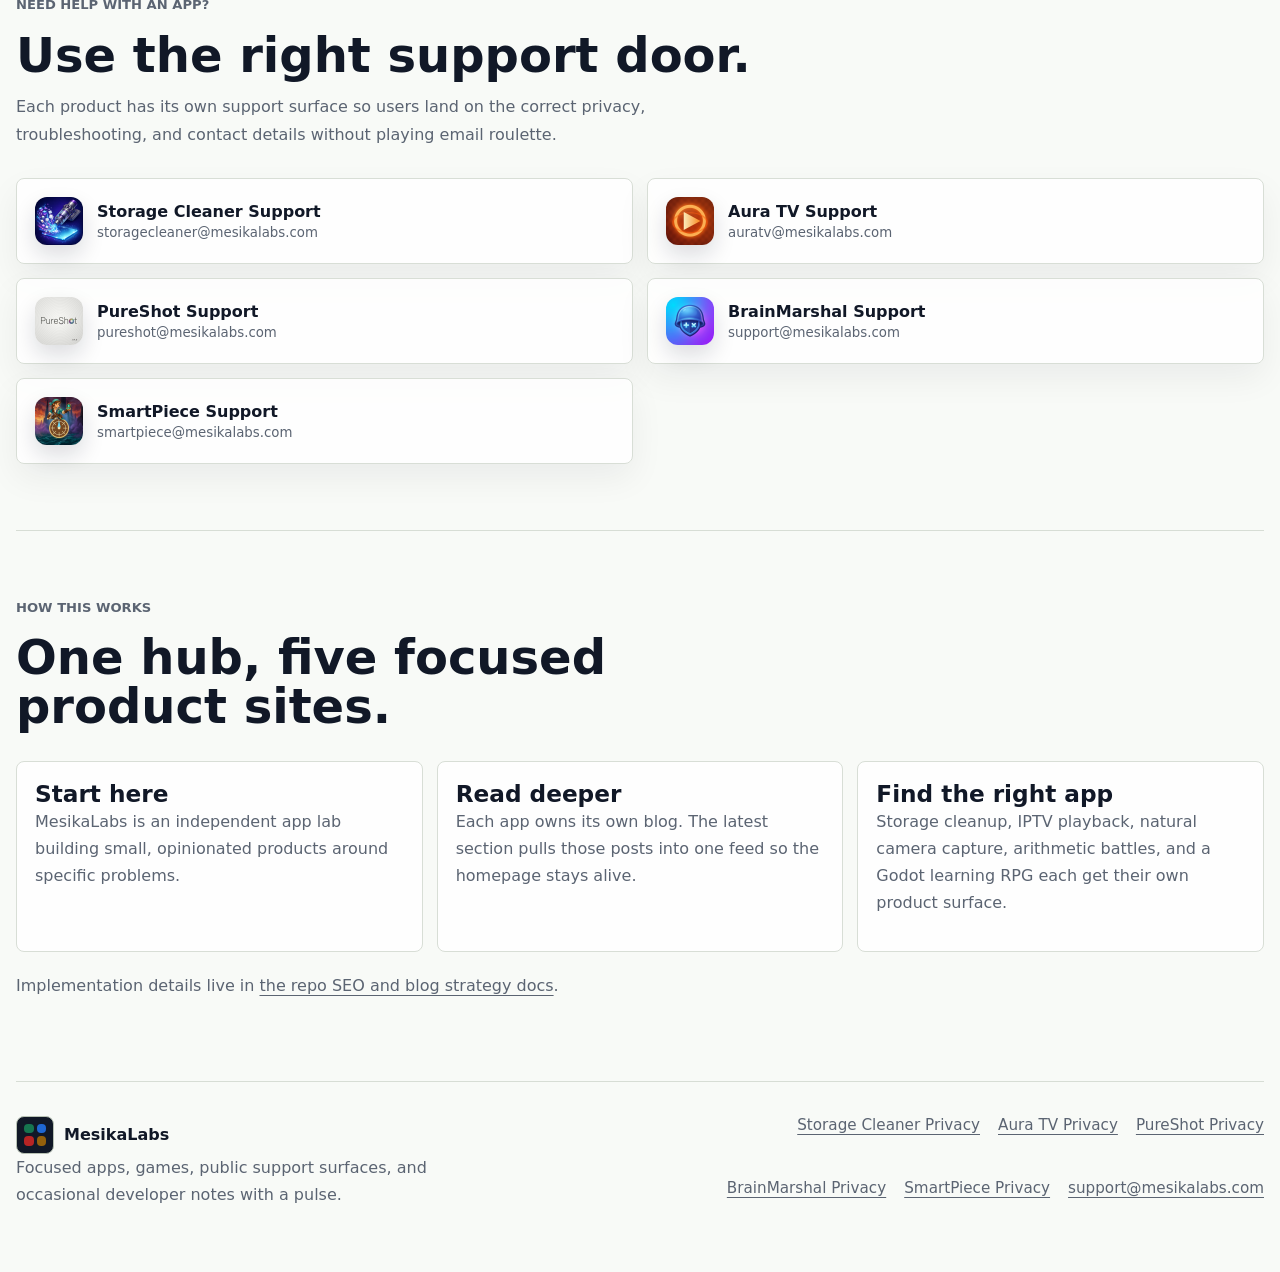
==== commit 4026fad6: "Update central hub branding and feed routing for BrainMarshal" ====
--- a/index.html
+++ b/index.html
@@ -4,10 +4,11 @@
   <meta charset="utf-8">
   <meta name="viewport" content="width=device-width, initial-scale=1">
   <title>MesikaLabs | Focused Apps and Games</title>
-  <meta name="description" content="MesikaLabs builds focused apps and games: Storage Cleaner, Aura TV, PureShot, MathWar, and SmartPiece.">
+  <meta name="description" content="MesikaLabs builds focused apps and games: Storage Cleaner, Aura TV, PureShot, BrainMarshal, and SmartPiece.">
   <meta name="theme-color" content="#f8faf7">
+  <meta name="facebook-domain-verification" content="ojaukg6lcsspaxchct8sgvpy7v1ojz">
   <meta property="og:title" content="MesikaLabs | Focused Apps and Games">
-  <meta property="og:description" content="The central hub for Storage Cleaner, Aura TV, PureShot, MathWar, SmartPiece, support links, and the newest app blog posts.">
+  <meta property="og:description" content="The central hub for Storage Cleaner, Aura TV, PureShot, BrainMarshal, SmartPiece, support links, and the newest app blog posts.">
   <meta property="og:type" content="website">
   <meta property="og:url" content="https://mesikalabs.com/">
   <meta property="og:image" content="https://mesikalabs.com/assets/apps/storage-cleaner-icon-192.png">
@@ -63,7 +64,7 @@
         "@type": "Offer",
         "itemOffered": {
           "@type": "SoftwareApplication",
-          "name": "MathWar",
+          "name": "BrainMarshal",
           "operatingSystem": "iOS",
           "applicationCategory": "EducationalApplication"
         }
@@ -116,7 +117,7 @@
           <li><a href="https://storagecleaner.mesikalabs.com/"><img src="/assets/apps/storage-cleaner-icon-192.png?v=20260531perf" width="44" height="44" alt=""><span>Storage Cleaner</span></a></li>
           <li><a href="https://auratv.mesikalabs.com/"><img src="/assets/apps/aura-tv-icon-192.png?v=20260531perf" width="44" height="44" alt=""><span>Aura TV</span></a></li>
           <li><a href="https://pureshot.mesikalabs.com/"><img src="/assets/apps/pureshot-icon-192.png?v=20260531perf" width="44" height="44" alt=""><span>PureShot</span></a></li>
-          <li><a href="https://mathwar.mesikalabs.com/"><img src="/assets/apps/mathwar-icon-192.png?v=20260628" width="44" height="44" alt=""><span>MathWar</span></a></li>
+          <li><a href="https://mathwar.mesikalabs.com/"><img src="/assets/apps/mathwar-icon-192.png?v=20260628" width="44" height="44" alt=""><span>BrainMarshal</span></a></li>
           <li><a href="https://smartpiece.mesikalabs.com/"><img src="/assets/apps/smartpiece-icon-192.png" width="44" height="44" alt=""><span>SmartPiece</span></a></li>
         </ul>
       </div>
@@ -192,8 +193,8 @@
           </article>
 
           <article class="app-card app-math">
-            <a class="app-card-top" href="https://mathwar.mesikalabs.com/" aria-label="Visit MathWar">
-              <img class="app-preview" src="/assets/apps/mathwar-roster-preview.jpg?v=20260628current2" width="900" height="900" alt="MathWar current hero roster preview" loading="lazy" decoding="async">
+            <a class="app-card-top" href="https://mathwar.mesikalabs.com/" aria-label="Visit BrainMarshal">
+              <img class="app-preview" src="/assets/apps/brainmarshal-hero-select.png?v=20260908" width="1179" height="2556" alt="BrainMarshal current 3D hero selection" loading="lazy" decoding="async">
             </a>
             <div class="app-card-body">
               <div class="app-meta">
@@ -202,9 +203,9 @@
               </div>
               <div class="app-heading">
                 <img class="app-card-icon" src="/assets/apps/mathwar-icon-192.png?v=20260628" width="72" height="72" alt="" loading="lazy" decoding="async">
-                <h3><a href="https://mathwar.mesikalabs.com/">MathWar</a></h3>
-              </div>
-              <p>A hero-led arithmetic runner for Apple devices where correct decisions grow the squad and shape each encounter.</p>
+                <h3><a href="https://mathwar.mesikalabs.com/">BrainMarshal</a></h3>
+              </div>
+              <p>Choose a hero, answer math challenges and build your squad through short battles. BrainMarshal is in development for iPhone and iPad.</p>
               <div class="app-links">
                 <a class="app-primary-link" href="https://mathwar.mesikalabs.com/">View product <span aria-hidden="true">&rarr;</span></a>
                 <a href="https://mathwar.mesikalabs.com/support/">Support</a>
@@ -250,7 +251,7 @@
         <button class="filter-chip" type="button" data-feed-filter="Storage Cleaner">Storage Cleaner</button>
         <button class="filter-chip" type="button" data-feed-filter="Aura TV">Aura TV</button>
         <button class="filter-chip" type="button" data-feed-filter="PureShot">PureShot</button>
-        <button class="filter-chip" type="button" data-feed-filter="MathWar">MathWar</button>
+        <button class="filter-chip" type="button" data-feed-filter="BrainMarshal">BrainMarshal</button>
       </div>
       <div class="feed-status" id="feed-status" role="status" aria-live="polite">Loading newest app posts...</div>
       <div class="post-grid" id="latest-posts" data-feed-target>
@@ -272,11 +273,11 @@
           <h3><a href="https://pureshot.mesikalabs.com/blog/no-filter-camera/">What If a Camera App Just Took the Picture?</a></h3>
           <p>No sparkle cannon. No plastic skin. Just the scene, the sensor, and fewer excuses.</p>
         </article>
-        <article class="post-card" data-app="MathWar">
-          <img class="post-thumb" src="/assets/apps/mathwar-roster-preview.jpg?v=20260628current2" width="900" height="900" alt="MathWar current hero roster thumbnail" loading="lazy" decoding="async">
-          <p class="post-meta">MathWar / May 31, 2026</p>
+        <article class="post-card" data-app="BrainMarshal">
+          <img class="post-thumb" src="/assets/apps/brainmarshal-hero-select.png?v=20260908" width="1179" height="2556" alt="BrainMarshal hero selection" loading="lazy" decoding="async">
+          <p class="post-meta">BrainMarshal / May 31, 2026</p>
           <h3><a href="https://mathwar.mesikalabs.com/blog/math-practice-with-battles/">Math Practice Needs Fewer Worksheets and More Battles</a></h3>
-          <p>A quick look at why MathWar turns arithmetic answers into movement, soldiers, and consequences.</p>
+          <p>A quick look at why BrainMarshal turns arithmetic answers into movement, soldiers, and consequences.</p>
         </article>
       </div>
     </section>
@@ -312,7 +313,7 @@
         <a class="support-card" href="https://mathwar.mesikalabs.com/support/">
           <img src="/assets/apps/mathwar-icon-192.png?v=20260628" width="48" height="48" loading="lazy" decoding="async" alt="">
           <span>
-            <strong>MathWar Support</strong>
+            <strong>BrainMarshal Support</strong>
             <small>support@mesikalabs.com</small>
           </span>
         </a>
@@ -361,7 +362,7 @@
       <a href="https://storagecleaner.mesikalabs.com/privacy/">Storage Cleaner Privacy</a>
       <a href="https://auratv.mesikalabs.com/privacy/">Aura TV Privacy</a>
       <a href="https://pureshot.mesikalabs.com/privacy/">PureShot Privacy</a>
-      <a href="https://mathwar.mesikalabs.com/privacy/">MathWar Privacy</a>
+      <a href="https://mathwar.mesikalabs.com/privacy/">BrainMarshal Privacy</a>
       <a href="https://smartpiece.mesikalabs.com/privacy/">SmartPiece Privacy</a>
       <a href="mailto:support@mesikalabs.com">support@mesikalabs.com</a>
     </div>
--- a/assets/site.css
+++ b/assets/site.css
@@ -641,7 +641,7 @@
     #eef2ec;
 }
 
-.post-card[data-app="MathWar"] .post-thumb {
+.post-card[data-app="BrainMarshal"] .post-thumb {
   padding: 14px;
   background:
     radial-gradient(circle at 50% 26%, rgba(8, 183, 217, 0.16), transparent 38%),
@@ -922,3 +922,6 @@
     scroll-behavior: auto;
   }
 }
+
+/* Preserve the full portrait game UI inside the shared app media frame. */
+.app-math .app-preview { object-fit: contain; background: #0b1526; }
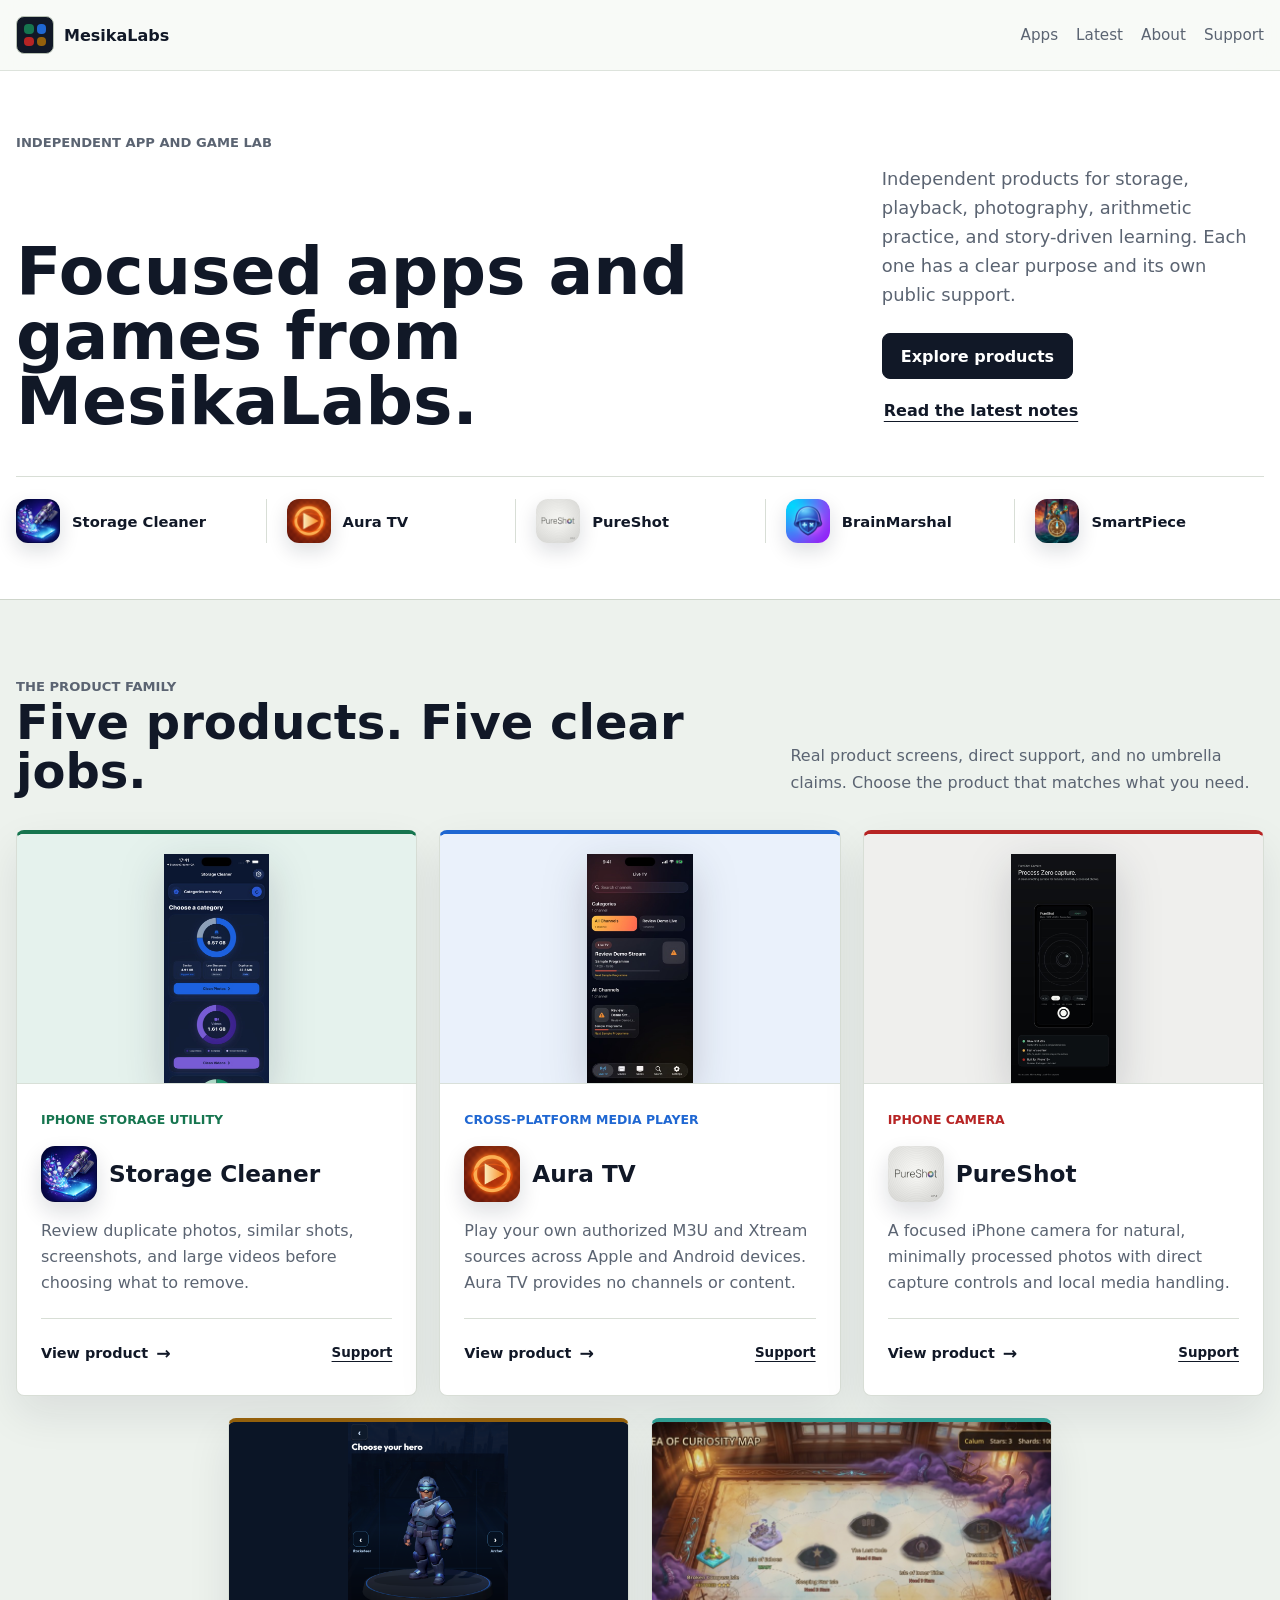
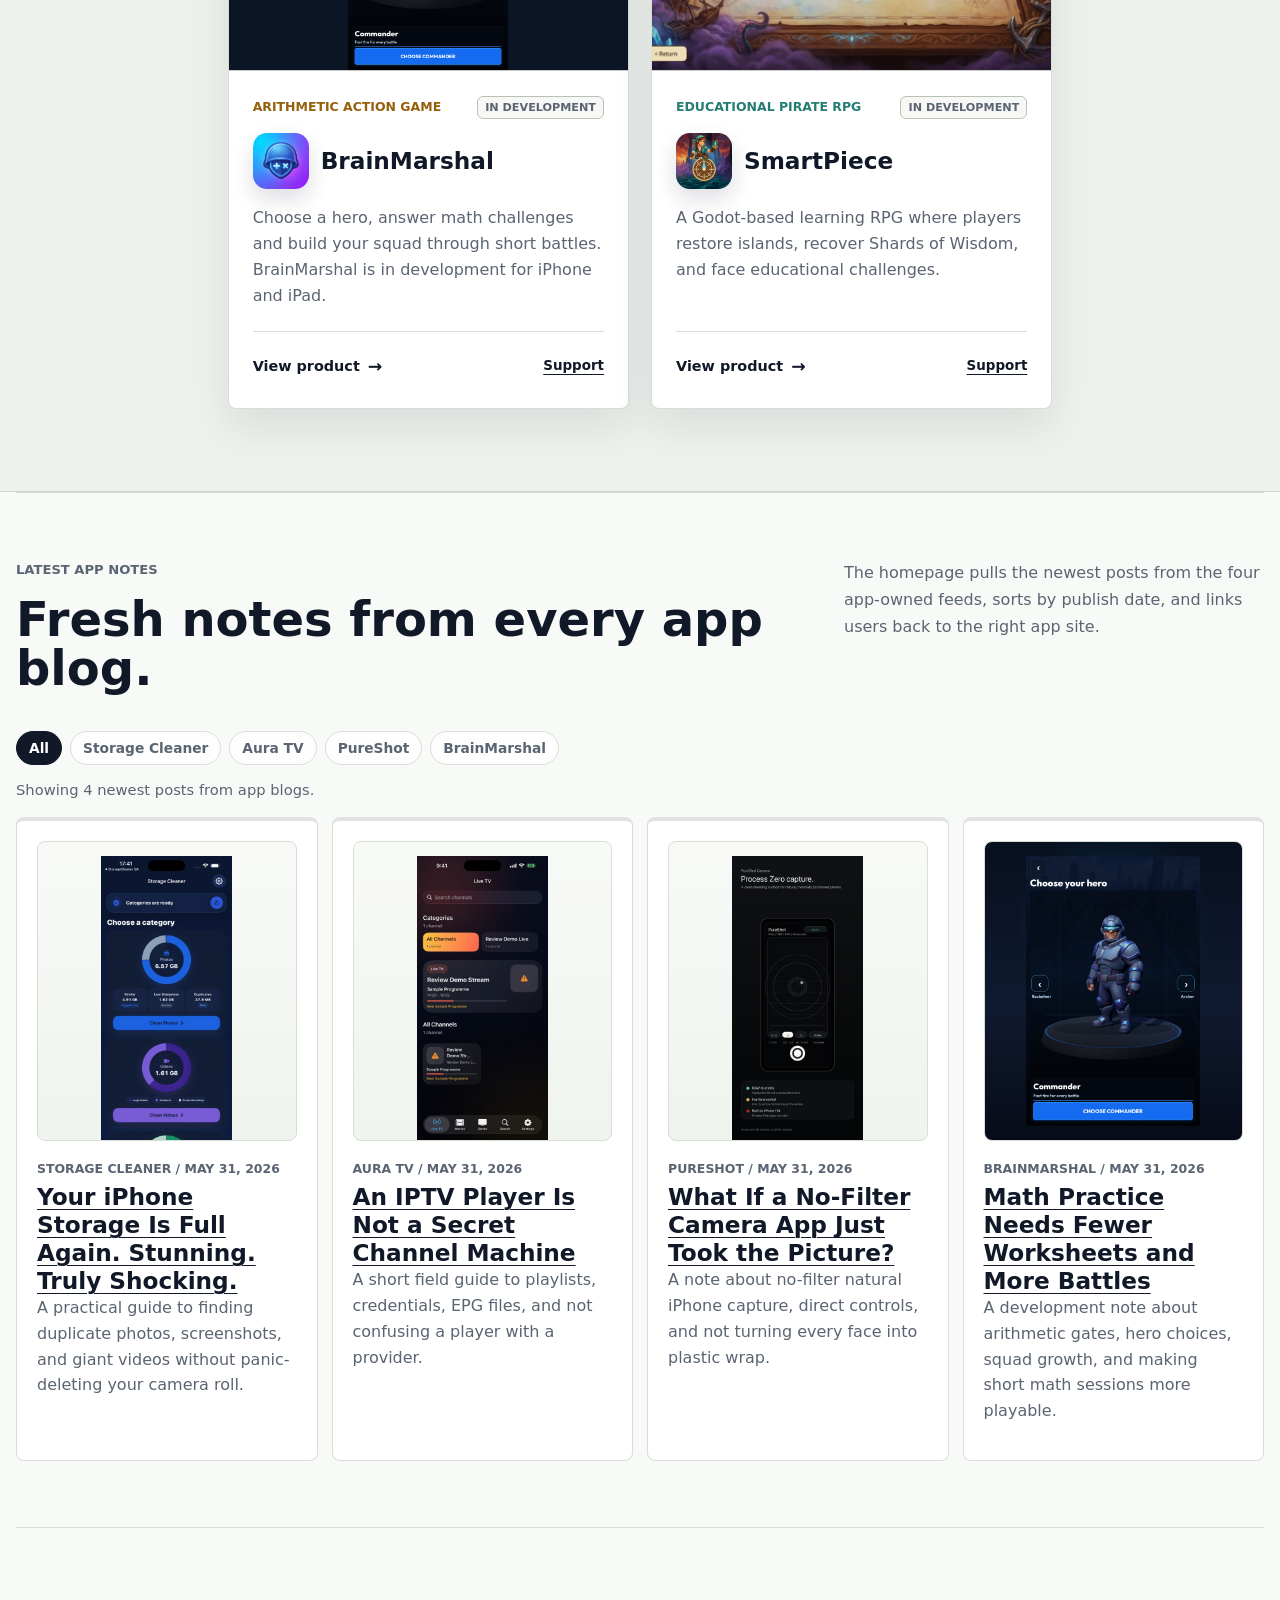
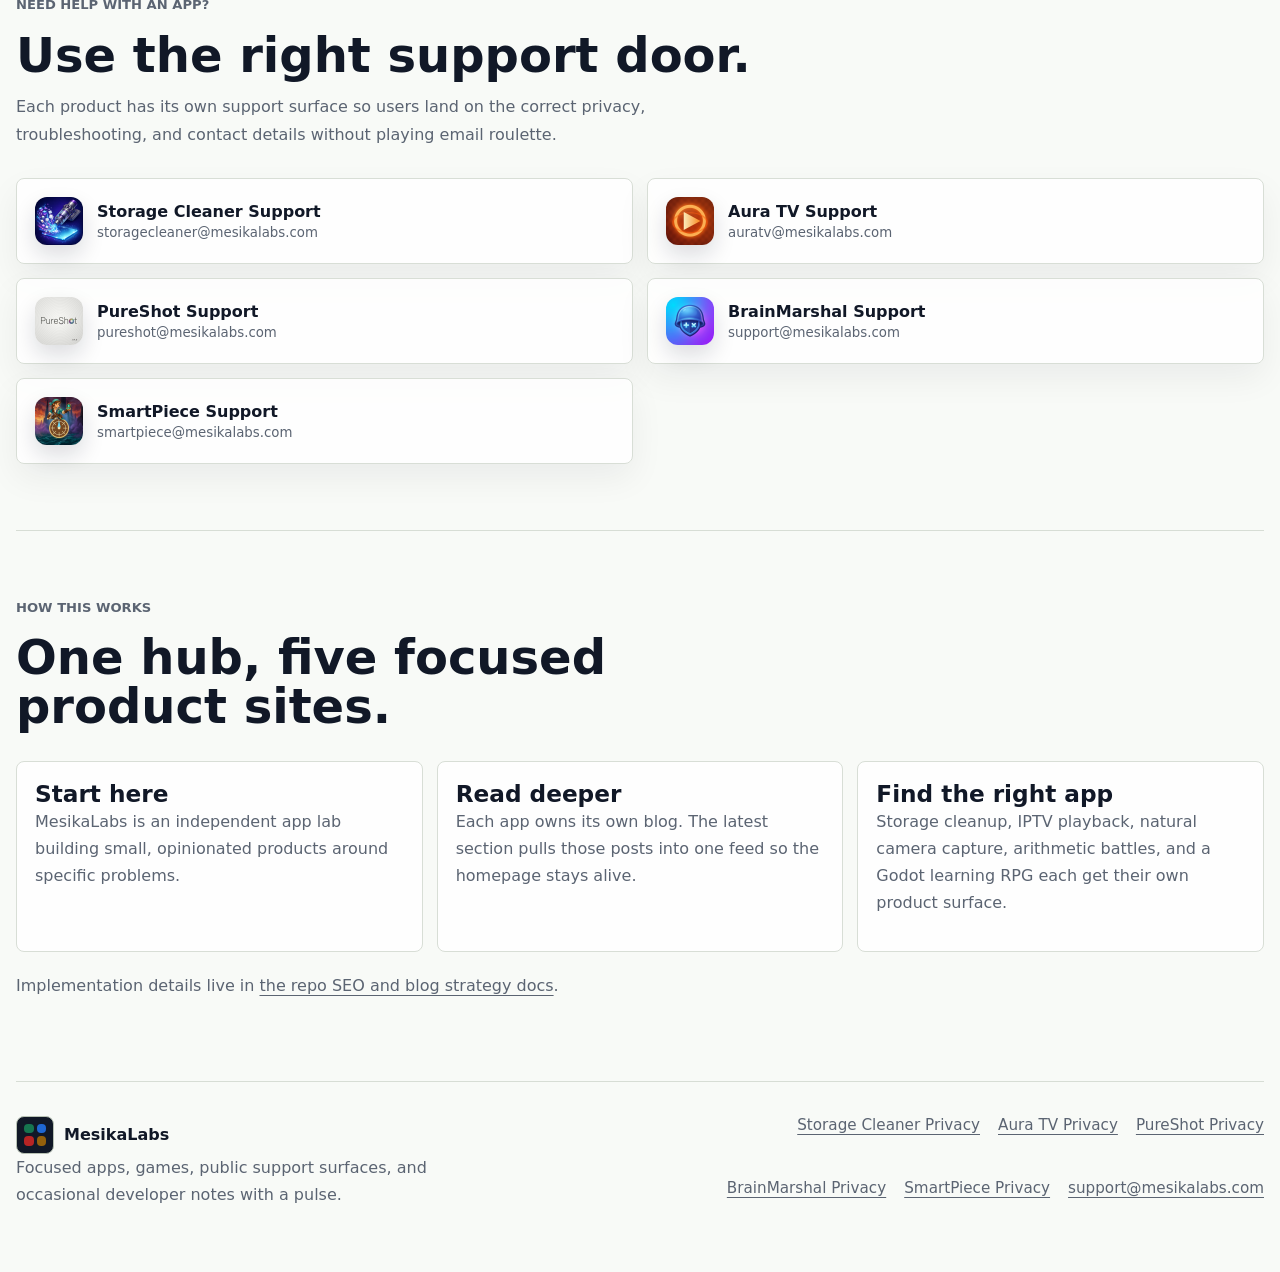
==== commit 5d7fe375: "Link BrainMarshal hub surfaces to the new domain" ====
--- a/index.html
+++ b/index.html
@@ -29,7 +29,7 @@
       "https://storagecleaner.mesikalabs.com/",
       "https://auratv.mesikalabs.com/",
       "https://pureshot.mesikalabs.com/",
-      "https://mathwar.mesikalabs.com/",
+      "https://brainmarshal.mesikalabs.com/",
       "https://smartpiece.mesikalabs.com/"
     ],
     "makesOffer": [
@@ -117,7 +117,7 @@
           <li><a href="https://storagecleaner.mesikalabs.com/"><img src="/assets/apps/storage-cleaner-icon-192.png?v=20260531perf" width="44" height="44" alt=""><span>Storage Cleaner</span></a></li>
           <li><a href="https://auratv.mesikalabs.com/"><img src="/assets/apps/aura-tv-icon-192.png?v=20260531perf" width="44" height="44" alt=""><span>Aura TV</span></a></li>
           <li><a href="https://pureshot.mesikalabs.com/"><img src="/assets/apps/pureshot-icon-192.png?v=20260531perf" width="44" height="44" alt=""><span>PureShot</span></a></li>
-          <li><a href="https://mathwar.mesikalabs.com/"><img src="/assets/apps/mathwar-icon-192.png?v=20260628" width="44" height="44" alt=""><span>BrainMarshal</span></a></li>
+          <li><a href="https://brainmarshal.mesikalabs.com/"><img src="/assets/apps/mathwar-icon-192.png?v=20260628" width="44" height="44" alt=""><span>BrainMarshal</span></a></li>
           <li><a href="https://smartpiece.mesikalabs.com/"><img src="/assets/apps/smartpiece-icon-192.png" width="44" height="44" alt=""><span>SmartPiece</span></a></li>
         </ul>
       </div>
@@ -193,7 +193,7 @@
           </article>
 
           <article class="app-card app-math">
-            <a class="app-card-top" href="https://mathwar.mesikalabs.com/" aria-label="Visit BrainMarshal">
+            <a class="app-card-top" href="https://brainmarshal.mesikalabs.com/" aria-label="Visit BrainMarshal">
               <img class="app-preview" src="/assets/apps/brainmarshal-hero-select.png?v=20260908" width="1179" height="2556" alt="BrainMarshal current 3D hero selection" loading="lazy" decoding="async">
             </a>
             <div class="app-card-body">
@@ -203,12 +203,12 @@
               </div>
               <div class="app-heading">
                 <img class="app-card-icon" src="/assets/apps/mathwar-icon-192.png?v=20260628" width="72" height="72" alt="" loading="lazy" decoding="async">
-                <h3><a href="https://mathwar.mesikalabs.com/">BrainMarshal</a></h3>
+                <h3><a href="https://brainmarshal.mesikalabs.com/">BrainMarshal</a></h3>
               </div>
               <p>Choose a hero, answer math challenges and build your squad through short battles. BrainMarshal is in development for iPhone and iPad.</p>
               <div class="app-links">
-                <a class="app-primary-link" href="https://mathwar.mesikalabs.com/">View product <span aria-hidden="true">&rarr;</span></a>
-                <a href="https://mathwar.mesikalabs.com/support/">Support</a>
+                <a class="app-primary-link" href="https://brainmarshal.mesikalabs.com/">View product <span aria-hidden="true">&rarr;</span></a>
+                <a href="https://brainmarshal.mesikalabs.com/support/">Support</a>
               </div>
             </div>
           </article>
@@ -276,7 +276,7 @@
         <article class="post-card" data-app="BrainMarshal">
           <img class="post-thumb" src="/assets/apps/brainmarshal-hero-select.png?v=20260908" width="1179" height="2556" alt="BrainMarshal hero selection" loading="lazy" decoding="async">
           <p class="post-meta">BrainMarshal / May 31, 2026</p>
-          <h3><a href="https://mathwar.mesikalabs.com/blog/math-practice-with-battles/">Math Practice Needs Fewer Worksheets and More Battles</a></h3>
+          <h3><a href="https://brainmarshal.mesikalabs.com/blog/math-practice-with-battles/">Math Practice Needs Fewer Worksheets and More Battles</a></h3>
           <p>A quick look at why BrainMarshal turns arithmetic answers into movement, soldiers, and consequences.</p>
         </article>
       </div>
@@ -310,7 +310,7 @@
             <small>pureshot@mesikalabs.com</small>
           </span>
         </a>
-        <a class="support-card" href="https://mathwar.mesikalabs.com/support/">
+        <a class="support-card" href="https://brainmarshal.mesikalabs.com/support/">
           <img src="/assets/apps/mathwar-icon-192.png?v=20260628" width="48" height="48" loading="lazy" decoding="async" alt="">
           <span>
             <strong>BrainMarshal Support</strong>
@@ -362,7 +362,7 @@
       <a href="https://storagecleaner.mesikalabs.com/privacy/">Storage Cleaner Privacy</a>
       <a href="https://auratv.mesikalabs.com/privacy/">Aura TV Privacy</a>
       <a href="https://pureshot.mesikalabs.com/privacy/">PureShot Privacy</a>
-      <a href="https://mathwar.mesikalabs.com/privacy/">BrainMarshal Privacy</a>
+      <a href="https://brainmarshal.mesikalabs.com/privacy/">BrainMarshal Privacy</a>
       <a href="https://smartpiece.mesikalabs.com/privacy/">SmartPiece Privacy</a>
       <a href="mailto:support@mesikalabs.com">support@mesikalabs.com</a>
     </div>
